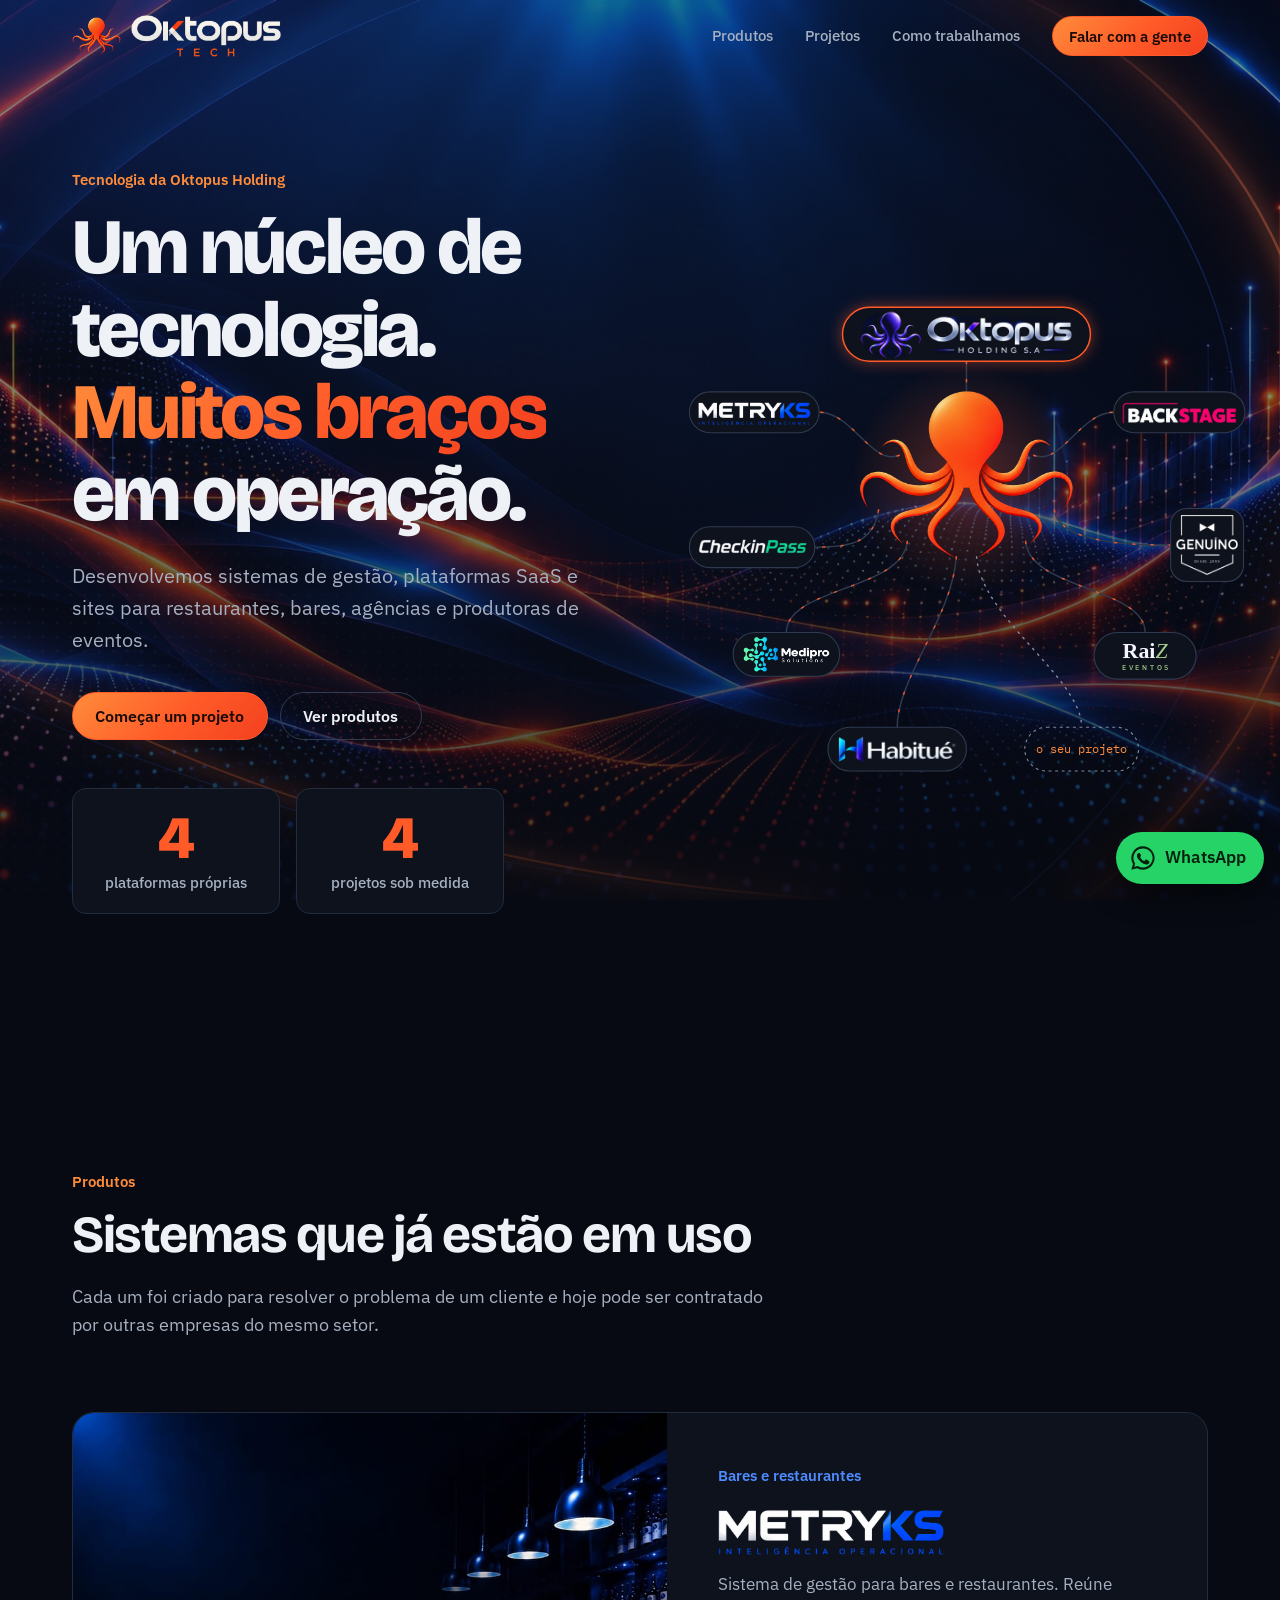
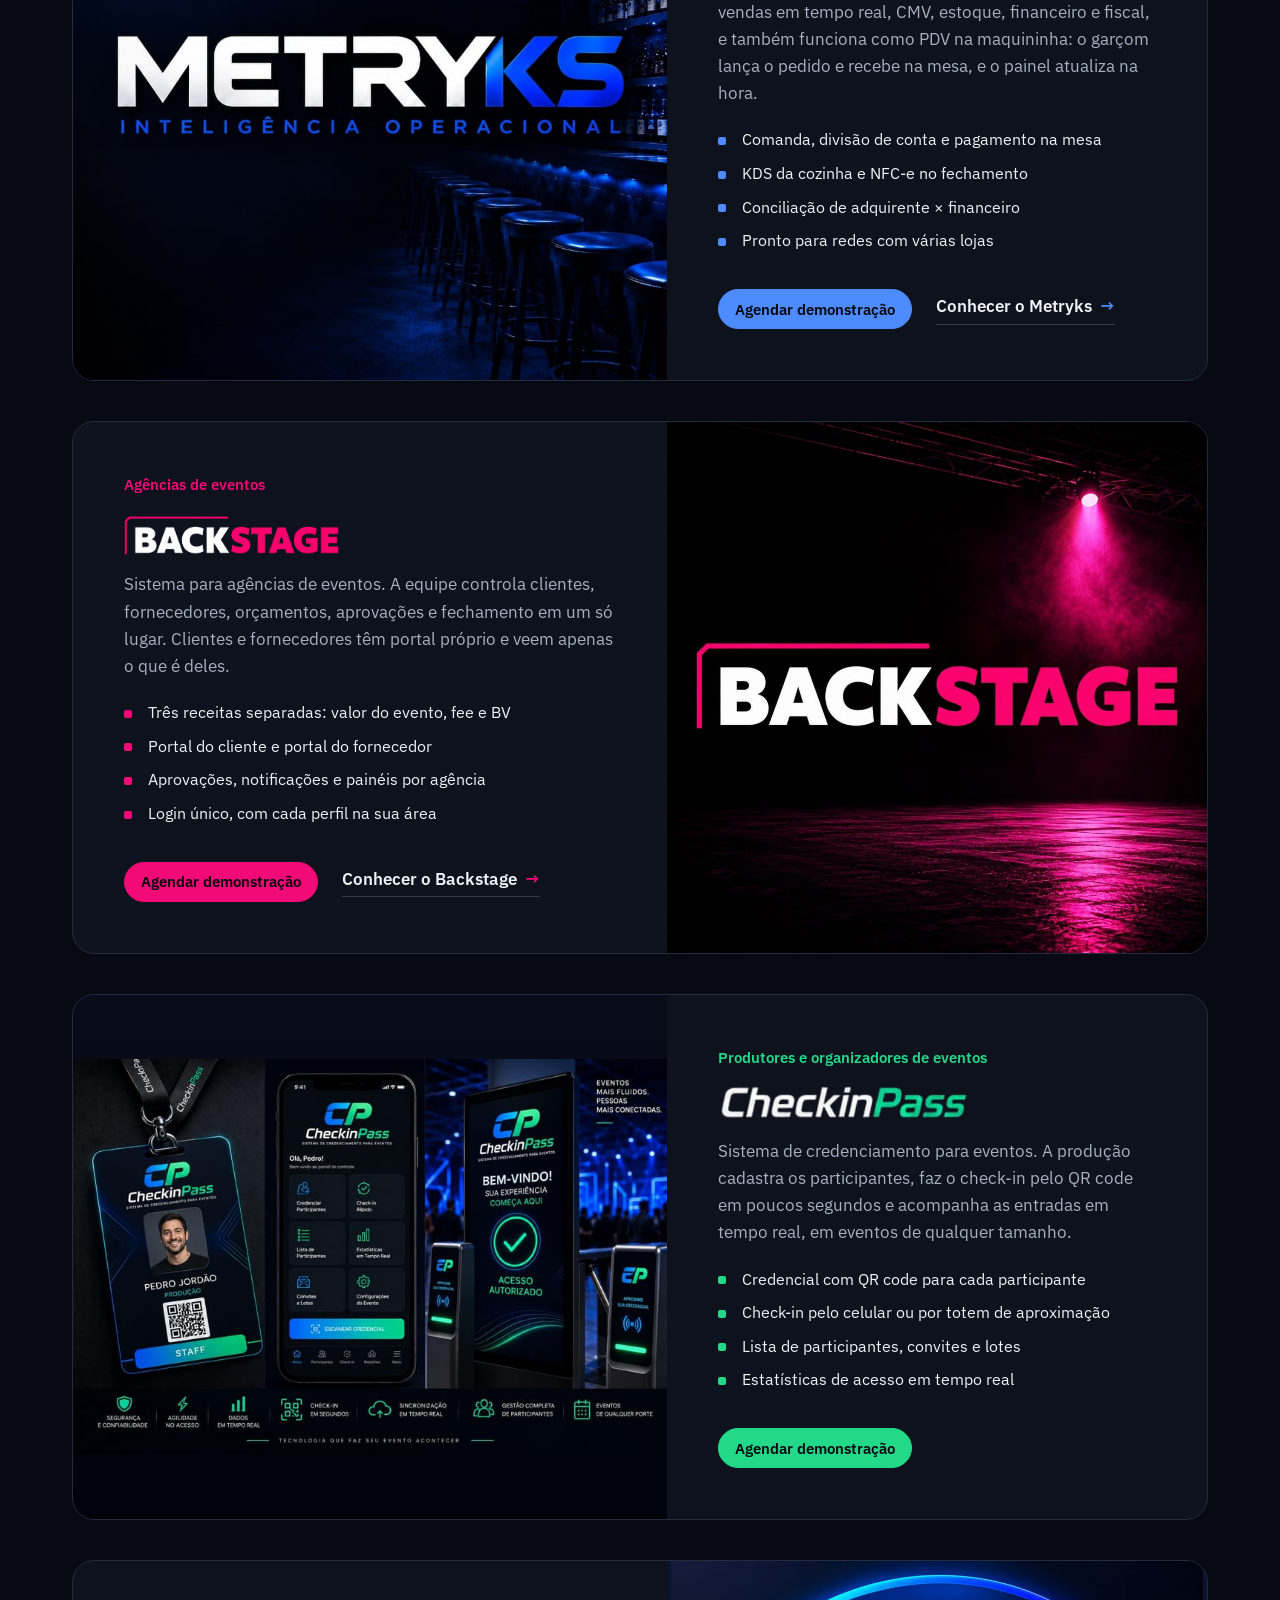
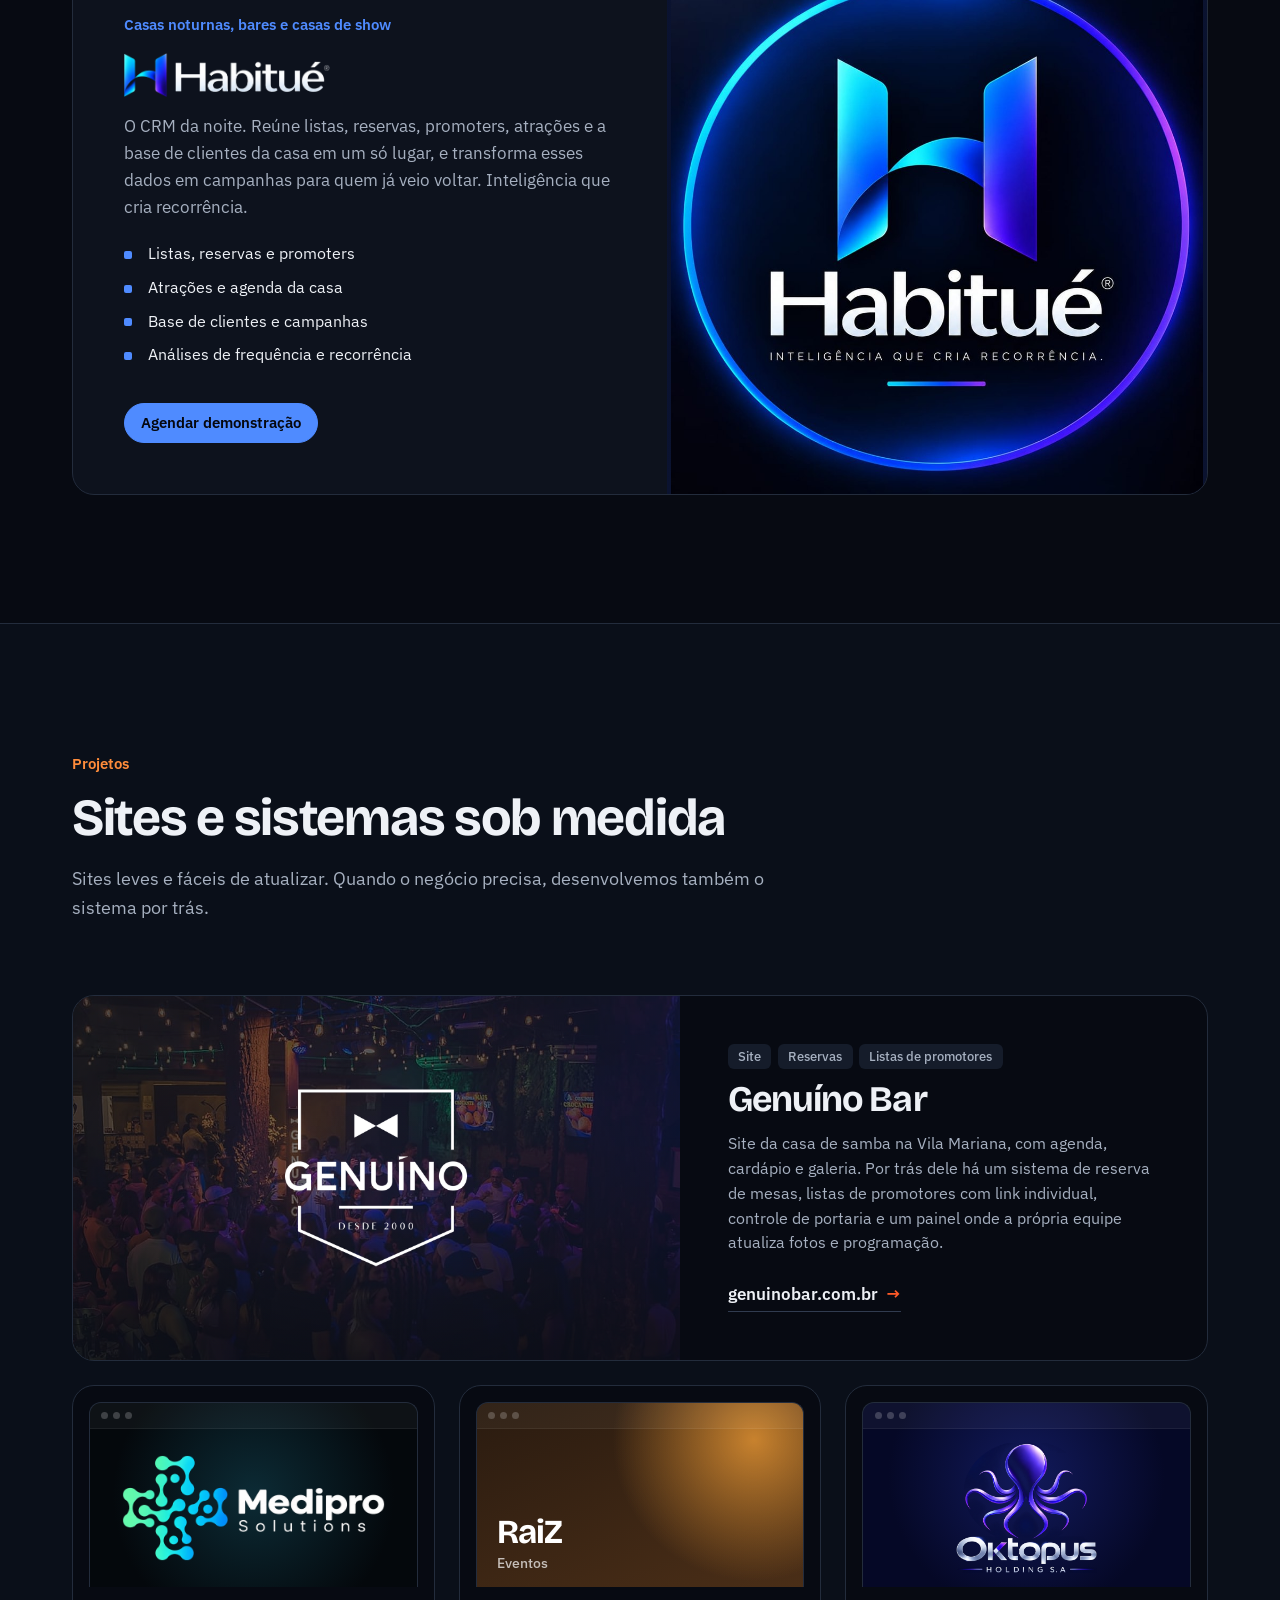
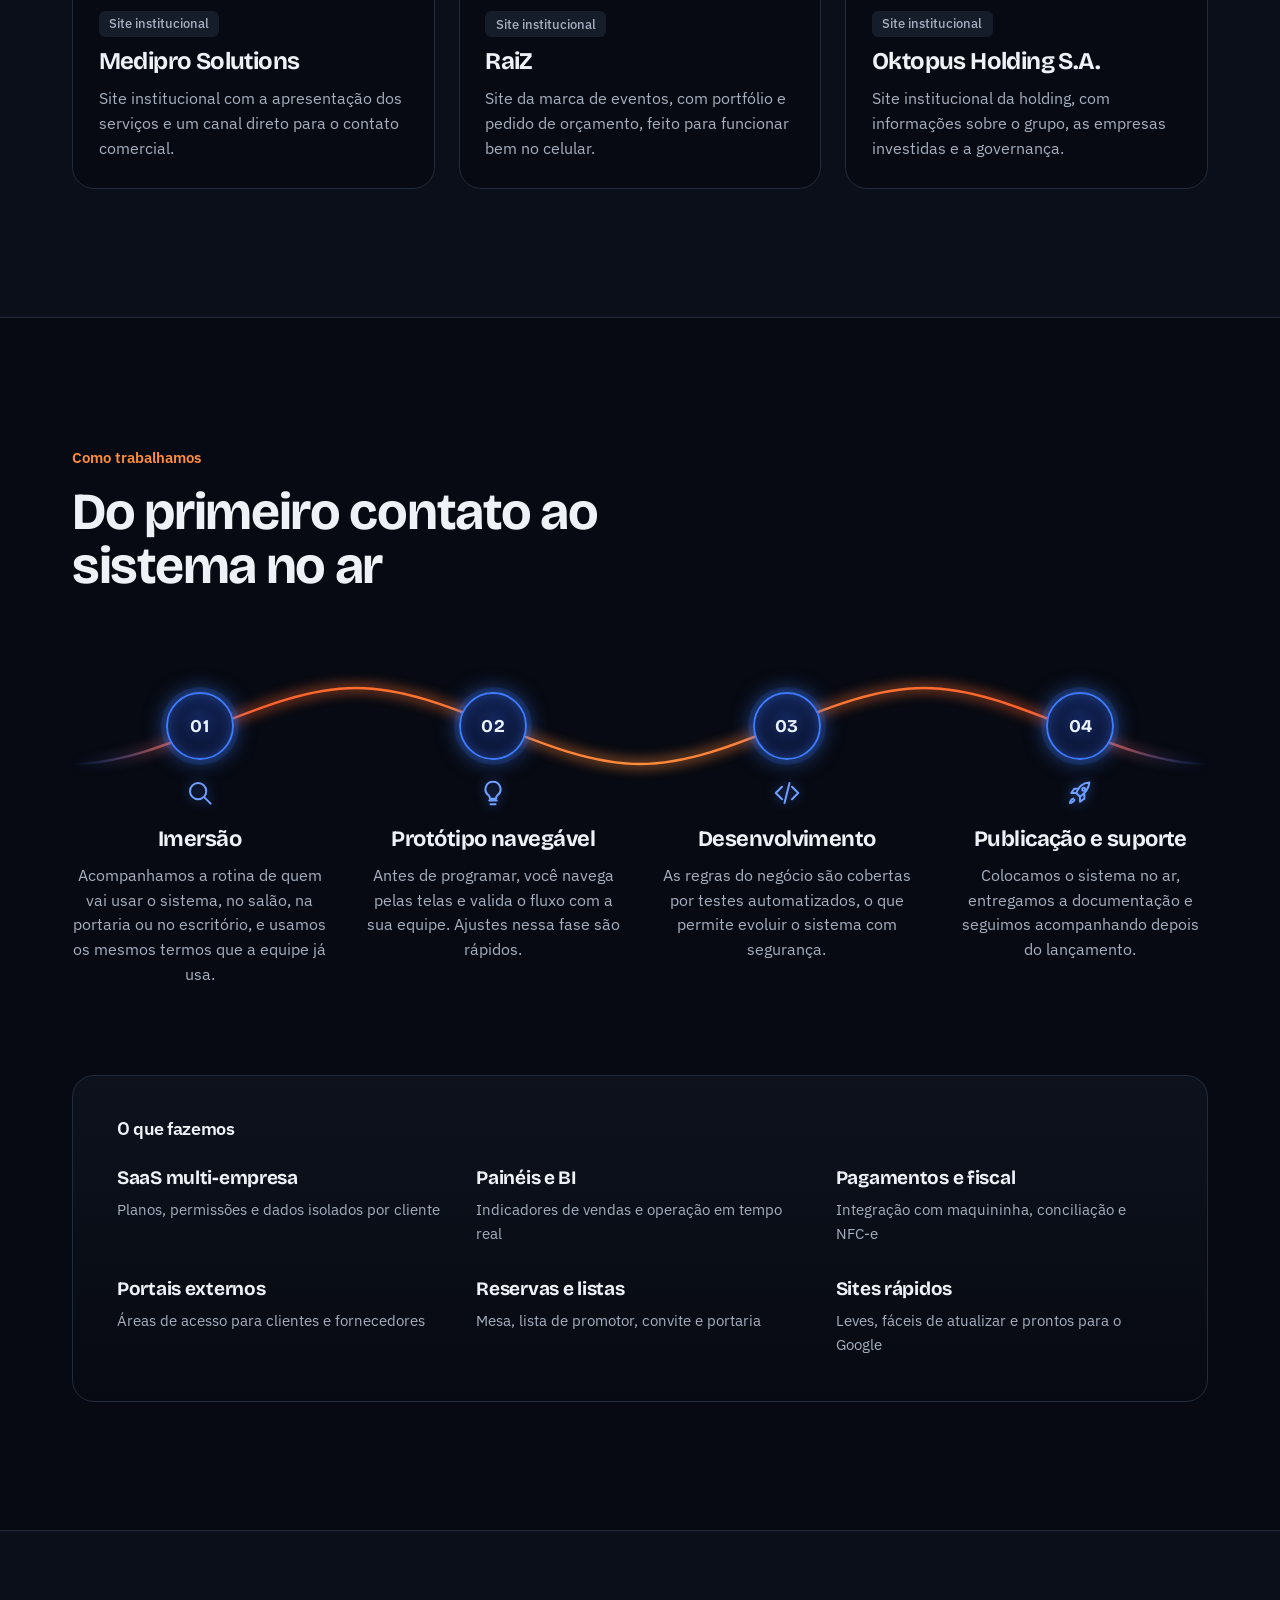
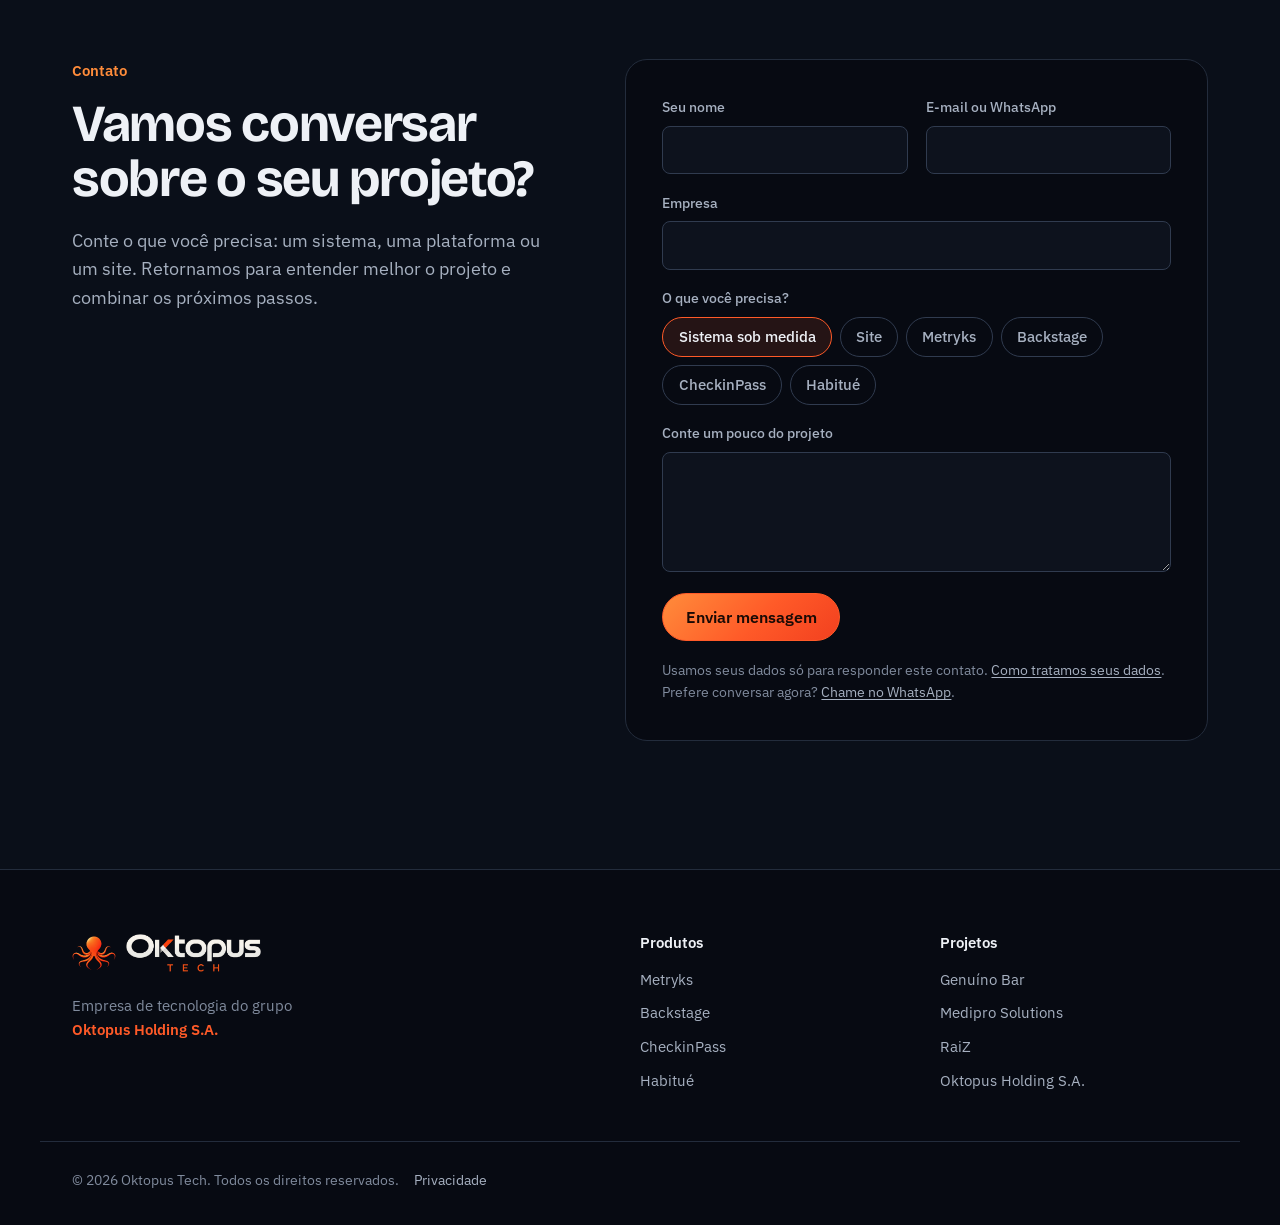
==== index.html @ ba40f014 "Produtos: arte oficial no cartão do Backstage e novo cartão do Habitué Co-Authored-By: Claude Opus 5" ====
<!doctype html>
<html lang="pt-BR">
<head>
  <meta charset="utf-8">
  <meta name="viewport" content="width=device-width, initial-scale=1, viewport-fit=cover">
  <title>Oktopus Tech | Sistemas de gestão, plataformas SaaS e sites</title>
  <meta name="description" content="A Oktopus Tech desenvolve plataformas SaaS, sistemas de gestão e sites: Metryks, Backstage, CheckinPass, Habitué, Genuíno, Medipro Solutions, RaiZ e Oktopus Holding S.A.">
  <meta name="theme-color" content="#070A12">
  <link rel="icon" href="assets/img/marca-32.png?v=7" sizes="32x32" type="image/png">
  <link rel="icon" href="assets/img/marca-192.png?v=7" sizes="192x192" type="image/png">
  <link rel="apple-touch-icon" href="assets/img/marca-180.png?v=6">

  <link rel="canonical" href="https://oktopus-tech.netlify.app/">

  <meta property="og:type" content="website">
  <meta property="og:url" content="https://oktopus-tech.netlify.app/">
  <meta property="og:site_name" content="Oktopus Tech">
  <meta property="og:image" content="https://oktopus-tech.netlify.app/assets/img/og-oktopus.jpg?v=6">
  <meta property="og:image:width" content="1200">
  <meta property="og:image:height" content="630">
  <meta property="og:image:alt" content="Oktopus Tech: um núcleo de tecnologia, muitos braços em operação.">
  <meta name="twitter:card" content="summary_large_image">
  <meta property="og:locale" content="pt_BR">
  <meta property="og:title" content="Oktopus Tech">
  <meta property="og:description" content="Sistemas de gestão, plataformas SaaS e sites para restaurantes, bares, agências e produtoras de eventos.">

  <link rel="preconnect" href="https://fonts.googleapis.com">
  <link rel="preconnect" href="https://fonts.gstatic.com" crossorigin>
  <link href="https://fonts.googleapis.com/css2?family=Bricolage+Grotesque:opsz,wght@12..96,500;12..96,700;12..96,800&family=IBM+Plex+Mono:wght@400;500&family=IBM+Plex+Sans:wght@400;500;600&display=swap" rel="stylesheet">
  <link rel="stylesheet" href="assets/css/style.css">

  <script type="application/ld+json">
  {
    "@context": "https://schema.org",
    "@type": "Organization",
    "name": "Oktopus Tech",
    "description": "Empresa de tecnologia responsável pelos sistemas Metryks, Backstage e CheckinPass.",
    "parentOrganization": { "@type": "Organization", "name": "Oktopus Holding S.A." }
  }
  </script>
</head>
<body>
  <a class="pular" href="#conteudo">Pular para o conteúdo</a>

  <header class="topo" data-topo>
    <div class="wrap topo__linha">
      <a class="logo" href="#inicio" aria-label="Oktopus Tech, início">
        <img class="logo__simbolo" src="assets/img/polvo.png?v=6" width="700" height="539" alt="">
        <img class="logo__letreiro" src="assets/img/logo-letreiro.png?v=6" width="985" height="276" alt="">
      </a>

      <nav class="menu" id="menu" aria-label="Principal">
        <a href="#produtos">Produtos</a>
        <a href="#projetos">Projetos</a>
        <a href="#como-trabalhamos">Como trabalhamos</a>
        <a class="btn btn--pequeno" href="#contato">Falar com a gente</a>
      </nav>

      <button class="menu-botao" type="button" aria-controls="menu" aria-expanded="false" data-menu-botao>
        <span class="sr">Abrir menu</span>
        <i></i><i></i>
      </button>
    </div>
  </header>

  <main id="conteudo">

    <!-- ============================================================ HERO -->
    <section class="hero" id="inicio">
      <div class="wrap hero__grade">
        <div class="hero__texto">
          <p class="rotulo">Tecnologia da Oktopus Holding</p>
          <h1>Um núcleo de tecnologia. <em>Muitos braços</em> em operação.</h1>
          <p class="hero__lead">
            Desenvolvemos sistemas de gestão, plataformas SaaS e sites para restaurantes,
            bares, agências e produtoras de eventos.
          </p>
          <div class="hero__acoes">
            <a class="btn" href="#contato">Começar um projeto</a>
            <a class="btn btn--fantasma" href="#produtos">Ver produtos</a>
          </div>

          <dl class="numeros">
            <div><dt>4</dt><dd>plataformas próprias</dd></div>
            <div><dt>4</dt><dd>projetos sob medida</dd></div>
          </dl>
        </div>

        <!-- O diagrama: a Oktopus Holding no alto, como a cabeça do grupo; abaixo dela o polvo,
             e da ponta de cada tentáculo sai a linha de um projeto. O oitavo braço
             fica pontilhado — é o do próximo cliente. Cada rótulo é um link
             para o cartão do projeto. -->
        <figure class="polvo" aria-label="Diagrama: a Oktopus Holding no alto, a Oktopus Tech no centro, ligada aos seus sete projetos e a um oitavo, o seu.">
          <svg viewBox="-106 -136 772 650" role="img" aria-hidden="true" focusable="false">
            <defs>
              <radialGradient id="brilho" cx="50%" cy="50%" r="50%">
                <stop offset="0%" stop-color="#FF5A28" stop-opacity=".32"/>
                <stop offset="100%" stop-color="#FF5A28" stop-opacity="0"/>
              </radialGradient>
            </defs>

            <circle class="brilho" cx="280" cy="110" r="160" fill="url(#brilho)"/>

            <g class="bracos">
              <path data-braco="metryks" d="M187.8 76.9 C150 92 124 18 78 18"/>
              <path data-braco="backstage" d="M372.2 76.9 C410 92 436 18 482 18"/>
              <path data-braco="checkinpass" d="M159.5 151.8 C152 200 116 203 72 203"/>
              <path data-braco="genuino" d="M400.5 151.8 C408 200 516 200 560 200"/>
              <path data-braco="medipro" d="M198.9 195 C192.9 262 33 258 33 320"/>
              <path data-braco="raiz" d="M361.1 195 C367.1 262 525 258 525 320"/>
              <path data-braco="habitue" d="M266.1 216.1 C260.1 300 185 382 185 450"/>
              <path data-braco="holding" d="M280 -52 L280 -8"/>
              <path data-braco="voce" class="braco--voce" d="M293.9 216.1 C299.9 300 438 382 438 450"/>
            </g>

            <g class="nucleo">
              <!-- o polvo da logo oficial, fundo transparente -->
              <image href="assets/img/polvo.png?v=6" x="130" y="-14" width="300" height="231"/>
            </g>

            <!-- Cada nó mostra a logo da empresa, grande o bastante para ser lida; o retângulo encosta onde o braço termina.
                 A RaiZ segue a marca do site da holding (ainda provisória, em texto).
                 A holding fica no alto, ligada à cabeça do polvo: é ela que comanda o grupo. -->
            <g class="nos">
              <a href="#metryks" aria-label="Metryks"><g class="no" data-no="metryks"><rect x="-100" y="-10" width="178" height="56" rx="28"/><image href="assets/img/marcas/metryks-logo.png" x="-88" y="0.5" width="154" height="34.9"/></g></a>
              <a href="#backstage" aria-label="Backstage"><g class="no" data-no="backstage"><rect x="482" y="-10" width="180" height="56" rx="28"/><image href="assets/img/marcas/backstage-logo.png" x="494" y="2.8" width="156" height="30.4"/></g></a>
              <a href="#checkinpass" aria-label="CheckinPass"><g class="no" data-no="checkinpass"><rect x="-100" y="175" width="172" height="56" rx="28"/><image href="assets/img/marcas/checkinpass-logo.png" x="-89" y="192.2" width="150" height="21.6"/></g></a>
              <a href="#genuino" aria-label="Genuíno Bar"><g class="no" data-no="genuino"><rect x="560" y="150" width="100" height="100" rx="22"/><image href="assets/img/marcas/genuino-logo.png" x="568" y="159" width="84" height="81.9"/></g></a>
              <a href="#medipro" aria-label="Medipro Solutions"><g class="no" data-no="medipro"><rect x="-40" y="320" width="146" height="60" rx="30"/><image href="assets/img/marcas/medipro-logo.png" x="-26" y="326" width="118" height="48"/></g></a>
              <a href="#raiz" aria-label="RaiZ Eventos"><g class="no" data-no="raiz"><rect x="455" y="320" width="140" height="64" rx="32"/><text class="marca-raiz" x="525" y="355">Rai<tspan>Z</tspan></text><text class="marca-raiz__sub" x="527" y="372">eventos</text></g></a>
              <a href="#habitue" aria-label="Habitué"><g class="no" data-no="habitue"><rect x="90" y="450" width="190" height="60" rx="30"/><image href="assets/img/marcas/habitue-logo.png" x="105" y="463" width="160" height="34.2"/></g></a>
              <a href="#holding" aria-label="Oktopus Holding S.A., a cabeça do grupo"><g class="no no--cabeca" data-no="holding"><rect x="110" y="-126" width="340" height="74" rx="37"/><image href="assets/img/marcas/holding-logo-horizontal.png" x="135" y="-120" width="290" height="63.5"/></g></a>
              <a href="#contato"><g class="no no--voce" data-no="voce"><rect x="360" y="450" width="156" height="60" rx="30"/><text x="438" y="485">o seu projeto</text></g></a>
            </g>
          </svg>
        </figure>
      </div>
    </section>

    <!-- ======================================================== PRODUTOS -->
    <section class="secao" id="produtos">
      <div class="wrap">
        <header class="secao__cabeca">
          <p class="rotulo">Produtos</p>
          <h2>Sistemas que já estão em uso</h2>
          <p>Cada um foi criado para resolver o problema de um cliente e hoje pode ser contratado por outras empresas do mesmo setor.</p>
        </header>

        <div class="produtos">

          <!-- METRYKS -->
          <article class="produto produto--metryks" id="metryks">
            <!-- Metryks: logotipo oficial aplicado sobre foto de bar (arte da marca).
                 Arquivo original, só redimensionado; nada é redesenhado. -->
            <div class="produto__visual">
              <img class="foto-produto" src="assets/img/marcas/metryks-bar.jpg" alt="Logotipo Metryks, Inteligência Operacional, sobre o balcão de um bar" width="900" height="900" loading="lazy">
            </div>
            <div class="produto__texto">
              <p class="produto__setor">Bares e restaurantes</p>
              <h3 class="produto__logo produto__logo--metryks"><img src="assets/img/marcas/metryks-logo.png" alt="Metryks, Inteligência Operacional" width="640" height="145"></h3>
              <p>Sistema de gestão para bares e restaurantes. Reúne vendas em tempo real, CMV, estoque, financeiro e fiscal, e também funciona como PDV na maquininha: o garçom lança o pedido e recebe na mesa, e o painel atualiza na hora.</p>
              <ul class="lista">
                <li>Comanda, divisão de conta e pagamento na mesa</li>
                <li>KDS da cozinha e NFC-e no fechamento</li>
                <li>Conciliação de adquirente × financeiro</li>
                <li>Pronto para redes com várias lojas</li>
              </ul>
              <div class="produto__acoes">
                <a class="btn btn--pequeno" href="#contato" data-produto="Metryks">Agendar demonstração</a>
                <a class="link-seta" href="https://metrycs.com.br" target="_blank" rel="noopener">Conhecer o Metryks</a>
              </div>
            </div>
          </article>

          <!-- BACKSTAGE -->
          <article class="produto produto--backstage produto--invertido" id="backstage">
            <!-- Backstage: arte oficial, logotipo sob o refletor do palco. -->
            <div class="produto__visual">
              <img class="foto-produto" src="assets/img/marcas/backstage-palco.jpg" alt="Logotipo Backstage sob um refletor rosa num palco escuro" width="1000" height="1000" loading="lazy">
            </div>
            <div class="produto__texto">
              <p class="produto__setor">Agências de eventos</p>
              <h3 class="produto__logo"><img src="assets/img/marcas/backstage-logo.png" alt="Backstage" width="1122" height="219"></h3>
              <p>Sistema para agências de eventos. A equipe controla clientes, fornecedores, orçamentos, aprovações e fechamento em um só lugar. Clientes e fornecedores têm portal próprio e veem apenas o que é deles.</p>
              <ul class="lista">
                <li>Três receitas separadas: valor do evento, fee e BV</li>
                <li>Portal do cliente e portal do fornecedor</li>
                <li>Aprovações, notificações e painéis por agência</li>
                <li>Login único, com cada perfil na sua área</li>
              </ul>
              <div class="produto__acoes">
                <a class="btn btn--pequeno" href="#contato" data-produto="Backstage">Agendar demonstração</a>
                <a class="link-seta" href="https://portalbackstage.com.br" target="_blank" rel="noopener">Conhecer o Backstage</a>
              </div>
            </div>
          </article>

          <!-- CHECKINPASS -->
          <article class="produto produto--checkinpass" id="checkinpass">
            <div class="produto__visual">
              <img class="foto-produto" src="assets/img/projetos/checkinpass.jpg" srcset="assets/img/projetos/checkinpass-800.jpg 800w, assets/img/projetos/checkinpass.jpg 1536w" sizes="(max-width: 900px) 100vw, 620px" alt="CheckinPass em uso: crachá de credencial com QR code, aplicativo de check-in no celular e totens de acesso autorizando a entrada" width="1536" height="1024" loading="lazy">
            </div>
            <div class="produto__texto">
              <p class="produto__setor">Produtores e organizadores de eventos</p>
              <h3 class="produto__logo produto__logo--checkinpass"><img src="assets/img/marcas/checkinpass-logo.png" alt="CheckinPass" width="659" height="95"></h3>
              <p>Sistema de credenciamento para eventos. A produção cadastra os participantes, faz o check-in pelo QR code em poucos segundos e acompanha as entradas em tempo real, em eventos de qualquer tamanho.</p>
              <ul class="lista">
                <li>Credencial com QR code para cada participante</li>
                <li>Check-in pelo celular ou por totem de aproximação</li>
                <li>Lista de participantes, convites e lotes</li>
                <li>Estatísticas de acesso em tempo real</li>
              </ul>
              <div class="produto__acoes">
                <a class="btn btn--pequeno" href="#contato" data-produto="CheckinPass">Agendar demonstração</a>
              </div>
            </div>
          </article>

          <!-- HABITUÉ -->
          <article class="produto produto--habitue produto--invertido" id="habitue">
            <!-- Habitué: arte oficial, símbolo H e nome dentro do anel de luz. -->
            <div class="produto__visual">
              <img class="foto-produto" src="assets/img/marcas/habitue-arte.jpg" alt="Logotipo Habitué, Inteligência que cria recorrência" width="1000" height="1000" loading="lazy">
            </div>
            <div class="produto__texto">
              <p class="produto__setor">Casas noturnas, bares e casas de show</p>
              <h3 class="produto__logo produto__logo--habitue"><img src="assets/img/marcas/habitue-logo.png" alt="Habitué" width="935" height="200"></h3>
              <p>O CRM da noite. Reúne listas, reservas, promoters, atrações e a base de clientes da casa em um só lugar, e transforma esses dados em campanhas para quem já veio voltar. Inteligência que cria recorrência.</p>
              <ul class="lista">
                <li>Listas, reservas e promoters</li>
                <li>Atrações e agenda da casa</li>
                <li>Base de clientes e campanhas</li>
                <li>Análises de frequência e recorrência</li>
              </ul>
              <div class="produto__acoes">
                <a class="btn btn--pequeno" href="#contato" data-produto="Habitué">Agendar demonstração</a>
              </div>
            </div>
          </article>

        </div>
      </div>
    </section>

    <!-- ======================================================== PROJETOS -->
    <section class="secao secao--faixa" id="projetos">
      <div class="wrap">
        <header class="secao__cabeca">
          <p class="rotulo">Projetos</p>
          <h2>Sites e sistemas sob medida</h2>
          <p>Sites leves e fáceis de atualizar. Quando o negócio precisa, desenvolvemos também o sistema por trás.</p>
        </header>

        <div class="projetos">

          <article class="projeto projeto--destaque" id="genuino">
            <div class="projeto__foto">
              <img src="assets/img/projetos/genuino-salao.jpg" alt="Salão do Genuíno Bar lotado em noite de samba" loading="lazy" width="1200" height="581">
              <img class="projeto__logo" src="assets/img/marcas/genuino-logo.png" alt="Genuíno Bar, desde 2000" width="560" height="546" loading="lazy">
            </div>
            <div class="projeto__texto">
              <ul class="tags"><li>Site</li><li>Reservas</li><li>Listas de promotores</li></ul>
              <h3>Genuíno Bar</h3>
              <p>Site da casa de samba na Vila Mariana, com agenda, cardápio e galeria. Por trás dele há um sistema de reserva de mesas, listas de promotores com link individual, controle de portaria e um painel onde a própria equipe atualiza fotos e programação.</p>
              <a class="link-seta" href="https://www.genuinobar.com.br" target="_blank" rel="noopener">genuinobar.com.br</a>
            </div>
          </article>

          <article class="projeto" id="medipro">
            <div class="janela janela--medipro" aria-hidden="true">
              <div class="janela__barra"><span></span><span></span><span></span></div>
              <div class="janela__conteudo janela__conteudo--logo"><img src="assets/img/marcas/medipro-logo.png" alt="" width="1300" height="528" loading="lazy"></div>
            </div>
            <div class="projeto__texto">
              <ul class="tags"><li>Site institucional</li></ul>
              <h3>Medipro Solutions</h3>
              <p>Site institucional com a apresentação dos serviços e um canal direto para o contato comercial.</p>
            </div>
          </article>

          <article class="projeto" id="raiz">
            <div class="janela janela--raiz" aria-hidden="true">
              <div class="janela__barra"><span></span><span></span><span></span></div>
              <div class="janela__conteudo"><b>RaiZ</b><small>Eventos</small></div>
            </div>
            <div class="projeto__texto">
              <ul class="tags"><li>Site institucional</li></ul>
              <h3>RaiZ</h3>
              <p>Site da marca de eventos, com portfólio e pedido de orçamento, feito para funcionar bem no celular.</p>
            </div>
          </article>

          <article class="projeto" id="holding">
            <div class="janela janela--holding" aria-hidden="true">
              <div class="janela__barra"><span></span><span></span><span></span></div>
              <div class="janela__conteudo janela__conteudo--logo"><img src="assets/img/marcas/holding-logo.png" alt="" width="1014" height="928" loading="lazy"></div>
            </div>
            <div class="projeto__texto">
              <ul class="tags"><li>Site institucional</li></ul>
              <h3>Oktopus Holding S.A.</h3>
              <p>Site institucional da holding, com informações sobre o grupo, as empresas investidas e a governança.</p>
            </div>
          </article>

        </div>
      </div>
    </section>

    <!-- ================================================ COMO TRABALHAMOS -->
    <section class="secao" id="como-trabalhamos">
      <div class="wrap">
        <header class="secao__cabeca">
          <p class="rotulo">Como trabalhamos</p>
          <h2>Do primeiro contato ao sistema no ar</h2>
        </header>

        <!-- Linha do tempo: a onda brilhante passa pelo centro dos quatro marcos
             (colunas em 12,5%, 37,5%, 62,5% e 87,5% da largura). -->
        <div class="etapas-trilha">
          <svg class="etapas__onda" viewBox="0 0 1000 120" preserveAspectRatio="none" aria-hidden="true" focusable="false">
            <defs>
              <linearGradient id="onda-cor" x1="0" y1="0" x2="1" y2="0">
                <stop offset="0" stop-color="#2F6BFF" stop-opacity="0"/>
                <stop offset=".1" stop-color="#FF5A28"/>
                <stop offset=".5" stop-color="#FF8C3B"/>
                <stop offset=".9" stop-color="#FF5A28"/>
                <stop offset="1" stop-color="#2F6BFF" stop-opacity="0"/>
              </linearGradient>
            </defs>
            <path class="etapas__onda-brilho" d="M0 98C83 98 167 22 250 22S417 98 500 98 667 22 750 22 917 98 1000 98"/>
            <path class="etapas__onda-linha" d="M0 98C83 98 167 22 250 22S417 98 500 98 667 22 750 22 917 98 1000 98"/>
          </svg>

          <ol class="etapas">
            <li>
              <div class="etapa__marco">
                <span class="etapa__n">01</span>
                <svg class="etapa__icone" viewBox="0 0 24 24" aria-hidden="true" focusable="false"><circle cx="10.5" cy="10.5" r="6.5"/><path d="m15.5 15.5 5 5"/></svg>
              </div>
              <h3>Imersão</h3>
              <p>Acompanhamos a rotina de quem vai usar o sistema, no salão, na portaria ou no escritório, e usamos os mesmos termos que a equipe já usa.</p>
            </li>
            <li>
              <div class="etapa__marco">
                <span class="etapa__n">02</span>
                <svg class="etapa__icone" viewBox="0 0 24 24" aria-hidden="true" focusable="false"><path d="M9 18h6M10 21h4M12 3a6 6 0 0 0-3.6 10.8c.7.6 1.1 1.3 1.1 2.2v.5h5V16c0-.9.4-1.6 1.1-2.2A6 6 0 0 0 12 3Z"/></svg>
              </div>
              <h3>Protótipo navegável</h3>
              <p>Antes de programar, você navega pelas telas e valida o fluxo com a sua equipe. Ajustes nessa fase são rápidos.</p>
            </li>
            <li>
              <div class="etapa__marco">
                <span class="etapa__n">03</span>
                <svg class="etapa__icone" viewBox="0 0 24 24" aria-hidden="true" focusable="false"><path d="m8 7-5 5 5 5M16 7l5 5-5 5M14 4l-4 16"/></svg>
              </div>
              <h3>Desenvolvimento</h3>
              <p>As regras do negócio são cobertas por testes automatizados, o que permite evoluir o sistema com segurança.</p>
            </li>
            <li>
              <div class="etapa__marco">
                <span class="etapa__n">04</span>
                <svg class="etapa__icone" viewBox="0 0 24 24" aria-hidden="true" focusable="false"><path d="M12 15l-3-3c1.5-4.5 5-8 10.5-8.5C19 9 15.5 12.5 12 15ZM9 12H5l2.5-3.5H11M12 15v4l3.5-2.5V13M6.5 16.5C5 17 4 19 4 20c1 0 3-1 3.5-2.5"/><circle cx="15" cy="9" r="1.2"/></svg>
              </div>
              <h3>Publicação e suporte</h3>
              <p>Colocamos o sistema no ar, entregamos a documentação e seguimos acompanhando depois do lançamento.</p>
            </li>
          </ol>
        </div>

        <div class="capacidades">
          <h3 class="rotulo">O que fazemos</h3>
          <ul>
            <li><b>SaaS multi-empresa</b><span>Planos, permissões e dados isolados por cliente</span></li>
            <li><b>Painéis e BI</b><span>Indicadores de vendas e operação em tempo real</span></li>
            <li><b>Pagamentos e fiscal</b><span>Integração com maquininha, conciliação e NFC-e</span></li>
            <li><b>Portais externos</b><span>Áreas de acesso para clientes e fornecedores</span></li>
            <li><b>Reservas e listas</b><span>Mesa, lista de promotor, convite e portaria</span></li>
            <li><b>Sites rápidos</b><span>Leves, fáceis de atualizar e prontos para o Google</span></li>
          </ul>
        </div>
      </div>
    </section>

    <!-- ========================================================= CONTATO -->
    <section class="secao contato" id="contato">
      <div class="wrap contato__grade">
        <div class="contato__texto">
          <p class="rotulo">Contato</p>
          <h2>Vamos conversar sobre o seu projeto?</h2>
          <p>Conte o que você precisa: um sistema, uma plataforma ou um site. Retornamos para entender melhor o projeto e combinar os próximos passos.</p>
        </div>

        <form class="formulario" name="contato" method="POST" data-netlify="true" netlify-honeypot="empresa-site" data-formulario>
          <input type="hidden" name="form-name" value="contato">
          <p class="escondido"><label>Não preencha: <input name="empresa-site" tabindex="-1" autocomplete="off"></label></p>

          <div class="campo">
            <label for="f-nome">Seu nome</label>
            <input id="f-nome" name="nome" autocomplete="name" required>
          </div>
          <div class="campo">
            <label for="f-contato">E-mail ou WhatsApp</label>
            <input id="f-contato" name="contato" autocomplete="email" required>
          </div>
          <div class="campo campo--largo">
            <label for="f-empresa">Empresa</label>
            <input id="f-empresa" name="empresa" autocomplete="organization">
          </div>

          <fieldset class="campo campo--largo">
            <legend>O que você precisa?</legend>
            <div class="opcoes">
              <label><input type="radio" name="tipo" value="Sistema sob medida" checked><span>Sistema sob medida</span></label>
              <label><input type="radio" name="tipo" value="Site"><span>Site</span></label>
              <label><input type="radio" name="tipo" value="Metryks"><span>Metryks</span></label>
              <label><input type="radio" name="tipo" value="Backstage"><span>Backstage</span></label>
              <label><input type="radio" name="tipo" value="CheckinPass"><span>CheckinPass</span></label>
              <label><input type="radio" name="tipo" value="Habitué"><span>Habitué</span></label>
            </div>
          </fieldset>

          <div class="campo campo--largo">
            <label for="f-mensagem">Conte um pouco do projeto</label>
            <textarea id="f-mensagem" name="mensagem" rows="4" required></textarea>
          </div>

          <div class="formulario__rodape campo--largo">
            <button class="btn" type="submit">Enviar mensagem</button>
            <p class="formulario__aviso" role="status" aria-live="polite" data-aviso></p>
          </div>
          <p class="formulario__nota campo--largo">
            Usamos seus dados só para responder este contato. <a href="/privacidade">Como tratamos seus dados</a>.
            <span data-whatsapp hidden>Prefere conversar agora? <a href="#" data-whatsapp-link target="_blank" rel="noopener">Chame no WhatsApp</a>.</span>
          </p>
        </form>
      </div>
    </section>
  </main>

  <footer class="rodape">
    <div class="wrap rodape__grade">
      <div>
        <a class="logo" href="#inicio">
          <img class="logo__simbolo" src="assets/img/polvo.png?v=6" width="700" height="539" alt="">
          <img class="logo__letreiro" src="assets/img/logo-letreiro.png?v=6" width="985" height="276" alt="Oktopus Tech">
        </a>
        <p>Empresa de tecnologia do grupo <span class="destaque">Oktopus Holding S.A.</span></p>
      </div>
      <nav aria-label="Produtos">
        <h4>Produtos</h4>
        <a href="#metryks">Metryks</a>
        <a href="#backstage">Backstage</a>
        <a href="#checkinpass">CheckinPass</a>
        <a href="#habitue">Habitué</a>
      </nav>
      <nav aria-label="Projetos">
        <h4>Projetos</h4>
        <a href="#genuino">Genuíno Bar</a>
        <a href="#medipro">Medipro Solutions</a>
        <a href="#raiz">RaiZ</a>
        <a href="#holding">Oktopus Holding S.A.</a>
      </nav>
    </div>
    <div class="wrap rodape__base">
      <small>© <span data-ano>2026</span> Oktopus Tech. Todos os direitos reservados. <a href="/privacidade">Privacidade</a></small>
    </div>
  </footer>

  <a class="whats-flutuante" href="#" data-whatsapp data-whatsapp-link target="_blank" rel="noopener" aria-label="Conversar no WhatsApp" hidden>
    <svg viewBox="0 0 24 24" width="28" height="28" aria-hidden="true" focusable="false"><path fill="currentColor" d="M12 2a10 10 0 0 0-8.6 15.1L2 22l5-1.3A10 10 0 1 0 12 2Zm0 18.2a8.2 8.2 0 0 1-4.2-1.2l-.3-.2-3 .8.8-2.9-.2-.3A8.2 8.2 0 1 1 12 20.2Zm4.5-6.1c-.2-.1-1.5-.7-1.7-.8-.2-.1-.4-.1-.6.1l-.8 1c-.1.2-.3.2-.5.1a6.7 6.7 0 0 1-3.3-2.9c-.3-.4.3-.4.7-1.3.1-.2 0-.3 0-.4l-.8-1.8c-.2-.5-.4-.4-.6-.4h-.5a1 1 0 0 0-.7.3 3 3 0 0 0-.9 2.2 5.2 5.2 0 0 0 1.1 2.7 11.8 11.8 0 0 0 4.5 4c1.7.7 2.3.8 3.2.6.5-.1 1.5-.6 1.7-1.2.2-.6.2-1.1.2-1.2-.1-.1-.3-.2-.5-.3Z"/></svg>
    <span>WhatsApp</span>
  </a>

  <script src="assets/js/main.js" defer></script>
</body>
</html>
---- assets/css/style.css ----
/* ==========================================================================
   Oktopus Tech — folha de estilo única
   --------------------------------------------------------------------------
   Fundo tinta-de-polvo, um único acento coral, o mesmo do polvo. As cores de cada produto
   (azul Metryks, magenta Backstage...) só aparecem dentro do cartão dele:
   a Oktopus apresenta as marcas, não se mistura com elas.
   ========================================================================== */

:root {
  --ink-0: #070A12;      /* fundo */
  --ink-1: #0D121D;      /* superfície: cartão, faixa */
  --ink-2: #151C2A;      /* superfície elevada */
  --line:  #232C3C;
  --line-2:#303B4F;

  --txt:   #EEF1F6;
  --txt-2: #A6B0C0;
  --txt-3: #808B9D;      /* rótulo pequeno — 5,3:1 sobre --ink-0 */

  --coral:      #FF5A28;      /* laranja do corpo do polvo da logo */
  --coral-lit:  #FF8C3B;      /* luz no alto da cabeça */
  --coral-soft: rgba(255, 90, 40, .12);
  --coral-degrade: linear-gradient(135deg, #FF8C3B 0%, #FF5A28 55%, #F2401F 100%);

  /* marcas dos produtos — só dentro dos cartões */
  --metryks:      #004AFE;
  --metryks-lit:  #4D8BFF;
  --backstage:    #E51A6E;
  --backstage-deep:#3D0E3F;
  --checkinpass:  #22D98A;

  --f-display: "Bricolage Grotesque", "Segoe UI", system-ui, sans-serif;
  --f-text: "IBM Plex Sans", "Segoe UI", system-ui, -apple-system, sans-serif;
  --f-mono: "IBM Plex Mono", ui-monospace, "Cascadia Mono", Consolas, monospace;

  --wrap: 1200px;
  --gutter: clamp(1rem, 4vw, 2rem);
  --secao-y: clamp(4.5rem, 10vw, 8rem);
  --r-sm: 8px;
  --r: 14px;
  --r-lg: 22px;
  --ease: cubic-bezier(.22, .61, .36, 1);
}

*, *::before, *::after { box-sizing: border-box; }

html { scroll-behavior: smooth; scroll-padding-top: 84px; }
@media (prefers-reduced-motion: reduce) { html { scroll-behavior: auto; } }

body {
  margin: 0;
  background: var(--ink-0);
  color: var(--txt);
  font-family: var(--f-text);
  font-size: 1.0625rem;
  line-height: 1.6;
  -webkit-font-smoothing: antialiased;
  text-rendering: optimizeLegibility;
  overflow-x: hidden;
}

img { max-width: 100%; display: block; }
/* hidden precisa vencer qualquer display de classe (ex.: o botão de WhatsApp) */
[hidden] { display: none !important; }
a { color: var(--coral-lit); text-decoration: none; }
a:hover { color: var(--txt); }
:focus-visible { outline: 2px solid var(--coral); outline-offset: 3px; border-radius: 4px; }

h1, h2, h3 { font-family: var(--f-display); line-height: 1.05; letter-spacing: -.025em; margin: 0; font-weight: 700; }
h2 { font-size: clamp(2rem, 4.4vw, 3.25rem); }
h3 { font-size: 1.5rem; }
p { margin: 0; }

.wrap { width: 100%; max-width: var(--wrap); margin-inline: auto; padding-inline: var(--gutter); }
.sr, .escondido { position: absolute; width: 1px; height: 1px; overflow: hidden; clip: rect(0 0 0 0); white-space: nowrap; }

.pular { position: absolute; left: 1rem; top: -4rem; z-index: 100; background: var(--coral); color: var(--ink-0); padding: .6rem 1rem; border-radius: var(--r-sm); font-weight: 600; }
.pular:focus { top: 1rem; color: var(--ink-0); }

.rotulo {
  font-family: var(--f-text);
  font-size: .9375rem;
  font-weight: 600;
  color: var(--coral-lit);
  margin: 0 0 .9rem;
}

/* ---------------------------------------------------------------- botões */
.btn {
  display: inline-flex; align-items: center; justify-content: center; gap: .5rem;
  min-height: 48px; padding: 0 1.4rem;
  background: var(--coral-degrade); color: #1A0A05;
  border: 1px solid var(--coral); border-radius: 999px;
  font: 600 1rem/1 var(--f-text);
  cursor: pointer;
  transition: background .2s var(--ease), transform .2s var(--ease), box-shadow .2s var(--ease);
}
.btn:hover { background: linear-gradient(135deg, #FFA055 0%, #FF6A35 55%, #FF4A25 100%); color: #1A0A05; transform: translateY(-1px); box-shadow: 0 8px 28px rgba(255, 90, 40, .32); }
.btn--fantasma { background: transparent; color: var(--txt); border-color: var(--line-2); }
.btn--fantasma:hover { background: var(--ink-2); color: var(--txt); box-shadow: none; }
.btn--pequeno { min-height: 40px; padding: 0 1rem; font-size: .9375rem; }

.link-seta { display: inline-flex; align-items: center; gap: .5rem; font-weight: 600; color: var(--txt); border-bottom: 1px solid var(--line-2); padding-bottom: .2rem; transition: gap .2s var(--ease), border-color .2s; }
.link-seta::after { content: "→"; color: var(--coral); }
.link-seta:hover { gap: .8rem; border-color: var(--coral); color: var(--txt); }

/* ------------------------------------------------------------------ topo */
.topo {
  position: fixed; inset: 0 0 auto; z-index: 50;
  padding-top: env(safe-area-inset-top, 0px);
  transition: background .3s var(--ease), border-color .3s;
  border-bottom: 1px solid transparent;
}
.topo.rolou { background: rgba(7, 10, 18, .82); backdrop-filter: blur(14px); -webkit-backdrop-filter: blur(14px); border-color: var(--line); }
.topo__linha { display: flex; align-items: center; justify-content: space-between; height: 72px; }

.logo { display: inline-flex; align-items: center; gap: .6rem; color: var(--txt); font-family: var(--f-display); font-weight: 700; font-size: 1.25rem; letter-spacing: -.02em; }
/* símbolo: o polvo da logo, sem o quadrado escuro */
.logo img.logo__simbolo { width: auto; height: 38px; }
.rodape .logo img.logo__simbolo { height: 34px; }
/* letreiro "Oktopus TECH" recortado da logo oficial, fundo transparente */
.logo img.logo__letreiro { width: auto; height: 42px; }
.rodape .logo img.logo__letreiro { height: 38px; }
.logo:hover { color: var(--txt); }

.menu { display: flex; align-items: center; gap: 2rem; }
.menu a:not(.btn) { color: var(--txt-2); font-size: .9375rem; font-weight: 500; }
.menu a:not(.btn):hover { color: var(--txt); }

.menu-botao { display: none; }

@media (max-width: 820px) {
  .menu-botao {
    display: grid; place-content: center; gap: 6px;
    width: 44px; height: 44px; background: none; border: 1px solid var(--line-2); border-radius: 12px; cursor: pointer;
  }
  .menu-botao i { display: block; width: 18px; height: 2px; background: var(--txt); border-radius: 2px; transition: transform .25s var(--ease); }
  .menu-botao[aria-expanded="true"] i:first-of-type { transform: translateY(4px) rotate(45deg); }
  .menu-botao[aria-expanded="true"] i:last-of-type { transform: translateY(-4px) rotate(-45deg); }

  .menu {
    position: fixed; inset: calc(72px + env(safe-area-inset-top, 0px)) 0 auto;
    flex-direction: column; align-items: stretch; gap: 0;
    padding: .5rem var(--gutter) 1.5rem;
    background: rgba(7, 10, 18, .97); border-bottom: 1px solid var(--line);
    transform: translateY(-8px); opacity: 0; visibility: hidden;
    transition: opacity .2s, transform .2s var(--ease), visibility .2s;
  }
  .menu.aberto { transform: none; opacity: 1; visibility: visible; }
  .menu a:not(.btn) { padding: 1rem 0; border-bottom: 1px solid var(--line); font-size: 1.0625rem; }
  .menu .btn { margin-top: 1.25rem; min-height: 48px; }
  .topo:has(.menu.aberto) { background: rgba(7, 10, 18, .97); }
}

/* ------------------------------------------------------------------ hero */
.hero {
  position: relative;
  padding: calc(72px + env(safe-area-inset-top, 0px) + clamp(3rem, 8vw, 6rem)) 0 var(--secao-y);
  overflow: hidden;
}
.hero__grade { position: relative; display: grid; grid-template-columns: 1.05fr 1fr; gap: clamp(2rem, 5vw, 4rem); align-items: center; }

.hero h1 { font-size: clamp(2.6rem, 6.2vw, 4.9rem); font-weight: 800; letter-spacing: -.035em; }
.hero h1 em { font-style: normal; color: var(--coral); background: var(--coral-degrade); -webkit-background-clip: text; background-clip: text; -webkit-text-fill-color: transparent; }
.hero__lead { margin-top: 1.5rem; max-width: 34rem; font-size: clamp(1.0625rem, 1.6vw, 1.25rem); color: var(--txt-2); }
.hero__acoes { display: flex; flex-wrap: wrap; gap: .75rem; margin-top: 2.25rem; }

.numeros { display: grid; grid-template-columns: repeat(2, minmax(0, 13rem)); gap: 1rem; margin: 3rem 0 0; }
.numeros div { display: grid; justify-items: center; gap: .5rem; padding: 1.4rem 1rem 1.25rem; text-align: center; background: var(--ink-1); border: 1px solid var(--line); border-radius: var(--r); }
.numeros dt { font-family: var(--f-display); font-size: clamp(3rem, 5vw, 3.75rem); font-weight: 800; line-height: .9; letter-spacing: -.03em; color: var(--coral); }
.numeros dd { margin: 0; font-size: .9375rem; font-weight: 500; line-height: 1.3; color: var(--txt-2); }

/* diagrama do polvo */
.polvo { margin: 0; }
.polvo svg { width: 100%; height: auto; overflow: visible; }
/* no computador o diagrama avança sobre a margem livre à direita:
   os logos ficam espaçados sem encolher */
@media (min-width: 961px) {
  .polvo svg { width: calc(100% + clamp(0px, (100vw - 1200px) / 2, 110px)); }
}

.bracos path { fill: none; stroke: var(--line-2); stroke-width: 2; stroke-linecap: round; transition: stroke .3s; }
.bracos path.ativo { stroke: var(--coral); }
.bracos .braco--voce { stroke-dasharray: 2 8; stroke: var(--txt-3); }
.bracos .fluxo-braco { stroke: var(--coral); stroke-width: 2; stroke-dasharray: 3 22; opacity: .9; animation: fluir 2.4s linear infinite; }
@keyframes fluir { to { stroke-dashoffset: -50; } }

.brilho { animation: pulsar 5s ease-in-out infinite; }
@keyframes pulsar { 50% { opacity: .6; } }

.no rect { fill: var(--ink-1); stroke: var(--line-2); stroke-width: 1.5; transition: fill .25s, stroke .25s; }
.no text { fill: var(--txt); font-family: var(--f-mono); font-size: 15px; text-anchor: middle; transition: fill .25s; }
.nos a:hover .no rect, .nos a:focus .no rect, .no.ativo rect { fill: var(--coral-soft); stroke: var(--coral); }
.no image { pointer-events: none; }
/* a holding, no alto do diagrama, ganha contorno coral: é a cabeça do grupo */
.no--cabeca rect { stroke: var(--coral); stroke-width: 2; filter: drop-shadow(0 0 10px rgba(255, 90, 40, .45)); }
/* RaiZ e Oktopus Holding: as mesmas marcas do site da Oktopus Holding (a da RaiZ ainda é provisória, em texto). */
.no text.marca-raiz { font: 600 30px/1 "Source Serif 4", Georgia, serif; fill: #F5F4FF; }
.no text.marca-raiz tspan { font-weight: 500; font-style: italic; fill: #A8D08D; }
.no text.marca-raiz__sub { font: 500 9px/1 var(--f-text); letter-spacing: .42em; text-transform: uppercase; fill: #A8D08D; }
.no--voce rect { fill: transparent; stroke-dasharray: 4 5; stroke: var(--txt-3); }
.no--voce text { fill: var(--coral-lit); font-size: 16px; }

@media (prefers-reduced-motion: reduce) {
  .bracos .fluxo-braco, .brilho { animation: none; }
}

@media (max-width: 960px) {
  .hero__grade { grid-template-columns: 1fr; }
  .polvo { max-width: 620px; width: 100%; margin-inline: auto; }
}

/* ---------------------------------------------------------------- seções */
.secao { padding: var(--secao-y) 0; }
.secao--faixa { background: rgba(13, 18, 29, .72); border-block: 1px solid var(--line); }
.secao__cabeca { max-width: 44rem; margin-bottom: clamp(2.5rem, 6vw, 4.5rem); }
.secao__cabeca > p:last-child:not(.rotulo) { margin-top: 1.25rem; color: var(--txt-2); font-size: 1.125rem; }

/* -------------------------------------------------------------- produtos */
.produtos { display: grid; gap: clamp(1.5rem, 4vw, 2.5rem); }

.produto {
  display: grid; grid-template-columns: 1.1fr 1fr; align-items: stretch;
  background: var(--ink-1); border: 1px solid var(--line); border-radius: var(--r-lg);
  overflow: hidden;
  --marca: var(--coral);
}
.produto--invertido .produto__visual { order: 2; }

.produto__visual {
  position: relative; display: grid; place-items: center;
  padding: clamp(1.5rem, 4vw, 3rem);
  min-height: 380px;
  background: #000;
}
.produto__texto { padding: clamp(1.75rem, 4vw, 3.25rem); display: flex; flex-direction: column; align-items: flex-start; gap: 1rem; }
.produto__texto h3 { font-size: clamp(2rem, 3.6vw, 2.75rem); }
/* logotipo oficial no lugar do nome — arquivo do kit de marca, sem retoque */
.produto__logo img { height: clamp(32px, 3.4vw, 42px); width: auto; }
/* o do Metryks traz o descritor embaixo: um pouco mais alto, e nunca abaixo
   dos 160 px de largura que o Brand Book pede para a versão com descritor */
.produto__logo--metryks img { height: clamp(44px, 4vw, 52px); }
/* CheckinPass: nome recortado da arte oficial, fundo tirado */
.produto__logo--checkinpass img { height: clamp(28px, 2.8vw, 36px); }
.produto__logo--habitue img { height: clamp(36px, 3.6vw, 44px); }
.produto__texto > p:not([class]) { color: var(--txt-2); }
.produto__texto strong { color: var(--txt); font-weight: 600; }
.produto__setor { font-size: .9375rem; font-weight: 600; color: var(--marca-lit, var(--coral-lit)); }
.produto .link-seta { margin-top: auto; padding-top: .5rem; }
.produto__acoes { display: flex; flex-wrap: wrap; align-items: center; gap: 1rem 1.5rem; margin-top: auto; padding-top: .5rem; }
.produto__acoes .link-seta { margin-top: 0; padding-top: 0; }
.produto__acoes .btn { background: var(--marca-lit, var(--coral)); border-color: var(--marca-lit, var(--coral)); color: #05070E; }
.produto__acoes .btn:hover { filter: brightness(1.1); box-shadow: none; }
.produto .link-seta::after { color: var(--marca-lit); }
.produto .link-seta:hover { border-color: var(--marca-lit); }

.lista { list-style: none; margin: .25rem 0 .75rem; padding: 0; display: grid; gap: .55rem; width: 100%; }
.lista li { position: relative; padding-left: 1.5rem; font-size: .96875rem; color: var(--txt); }
.lista li::before { content: ""; position: absolute; left: 0; top: .62em; width: 8px; height: 8px; border-radius: 2px; background: var(--marca-lit, var(--coral)); }

.produto--metryks   { --marca-lit: var(--metryks-lit); }
.produto--backstage { --marca-lit: #F20A76; } /* o magenta do STAGE no logotipo */
.produto--checkinpass { --marca-lit: var(--checkinpass); }
.produto--habitue { --marca-lit: #4F8BFF; } /* o azul do H no logotipo */

.produto--metryks .produto__visual { background: #000; }
/* imagem que ocupa o quadro inteiro do cartão, como a foto do Backstage */
.produto__visual:has(.foto-produto) { padding: 0; }
.foto-produto { position: absolute; inset: 0; width: 100%; height: 100%; object-fit: cover; }
/* CheckinPass: a arte vai inteira, sem corte; as faixas que sobram usam as
   cores das bordas da própria imagem para emendar. */
.produto--checkinpass .produto__visual { background: linear-gradient(#080C1A, #01030B); }
.produto--checkinpass .foto-produto { object-fit: contain; }

/* Backstage e Habitué: arte oficial quadrada, fundo do quadro na cor das bordas da arte */
.produto--backstage .produto__visual { background: #000; }
.produto--habitue .produto__visual { background: radial-gradient(circle, #06102E 0%, #0B1330 100%); }
.produto--habitue .foto-produto { object-fit: contain; } /* o anel de luz vai inteiro */

@media (max-width: 900px) {
  .produto { grid-template-columns: 1fr; }
  .produto--invertido .produto__visual { order: 0; }
  .produto__visual { min-height: 300px; }
  .produto--checkinpass .produto__visual { min-height: 0; aspect-ratio: 3 / 2; }
  .produto--metryks .produto__visual, .produto--backstage .produto__visual, .produto--habitue .produto__visual { min-height: 0; aspect-ratio: 1; }
}

/* -------------------------------------------------------------- projetos */
.projetos { display: grid; grid-template-columns: repeat(3, 1fr); gap: clamp(1rem, 2.5vw, 1.5rem); }

.projeto { display: flex; flex-direction: column; background: var(--ink-0); border: 1px solid var(--line); border-radius: var(--r-lg); overflow: hidden; transition: border-color .25s, transform .25s var(--ease); }
.projeto:hover { border-color: var(--line-2); transform: translateY(-3px); }
.projeto__texto { padding: 1.5rem 1.6rem 1.75rem; display: flex; flex-direction: column; align-items: flex-start; gap: .75rem; flex: 1; }
.projeto__texto p { color: var(--txt-2); font-size: .96875rem; }
.projeto__texto .link-seta { margin-top: auto; padding-top: .35rem; }

.projeto--destaque { grid-column: 1 / -1; display: grid; grid-template-columns: 1.15fr 1fr; }
.projeto--destaque .projeto__foto { position: relative; min-height: 320px; }
.projeto--destaque .projeto__foto img { position: absolute; inset: 0; width: 100%; height: 100%; object-fit: cover; }
/* logo da casa (só os traços brancos) no centro da foto, com a foto levemente escurecida */
.projeto--destaque .projeto__foto { overflow: hidden; }
/* foto desfocada (a escala esconde a borda clara que o blur cria) */
.projeto--destaque .projeto__foto img:not(.projeto__logo) { filter: blur(.4px) saturate(1.1); transform: scale(1.01); }
.projeto--destaque .projeto__foto::after {
  content: ""; position: absolute; inset: 0;
  background:
    radial-gradient(ellipse at center, rgba(7, 10, 18, .25) 0%, rgba(7, 10, 18, .6) 75%),
    linear-gradient(180deg, rgba(7, 10, 18, .1) 0%, rgba(7, 10, 18, .55) 100%);
}
.projeto--destaque .projeto__foto img.projeto__logo { inset: 50% auto auto 50%; z-index: 1; width: clamp(120px, 30%, 210px); height: auto; object-fit: contain; transform: translate(-50%, -50%); }
.projeto--destaque .projeto__texto { padding: clamp(1.75rem, 4vw, 3rem); justify-content: center; }
.projeto--destaque h3 { font-size: clamp(1.75rem, 3vw, 2.25rem); }
.projeto--destaque .projeto__texto .link-seta { margin-top: .5rem; }

.tags { list-style: none; margin: 0; padding: 0; display: flex; flex-wrap: wrap; gap: .4rem; }
.tags li { font: 500 .8125rem/1 var(--f-text); padding: .4rem .65rem; border-radius: 6px; background: var(--ink-2); color: var(--txt-2); }

.janela { margin: 1rem 1rem 0; border-radius: 12px 12px 0 0; border: 1px solid var(--line); border-bottom: 0; overflow: hidden; aspect-ratio: 16 / 9; display: flex; flex-direction: column; }
.janela__barra { display: flex; gap: 5px; padding: .55rem .7rem; background: rgba(255,255,255,.04); border-bottom: 1px solid rgba(255,255,255,.06); }
.janela__barra span { width: 7px; height: 7px; border-radius: 50%; background: rgba(255,255,255,.2); }
.janela__conteudo { flex: 1; display: flex; flex-direction: column; justify-content: flex-end; padding: 1.1rem 1.25rem; }
.janela__conteudo b { font: 700 clamp(1.6rem, 3vw, 2.1rem)/1 var(--f-display); letter-spacing: -.03em; color: #fff; }
.janela__conteudo small { margin-top: .35rem; font: 500 .875rem/1 var(--f-text); color: rgba(255,255,255,.7); }

.janela--medipro { background: radial-gradient(circle at 50% 50%, #0C2B35 0%, #04080C 75%); }
.janela--medipro .janela__conteudo--logo { padding: 1.5rem 2rem; }
.janela--raiz    { background: radial-gradient(circle at 85% 20%, #C8822E 0, transparent 45%), linear-gradient(160deg, #2A1B10, #4A2E17); }
.janela--holding { background: radial-gradient(circle at 50% 40%, #121A5C 0%, #050826 70%); }
/* o logo da holding ocupa a janela inteira, centralizado */
.janela__conteudo--logo { min-height: 0; padding: .9rem 1.25rem; }
.janela__conteudo--logo img { flex: 1 1 0; min-height: 0; width: 100%; height: 100%; object-fit: contain; }

@media (max-width: 960px) {
  .projetos { grid-template-columns: 1fr 1fr; }
  .projeto--destaque { grid-template-columns: 1fr; }
  .projeto--destaque .projeto__foto { min-height: 0; aspect-ratio: 2 / 1; }
}
@media (max-width: 640px) {
  .projetos { grid-template-columns: 1fr; }
}

/* ------------------------------------------------------ como trabalhamos */
/* Linha do tempo: uma onda laranja brilhante liga os quatro marcos.
   Cada marco é um círculo azul aceso com o número, e o ícone logo abaixo. */
.etapas-trilha { position: relative; --marco: 68px; --onda-h: 120px; }
.etapas__onda {
  position: absolute; left: 0; right: 0; top: 0; width: 100%; height: var(--onda-h);
  overflow: visible; pointer-events: none;
}
.etapas__onda path { fill: none; stroke: url(#onda-cor); vector-effect: non-scaling-stroke; stroke-linecap: round; }
.etapas__onda-linha { stroke-width: 2.5; }
.etapas__onda-brilho { stroke-width: 10; opacity: .45; filter: blur(6px); }

.etapas { position: relative; list-style: none; margin: 0; padding: 0; display: grid; grid-template-columns: repeat(4, 1fr); gap: clamp(1.25rem, 3vw, 2.5rem); }
.etapas li { display: flex; flex-direction: column; align-items: center; text-align: center; }
.etapa__marco {
  display: flex; flex-direction: column; align-items: center; gap: 1.1rem;
  padding-top: calc((var(--onda-h) - var(--marco)) / 2);
}
.etapa__n {
  display: grid; place-items: center; width: var(--marco); height: var(--marco); border-radius: 50%;
  background: radial-gradient(circle at 50% 40%, #13265C 0%, #0A1330 70%);
  border: 2px solid #3D7BFF;
  box-shadow: 0 0 0 5px rgba(61, 123, 255, .14), 0 0 22px rgba(61, 123, 255, .65), inset 0 0 14px rgba(61, 123, 255, .45);
  color: #EAF1FF; font: 700 1.125rem/1 var(--f-display); letter-spacing: .02em;
}
.etapa__icone {
  width: 30px; height: 30px; fill: none; stroke: #6FA0FF; stroke-width: 1.6; stroke-linecap: round; stroke-linejoin: round;
  filter: drop-shadow(0 0 6px rgba(61, 123, 255, .6));
}
.etapas h3 { margin: 1.25rem 0 .75rem; font-size: 1.375rem; }
.etapas p { color: var(--txt-2); font-size: .96875rem; max-width: 17rem; }

/* sem espaço para a onda cruzar os quatro marcos: os marcos ficam em grade */
@media (max-width: 960px) {
  .etapas__onda { display: none; }
  .etapas { grid-template-columns: 1fr 1fr; row-gap: 3rem; }
  .etapa__marco { padding-top: 0; }
}
@media (max-width: 560px) {
  .etapas { grid-template-columns: 1fr; row-gap: 2.75rem; }
}

.capacidades { margin-top: clamp(3.5rem, 8vw, 5.5rem); padding: clamp(1.75rem, 4vw, 2.75rem); border: 1px solid var(--line); border-radius: var(--r-lg); background: linear-gradient(180deg, var(--ink-1), var(--ink-0)); }
.capacidades h3.rotulo { font-size: 1.125rem; color: var(--txt); margin-bottom: 1.5rem; }
.capacidades ul { list-style: none; margin: 0; padding: 0; display: grid; grid-template-columns: repeat(3, 1fr); gap: 1.75rem 2rem; }
.capacidades li { display: grid; gap: .3rem; align-content: start; }
.capacidades b { font-family: var(--f-display); font-size: 1.1875rem; font-weight: 700; letter-spacing: -.015em; }
.capacidades span { color: var(--txt-2); font-size: .9375rem; }
@media (max-width: 860px) { .capacidades ul { grid-template-columns: 1fr 1fr; } }
@media (max-width: 520px) { .capacidades ul { grid-template-columns: 1fr; } }

/* --------------------------------------------------------------- contato */
.contato { position: relative; overflow: hidden; background: rgba(13, 18, 29, .72); border-top: 1px solid var(--line); }
.contato__grade { position: relative; display: grid; grid-template-columns: .9fr 1.1fr; gap: clamp(2.5rem, 6vw, 5rem); align-items: start; }
.contato__texto p:last-child { margin-top: 1.25rem; color: var(--txt-2); font-size: 1.125rem; max-width: 30rem; }

.formulario { display: grid; grid-template-columns: 1fr 1fr; gap: 1.1rem; padding: clamp(1.5rem, 4vw, 2.25rem); background: var(--ink-0); border: 1px solid var(--line); border-radius: var(--r-lg); }
.campo { display: grid; gap: .45rem; min-width: 0; margin: 0; padding: 0; border: 0; }
.campo--largo { grid-column: 1 / -1; }
.campo label, .campo legend { font-size: .875rem; font-weight: 500; color: var(--txt-2); padding: 0; }
.campo legend { margin-bottom: .45rem; }
.campo input, .campo textarea {
  width: 100%; min-height: 48px; padding: .75rem .9rem;
  background: var(--ink-1); color: var(--txt);
  border: 1px solid var(--line-2); border-radius: var(--r-sm);
  font: 400 1rem/1.4 var(--f-text);
  transition: border-color .2s, box-shadow .2s;
}
.campo textarea { resize: vertical; min-height: 120px; }
.campo input:focus, .campo textarea:focus { outline: none; border-color: var(--coral); box-shadow: 0 0 0 3px var(--coral-soft); }

.opcoes { display: flex; flex-wrap: wrap; gap: .5rem; }
.opcoes label { position: relative; cursor: pointer; }
.opcoes input { position: absolute; opacity: 0; inset: 0; margin: 0; cursor: pointer; }
.opcoes span { display: inline-flex; align-items: center; min-height: 40px; padding: 0 .95rem; border: 1px solid var(--line-2); border-radius: 999px; font-size: .9375rem; color: var(--txt-2); transition: all .2s; }
.opcoes input:checked + span { background: var(--coral-soft); border-color: var(--coral); color: var(--txt); }
.opcoes input:focus-visible + span { outline: 2px solid var(--coral); outline-offset: 2px; }
.opcoes label:hover span { border-color: var(--txt-3); }

.formulario__rodape { display: flex; flex-wrap: wrap; align-items: center; gap: 1rem; margin-top: .25rem; }
.formulario__aviso { font-size: .9375rem; color: var(--txt-2); }
.formulario__aviso.ok { color: #3DDC97; }
.formulario__aviso.erro { color: var(--coral-lit); }
.formulario__nota { font-size: .875rem; color: var(--txt-3); }
.formulario__nota a { color: var(--txt-2); text-decoration: underline; text-underline-offset: 2px; }
.formulario__nota a:hover { color: var(--txt); }

@media (max-width: 860px) {
  .contato__grade { grid-template-columns: 1fr; }
}
@media (max-width: 520px) {
  .formulario { grid-template-columns: 1fr; }
  .formulario .btn { width: 100%; }
}

/* ---------------------------------------------------------------- rodapé */
.rodape { padding: 4rem 0 calc(2rem + env(safe-area-inset-bottom, 0px)); border-top: 1px solid var(--line); }
.rodape__grade { display: grid; grid-template-columns: 2fr 1fr 1fr; gap: 2rem; }
.rodape__grade p { margin-top: 1rem; color: var(--txt-3); font-size: .9375rem; max-width: 22rem; }
.rodape__grade .destaque { color: var(--coral); font-weight: 600; white-space: nowrap; }
.rodape nav { display: grid; align-content: start; gap: .6rem; }
.rodape h4 { margin: 0 0 .4rem; font: 600 .9375rem/1.2 var(--f-text); color: var(--txt); }
.rodape nav a { color: var(--txt-2); font-size: .9375rem; }
.rodape nav a:hover { color: var(--txt); }
.rodape__base { margin-top: 3rem; padding-top: 1.5rem; border-top: 1px solid var(--line); color: var(--txt-3); }
.rodape__base a { color: var(--txt-2); margin-left: .75rem; }
.rodape__base a:hover { color: var(--txt); }

/* --------------------------------------------------- WhatsApp flutuante */
.whats-flutuante {
  position: fixed; z-index: 40;
  right: calc(1rem + env(safe-area-inset-right, 0px)); bottom: calc(1rem + env(safe-area-inset-bottom, 0px));
  display: inline-flex; align-items: center; gap: .5rem;
  min-height: 52px; padding: 0 1.1rem 0 .85rem; border-radius: 999px;
  background: #25D366; color: #06200F; font-weight: 600;
  box-shadow: 0 10px 30px rgba(0, 0, 0, .45);
  transition: transform .2s var(--ease);
}
.whats-flutuante:hover { color: #06200F; transform: translateY(-2px); }
@media (max-width: 520px) { .whats-flutuante span { display: none; } .whats-flutuante { padding: 0; width: 56px; justify-content: center; } }

/* ------------------------------------------------------ página legal */
.legal { padding: calc(72px + env(safe-area-inset-top, 0px) + clamp(3rem, 7vw, 5rem)) 0 var(--secao-y); }
.legal__wrap { max-width: 760px; }
.legal h1 { font-size: clamp(2.25rem, 5vw, 3.5rem); font-weight: 800; letter-spacing: -.03em; }
.legal__lead { margin-top: 1.25rem; font-size: 1.125rem; color: var(--txt-2); }
.legal section { margin-top: 3rem; padding-top: 2rem; border-top: 1px solid var(--line); }
.legal h2 { font-size: 1.5rem; margin-bottom: 1rem; }
.legal section p { color: var(--txt-2); }
.legal section p + p { margin-top: .9rem; }
.legal strong { color: var(--txt); font-weight: 600; }
.legal a:not(.btn):not(.logo) { text-decoration: underline; text-underline-offset: 3px; }
.legal__data { margin-top: 3rem; font: 500 .8125rem/1 var(--f-mono); color: var(--txt-3); }
@media (max-width: 640px) { .rodape__grade { grid-template-columns: 1fr 1fr; } .rodape__grade > div { grid-column: 1 / -1; } }

/* -------------------------------------------------- entrada ao rolar */
.revelar { opacity: 0; transform: translateY(18px); transition: opacity .7s var(--ease), transform .7s var(--ease); }
.revelar.visivel { opacity: 1; transform: none; }
@media (prefers-reduced-motion: reduce) {
  .revelar { opacity: 1; transform: none; transition: none; }
}

/* ------------------------------------------------------------ fundo do site
   Duas artes mescladas, fixas atrás de todas as seções: a foto das ondas
   (pontos, barras e linhas coral e azul) por baixo e os arcos em SVG por
   cima em "screen", que só soma as luzes e deixa o escuro da foto. Fica num
   ::before fixo porque background-attachment: fixed não funciona no Safari
   do iPhone. O véu escuro garante a leitura; se as imagens não carregarem,
   fica a cor de fundo de sempre. */
body::before {
  content: ""; position: fixed; inset: 0; z-index: -1; pointer-events: none;
  background:
    linear-gradient(180deg, rgba(7, 10, 18, .45) 0%, rgba(7, 10, 18, .5) 45%, rgba(7, 10, 18, .78) 100%),
    url("../img/fundo.svg") center / cover no-repeat,
    url("../img/fundo-ondas.jpg") center bottom / cover no-repeat,
    var(--ink-0);
  background-blend-mode: normal, screen, normal, normal;
}
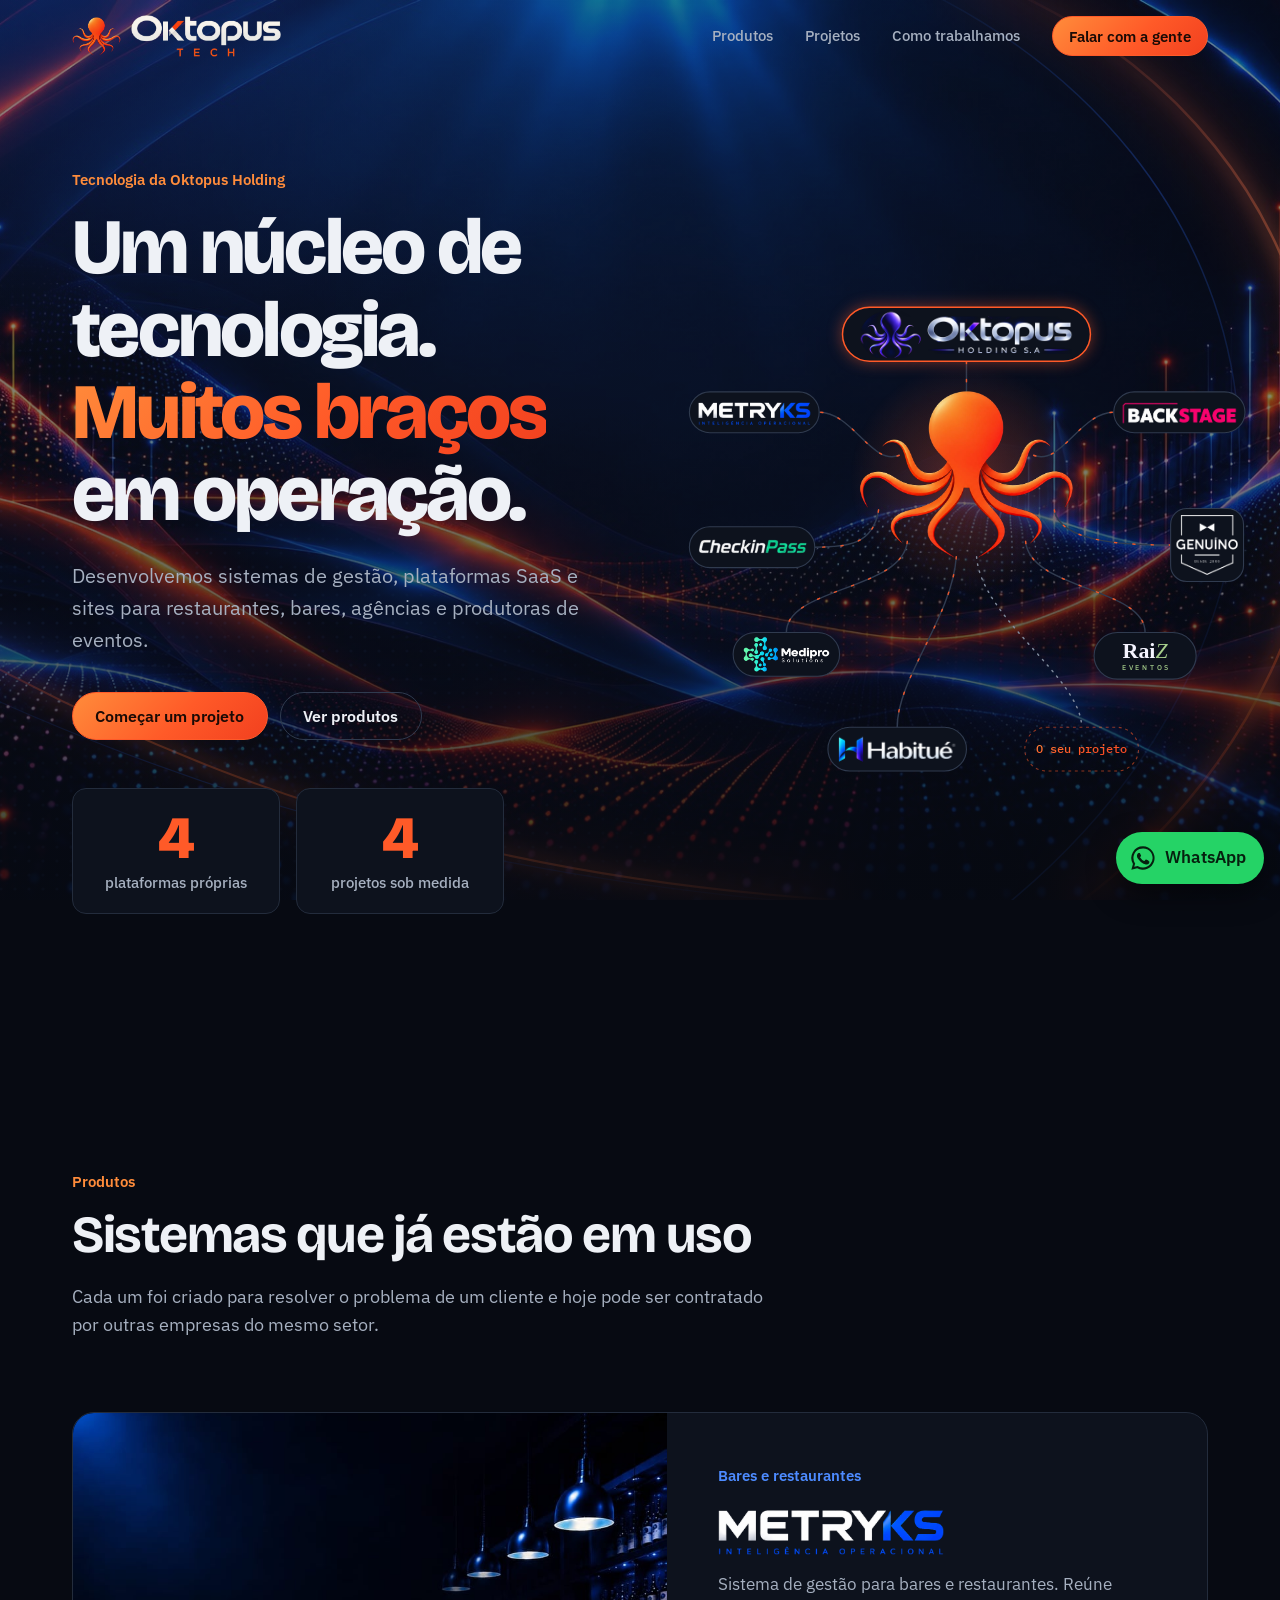
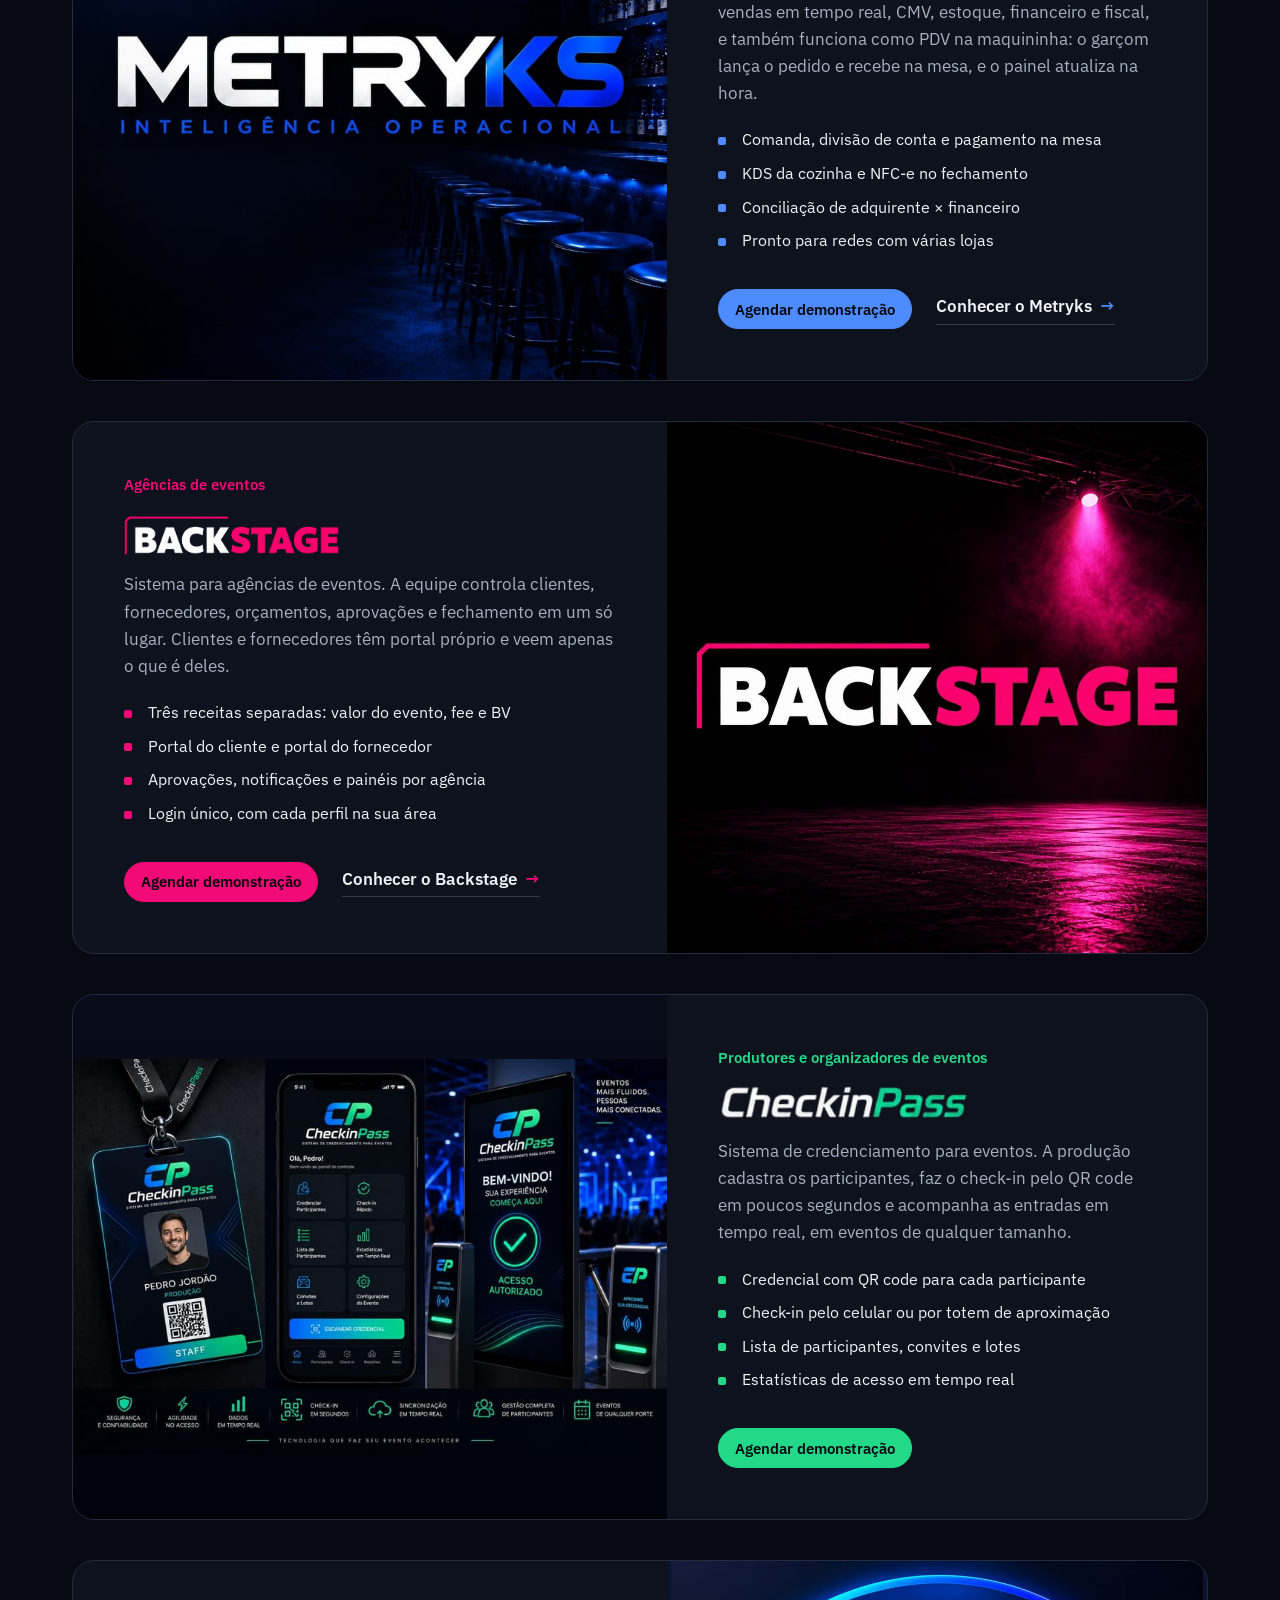
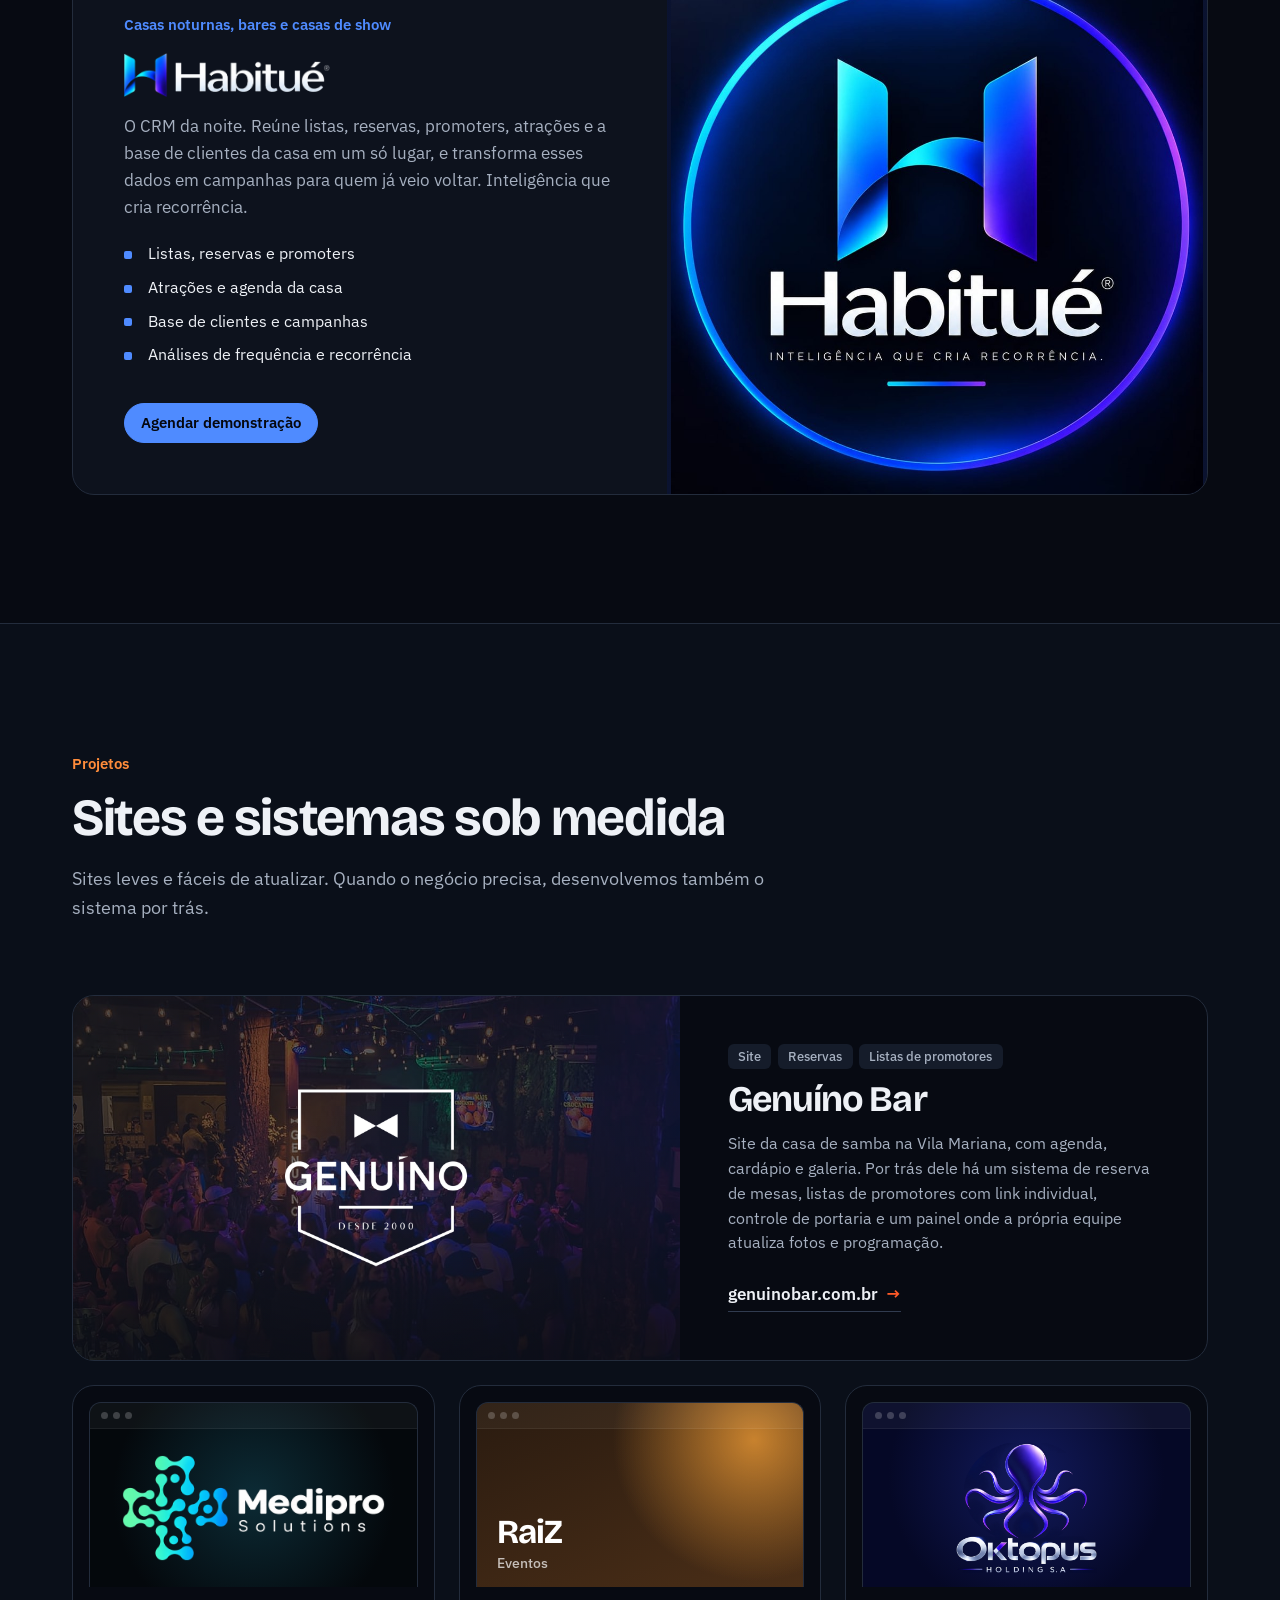
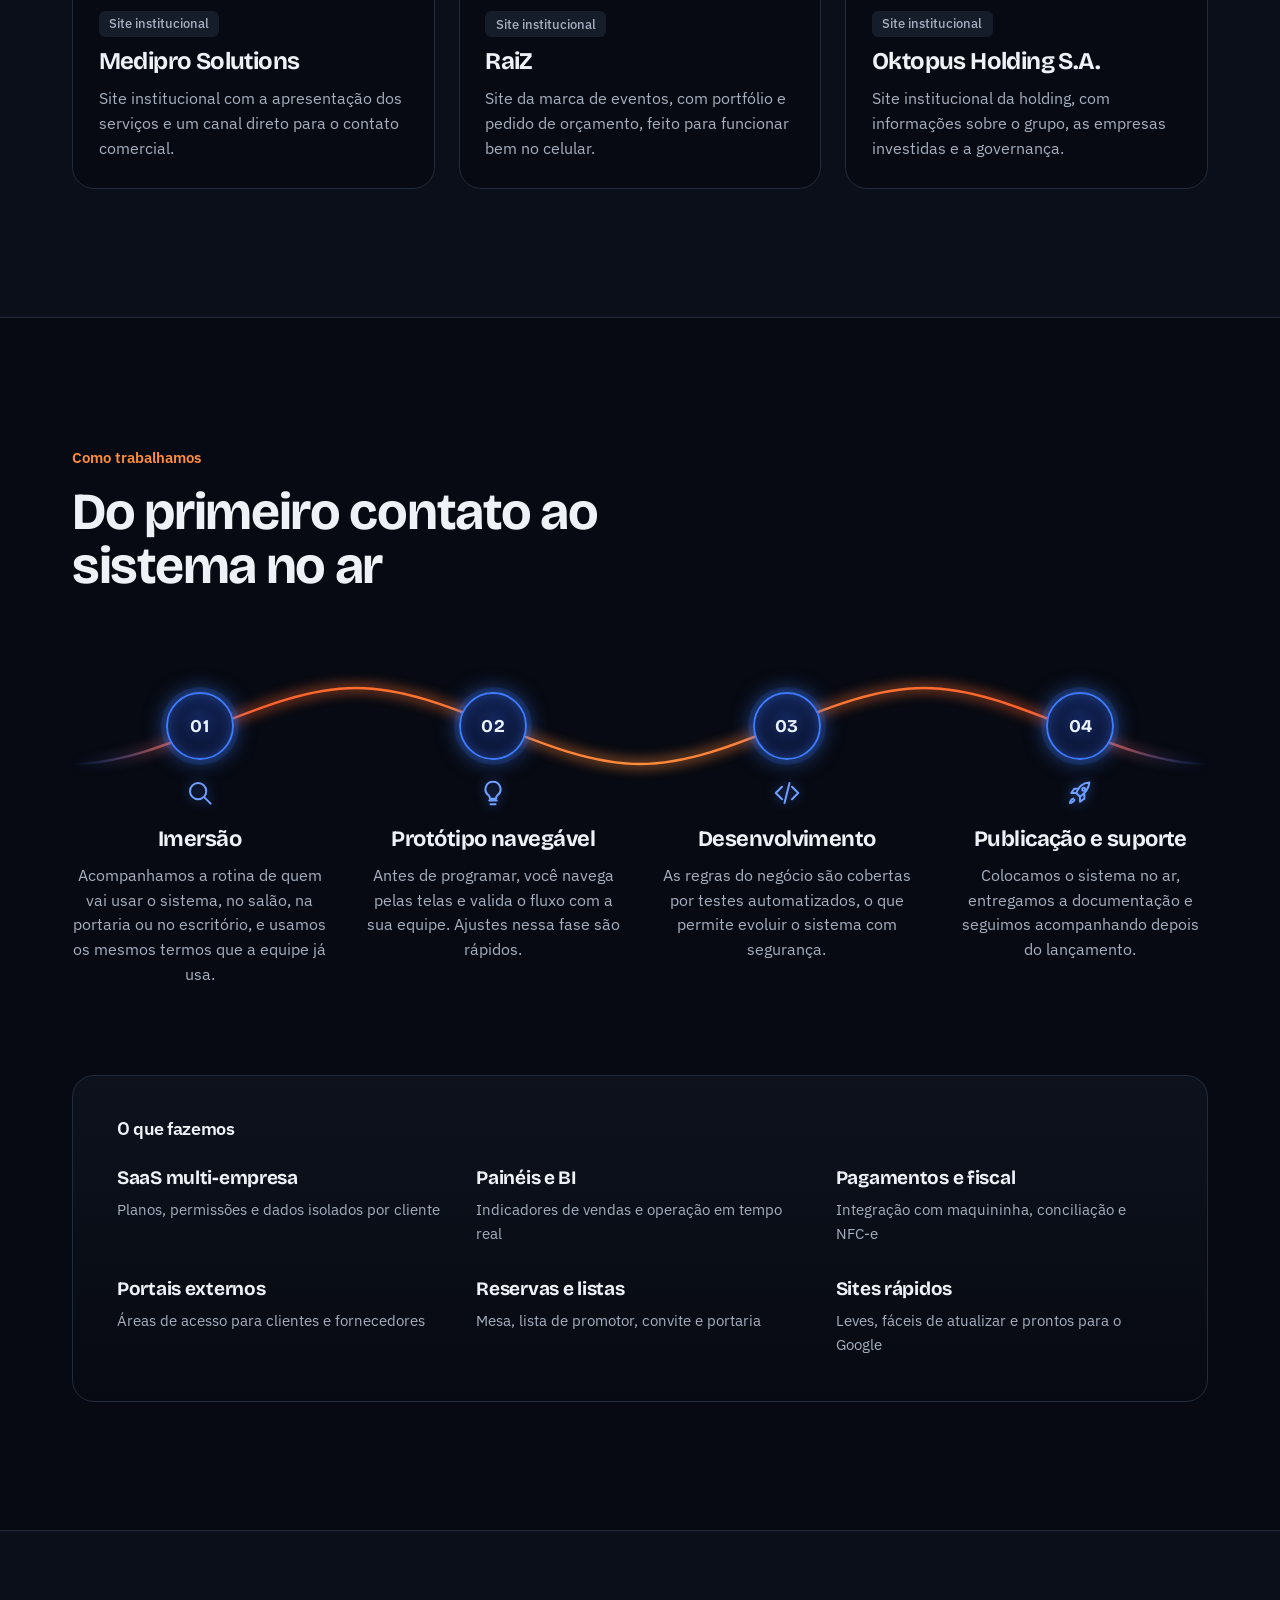
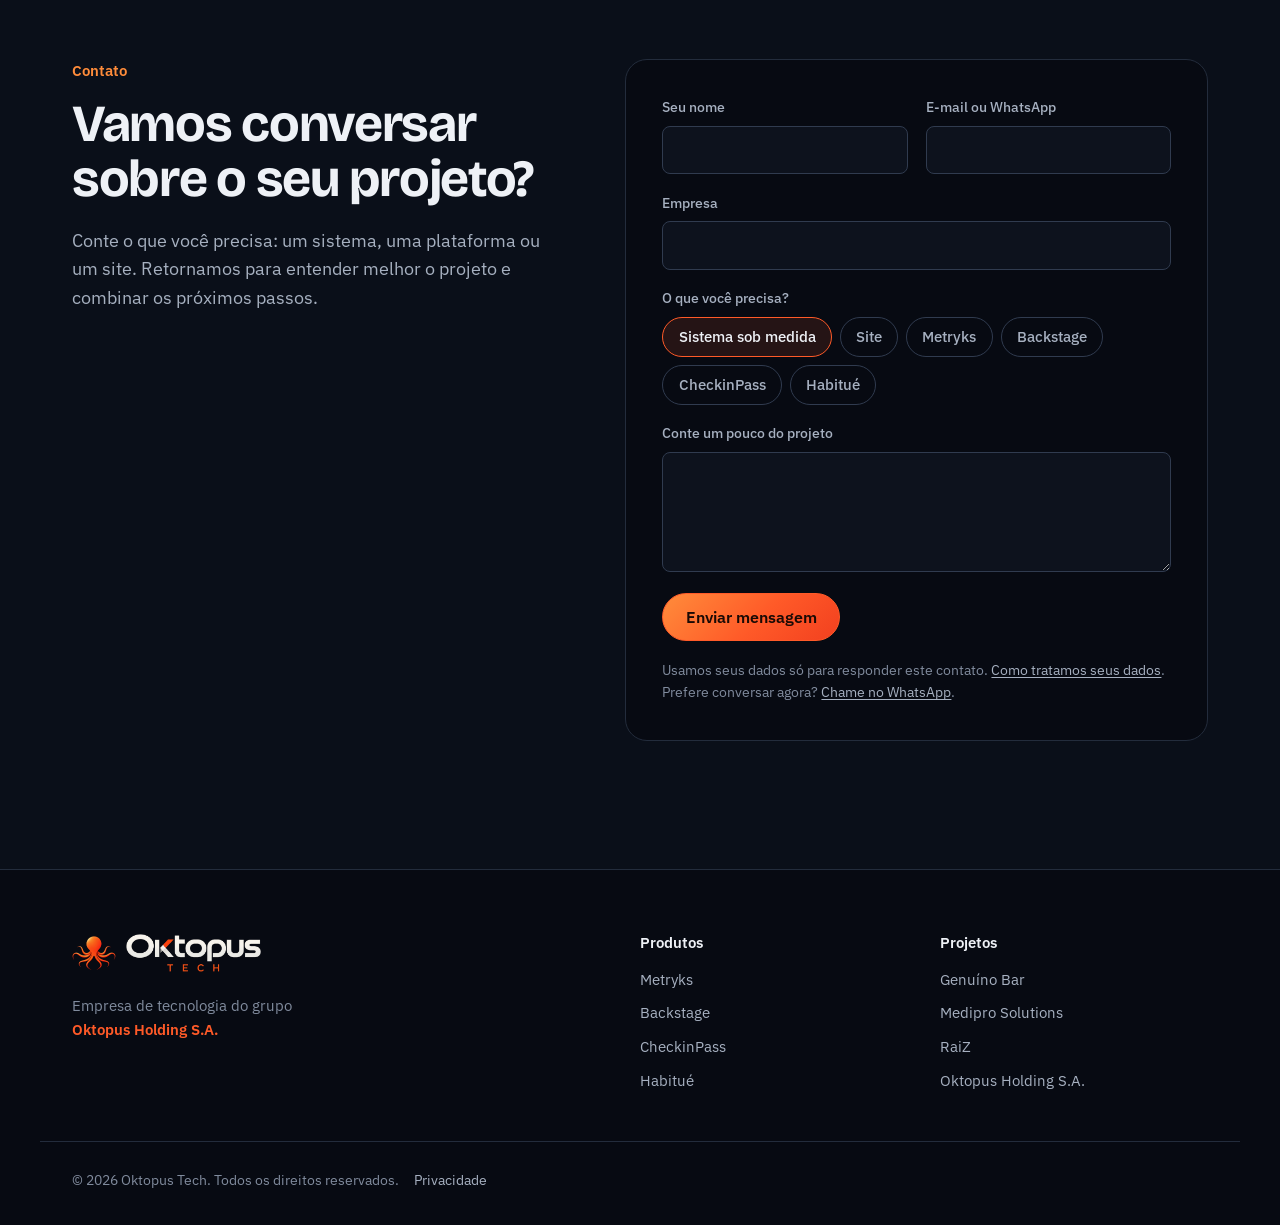
==== commit d9d7dc9e: "Diagrama: "O seu projeto" com maiúscula e no laranja do polvo Co-Authored-By: Claude Opus 5 (1M cont" ====
--- a/index.html
+++ b/index.html
@@ -93,6 +93,12 @@
         <figure class="polvo" aria-label="Diagrama: a Oktopus Holding no alto, a Oktopus Tech no centro, ligada aos seus sete projetos e a um oitavo, o seu.">
           <svg viewBox="-106 -136 772 650" role="img" aria-hidden="true" focusable="false">
             <defs>
+              <!-- o mesmo degradê laranja do polvo, para o texto de "O seu projeto" -->
+              <linearGradient id="laranja-polvo" x1="0" y1="0" x2="1" y2="1">
+                <stop offset="0%" stop-color="#FF8C3B"/>
+                <stop offset="55%" stop-color="#FF5A28"/>
+                <stop offset="100%" stop-color="#F2401F"/>
+              </linearGradient>
               <radialGradient id="brilho" cx="50%" cy="50%" r="50%">
                 <stop offset="0%" stop-color="#FF5A28" stop-opacity=".32"/>
                 <stop offset="100%" stop-color="#FF5A28" stop-opacity="0"/>
@@ -130,7 +136,7 @@
               <a href="#raiz" aria-label="RaiZ Eventos"><g class="no" data-no="raiz"><rect x="455" y="320" width="140" height="64" rx="32"/><text class="marca-raiz" x="525" y="355">Rai<tspan>Z</tspan></text><text class="marca-raiz__sub" x="527" y="372">eventos</text></g></a>
               <a href="#habitue" aria-label="Habitué"><g class="no" data-no="habitue"><rect x="90" y="450" width="190" height="60" rx="30"/><image href="assets/img/marcas/habitue-logo.png" x="105" y="463" width="160" height="34.2"/></g></a>
               <a href="#holding" aria-label="Oktopus Holding S.A., a cabeça do grupo"><g class="no no--cabeca" data-no="holding"><rect x="110" y="-126" width="340" height="74" rx="37"/><image href="assets/img/marcas/holding-logo-horizontal.png" x="135" y="-120" width="290" height="63.5"/></g></a>
-              <a href="#contato"><g class="no no--voce" data-no="voce"><rect x="360" y="450" width="156" height="60" rx="30"/><text x="438" y="485">o seu projeto</text></g></a>
+              <a href="#contato"><g class="no no--voce" data-no="voce"><rect x="360" y="450" width="156" height="60" rx="30"/><text x="438" y="485">O seu projeto</text></g></a>
             </g>
           </svg>
         </figure>
--- a/assets/css/style.css
+++ b/assets/css/style.css
@@ -198,8 +198,8 @@
 .no text.marca-raiz { font: 600 30px/1 "Source Serif 4", Georgia, serif; fill: #F5F4FF; }
 .no text.marca-raiz tspan { font-weight: 500; font-style: italic; fill: #A8D08D; }
 .no text.marca-raiz__sub { font: 500 9px/1 var(--f-text); letter-spacing: .42em; text-transform: uppercase; fill: #A8D08D; }
-.no--voce rect { fill: transparent; stroke-dasharray: 4 5; stroke: var(--txt-3); }
-.no--voce text { fill: var(--coral-lit); font-size: 16px; }
+.no--voce rect { fill: transparent; stroke-dasharray: 4 5; stroke: rgba(255, 90, 40, .55); }
+.no--voce text { fill: url(#laranja-polvo); font-size: 16px; font-weight: 500; }
 
 @media (prefers-reduced-motion: reduce) {
   .bracos .fluxo-braco, .brilho { animation: none; }
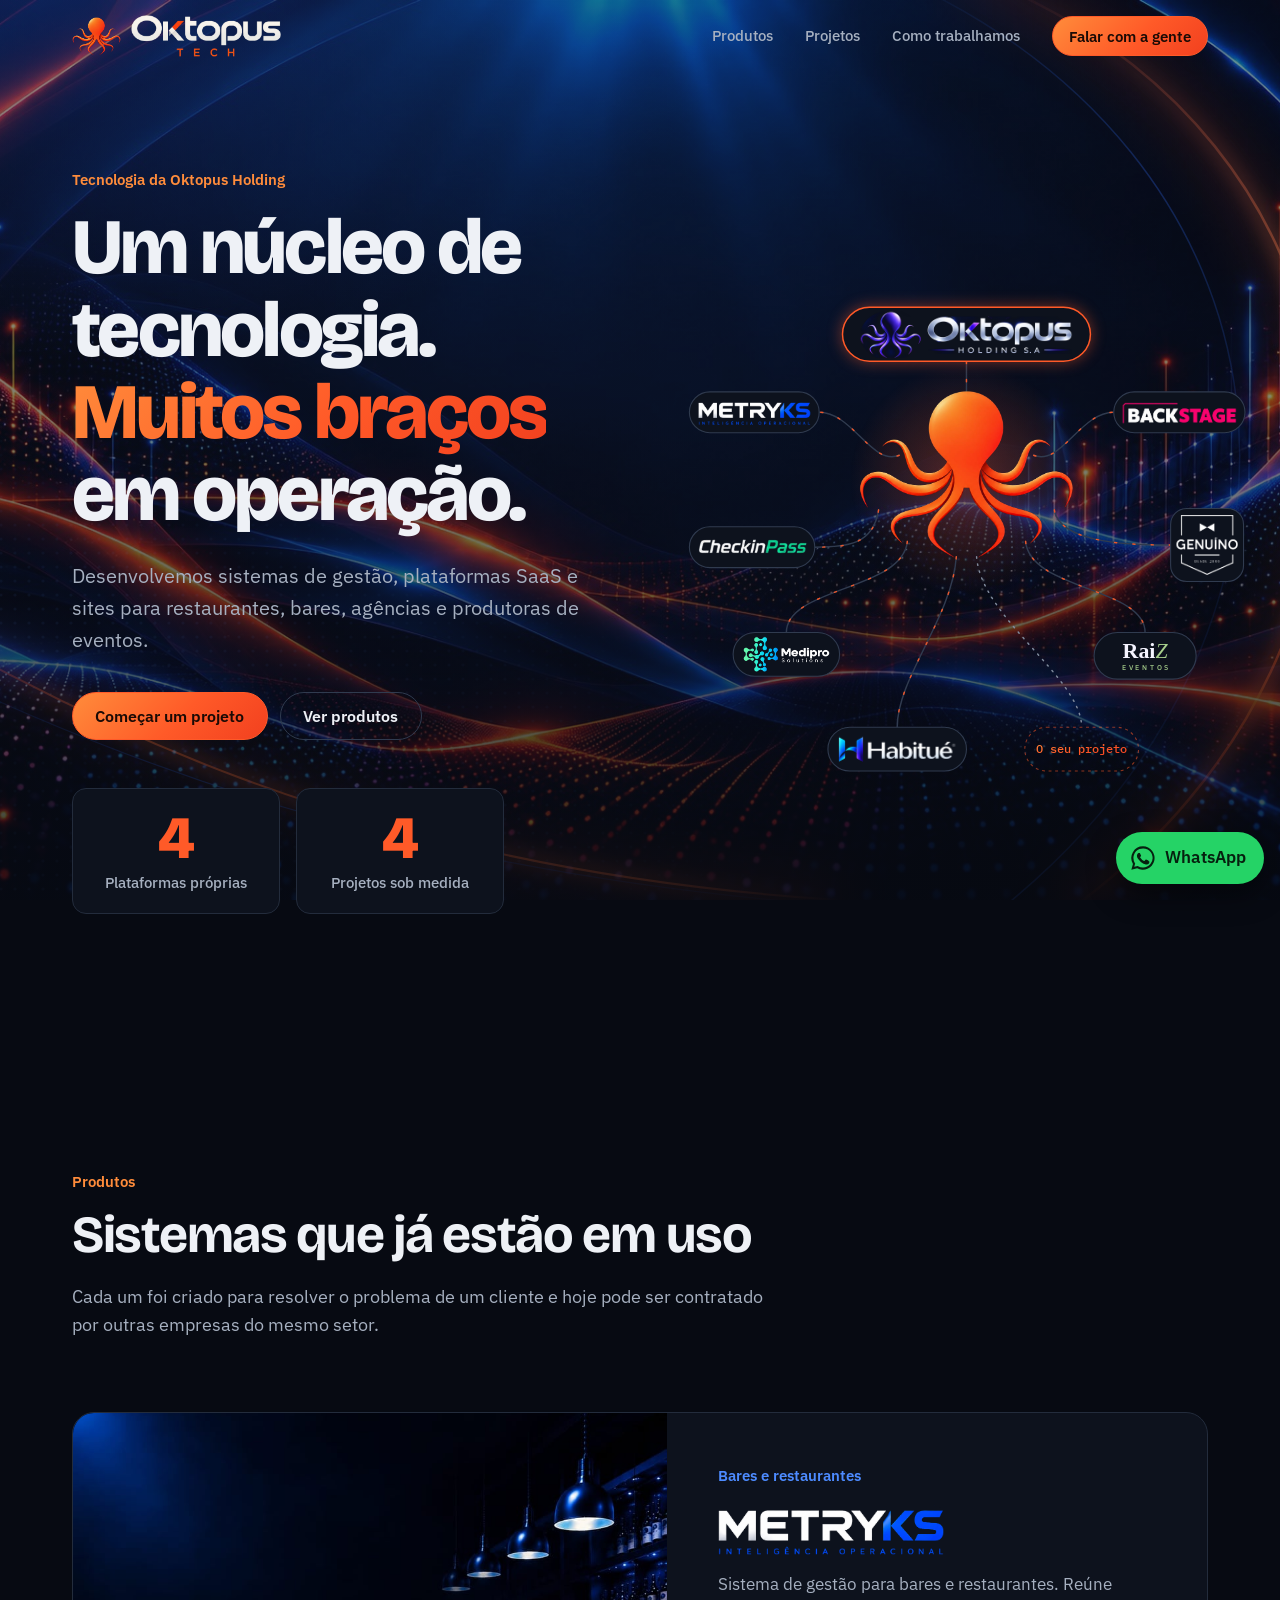
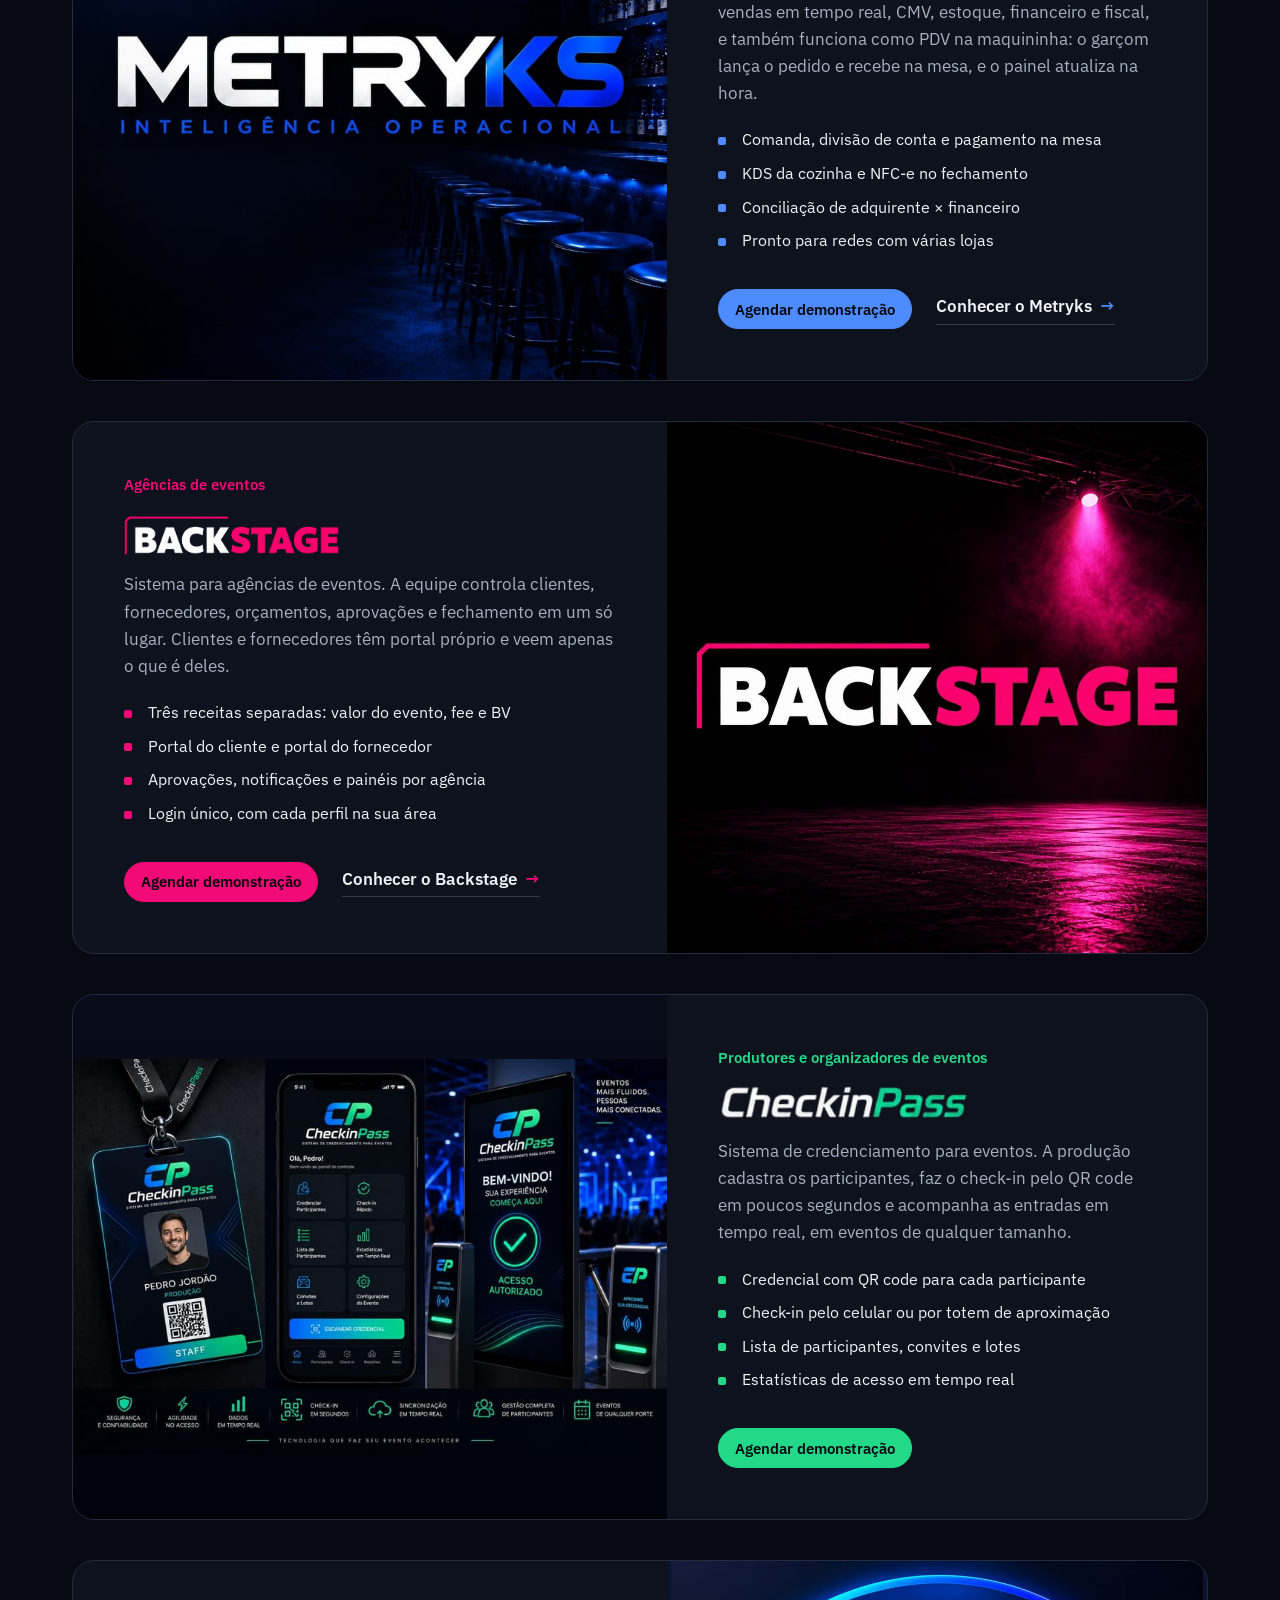
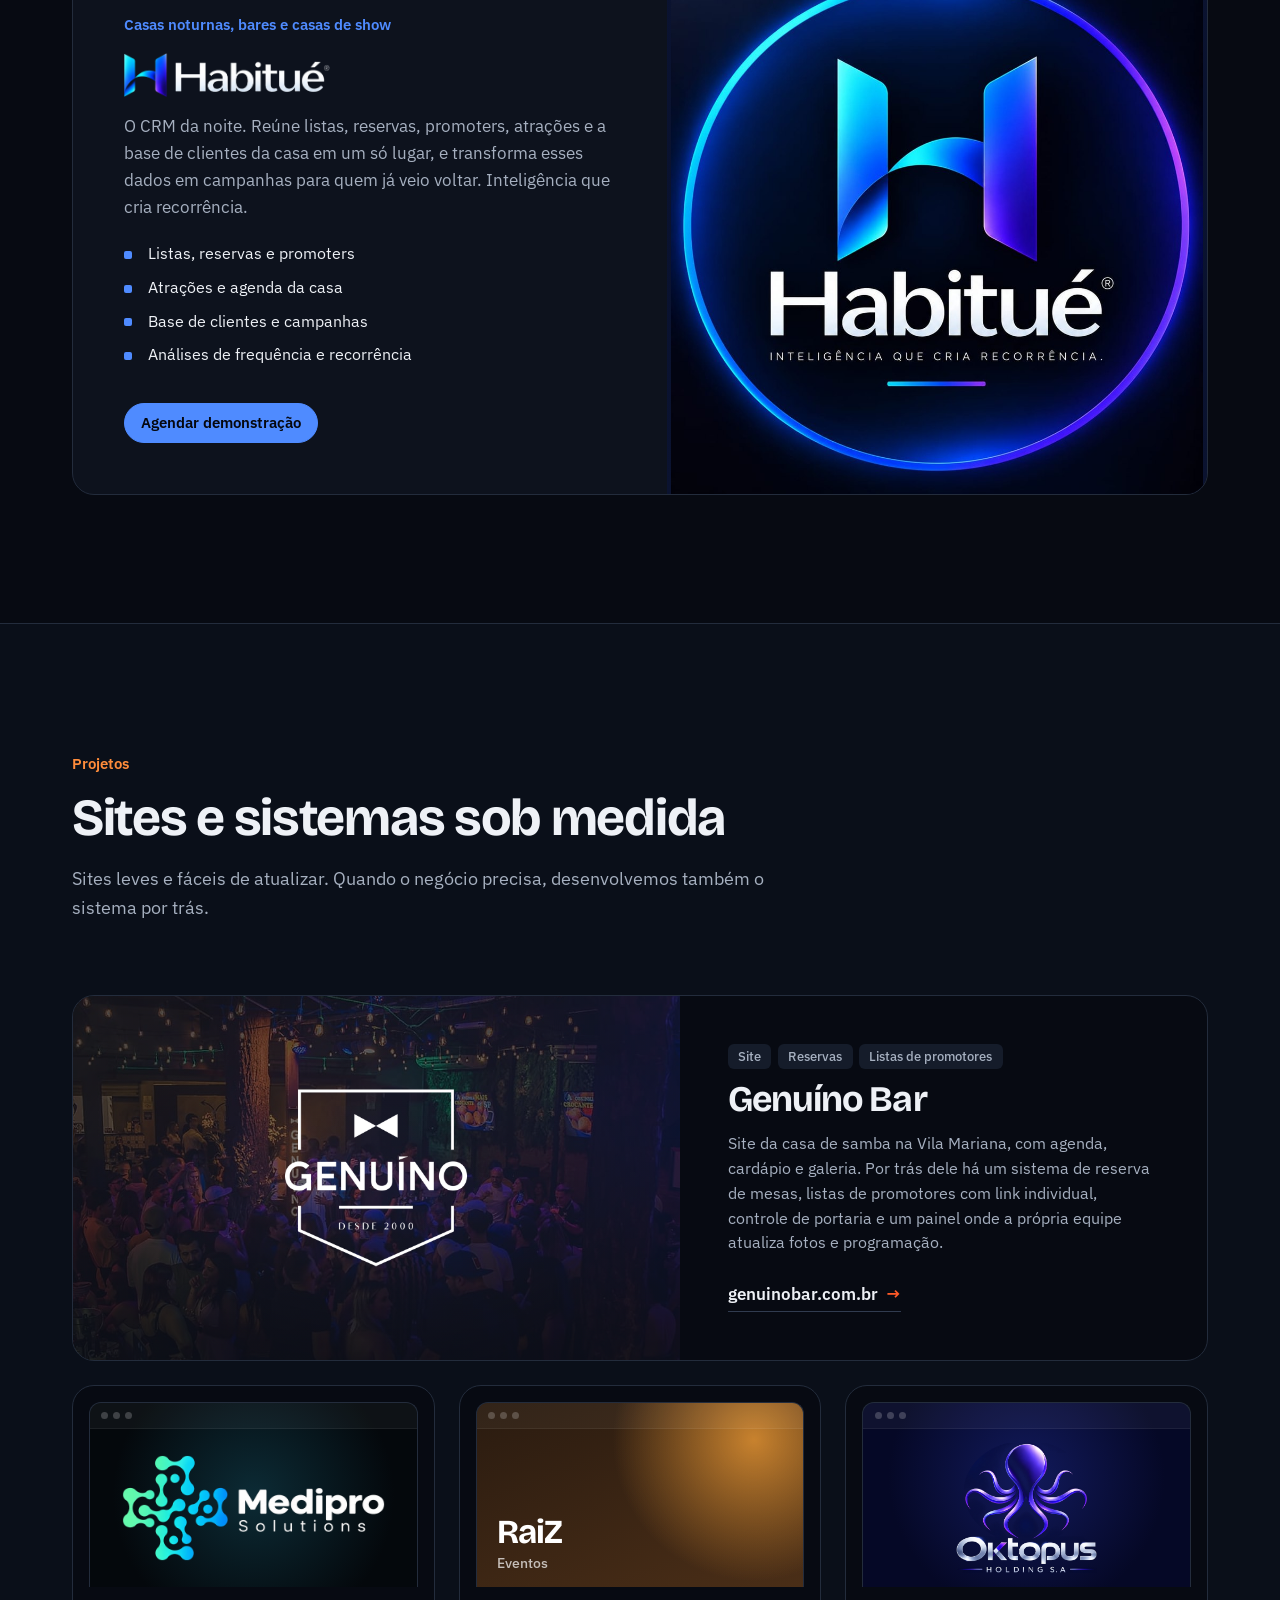
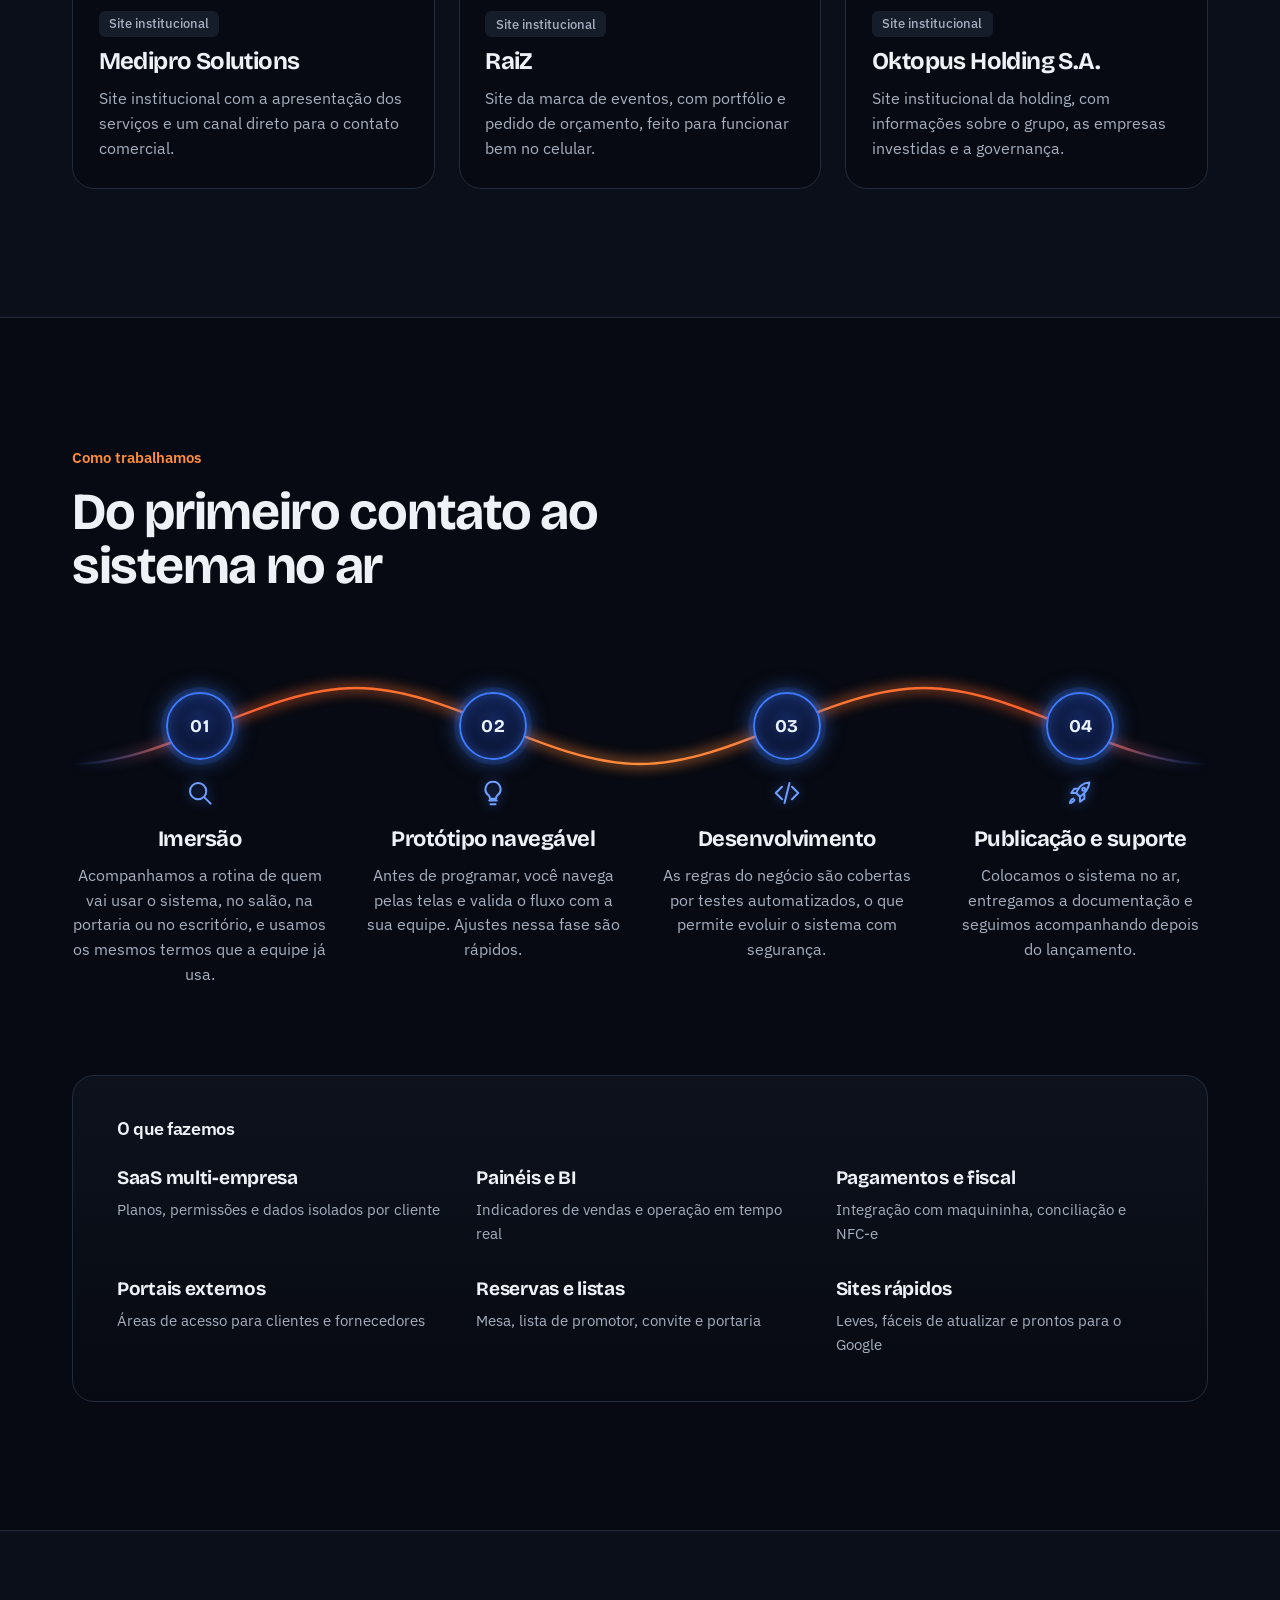
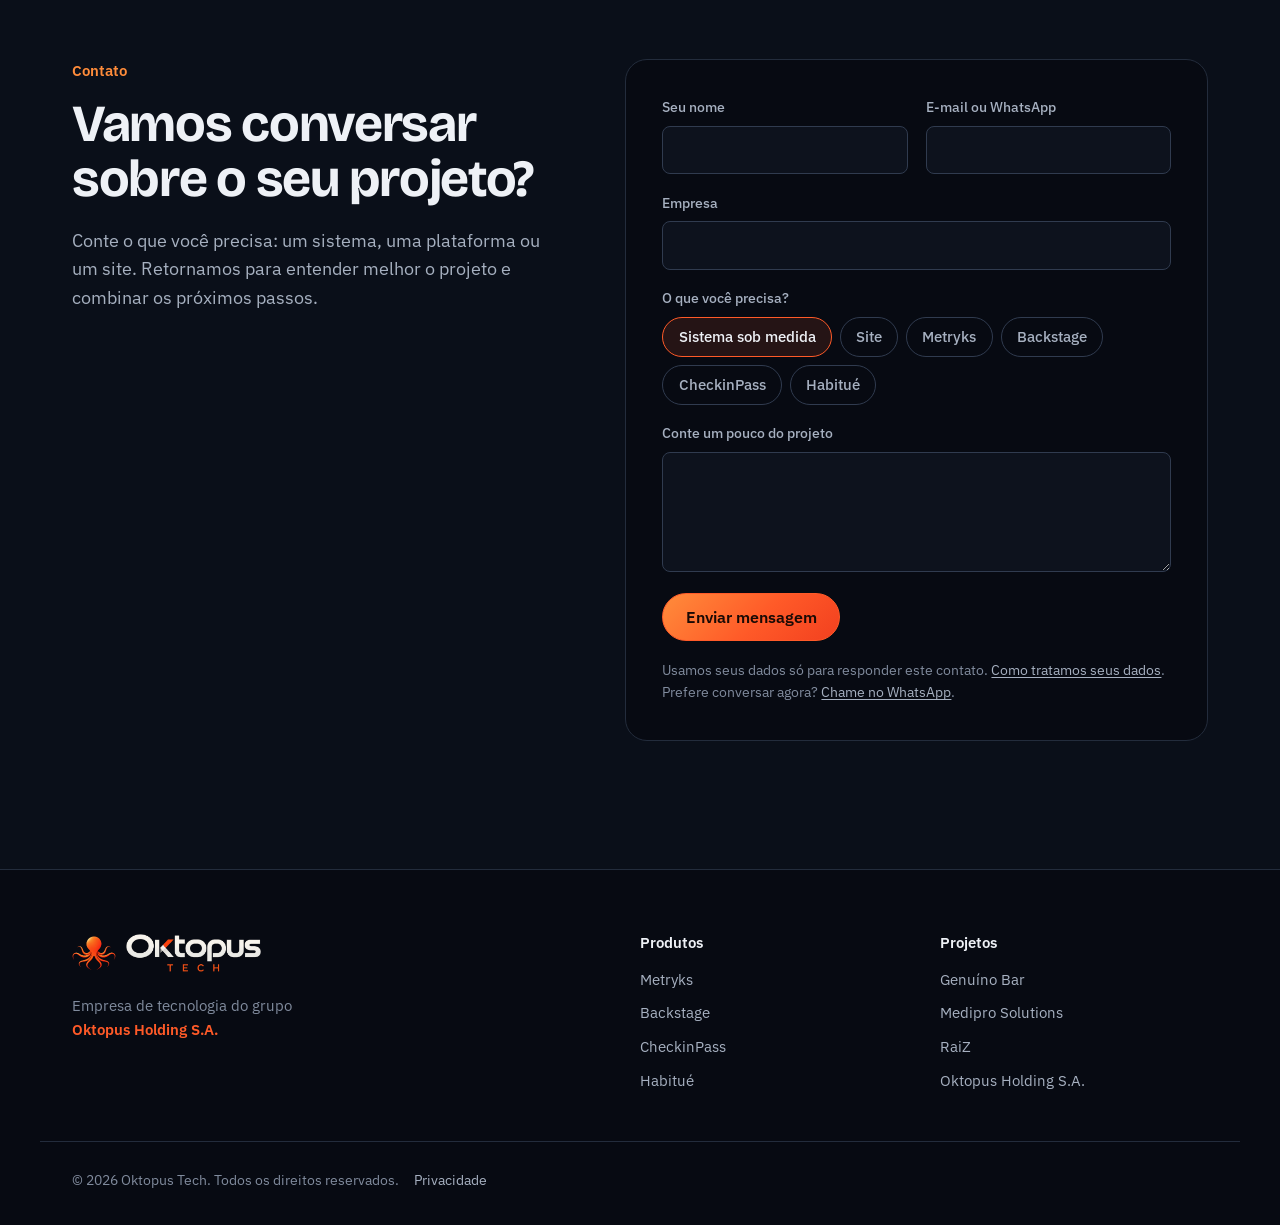
==== commit fd49725c: "Números da abertura com maiúscula Co-Authored-By: Claude Opus 5 (1M context) <noreply@anthropic.com>" ====
--- a/index.html
+++ b/index.html
@@ -81,8 +81,8 @@
           </div>
 
           <dl class="numeros">
-            <div><dt>4</dt><dd>plataformas próprias</dd></div>
-            <div><dt>4</dt><dd>projetos sob medida</dd></div>
+            <div><dt>4</dt><dd>Plataformas próprias</dd></div>
+            <div><dt>4</dt><dd>Projetos sob medida</dd></div>
           </dl>
         </div>
 
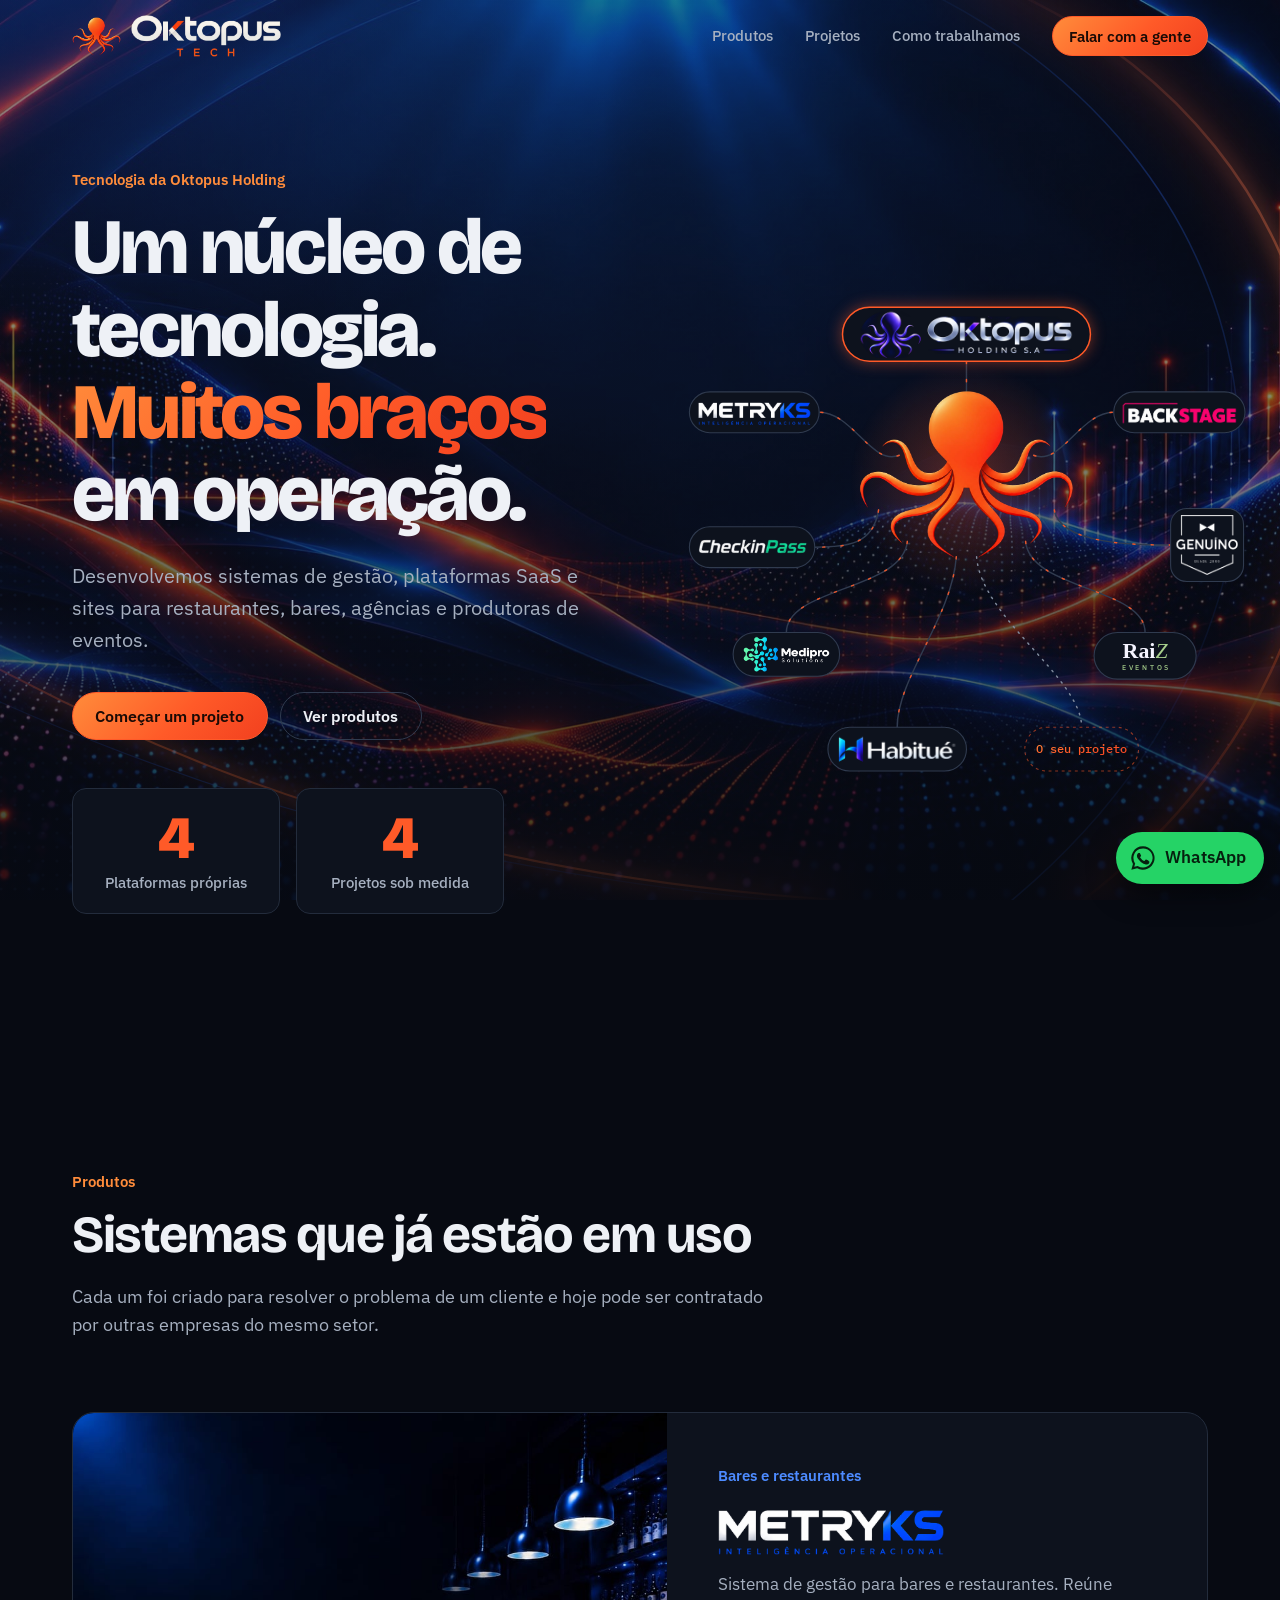
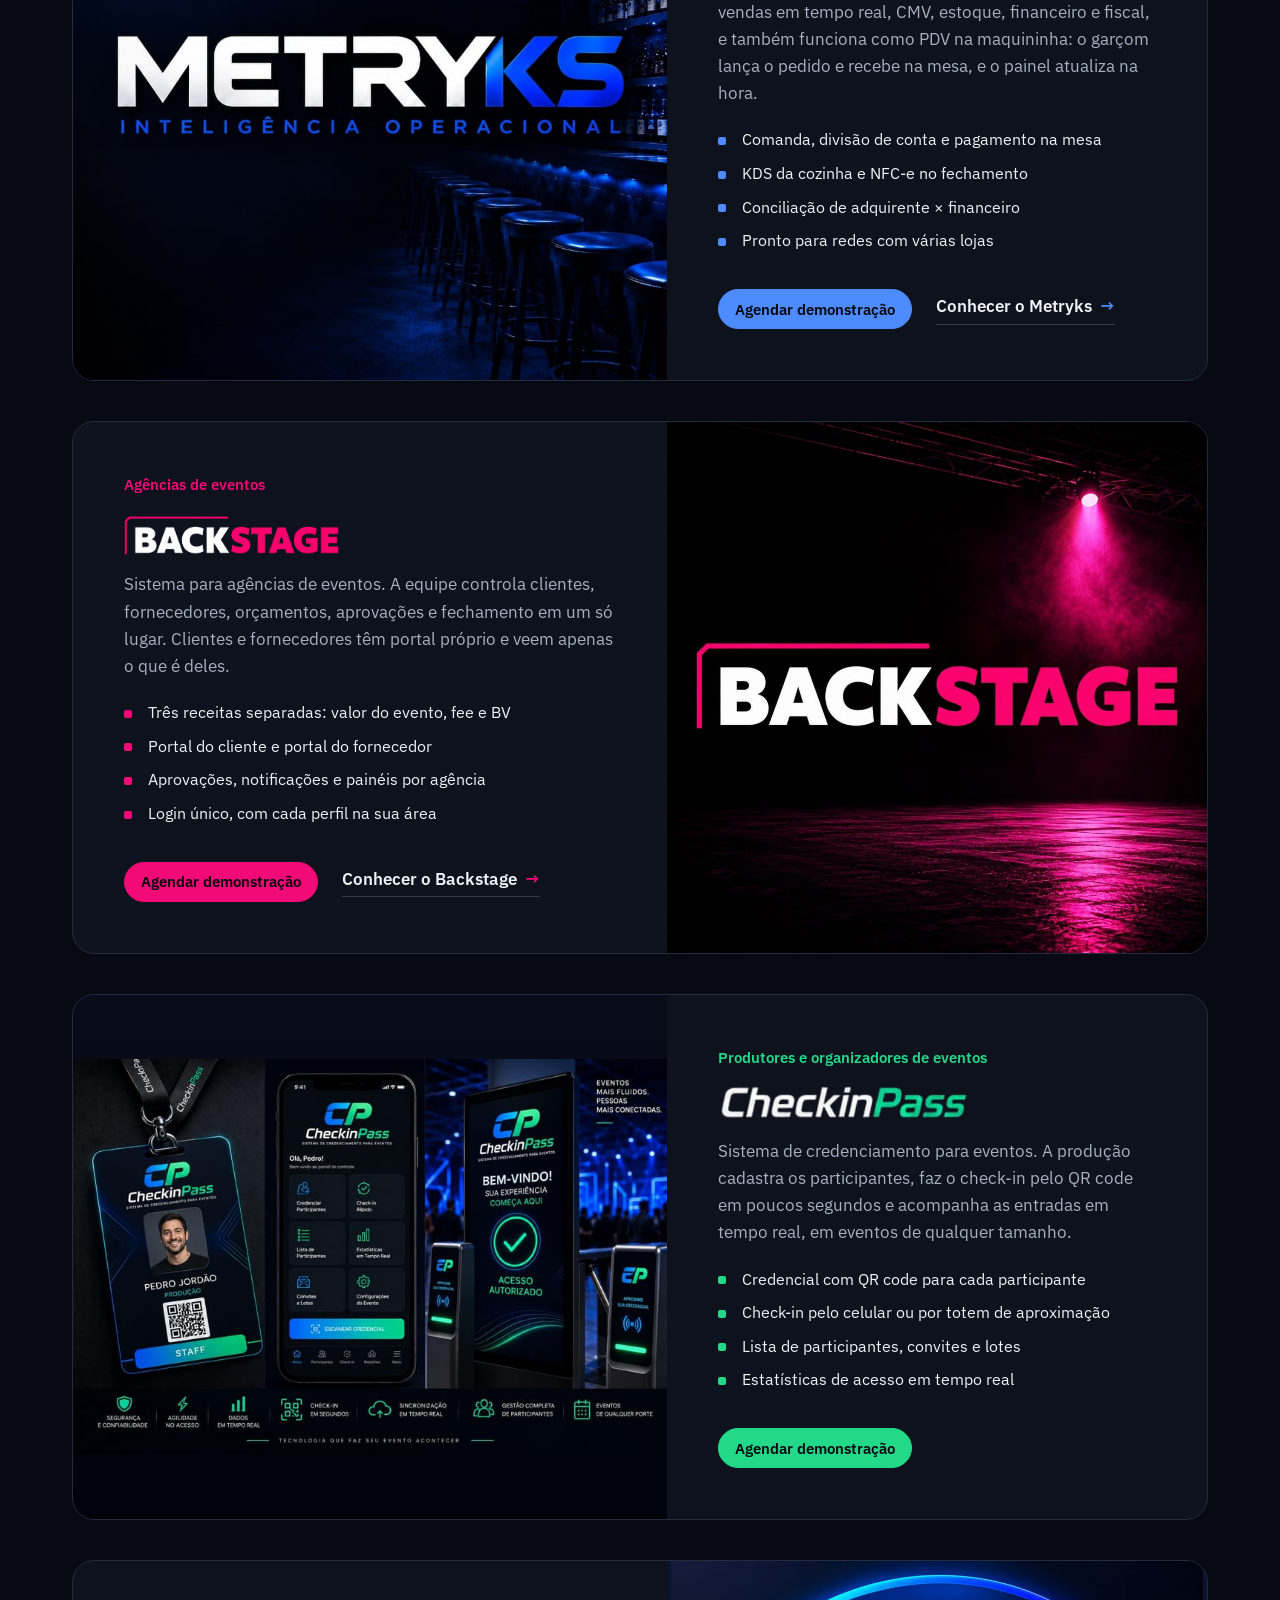
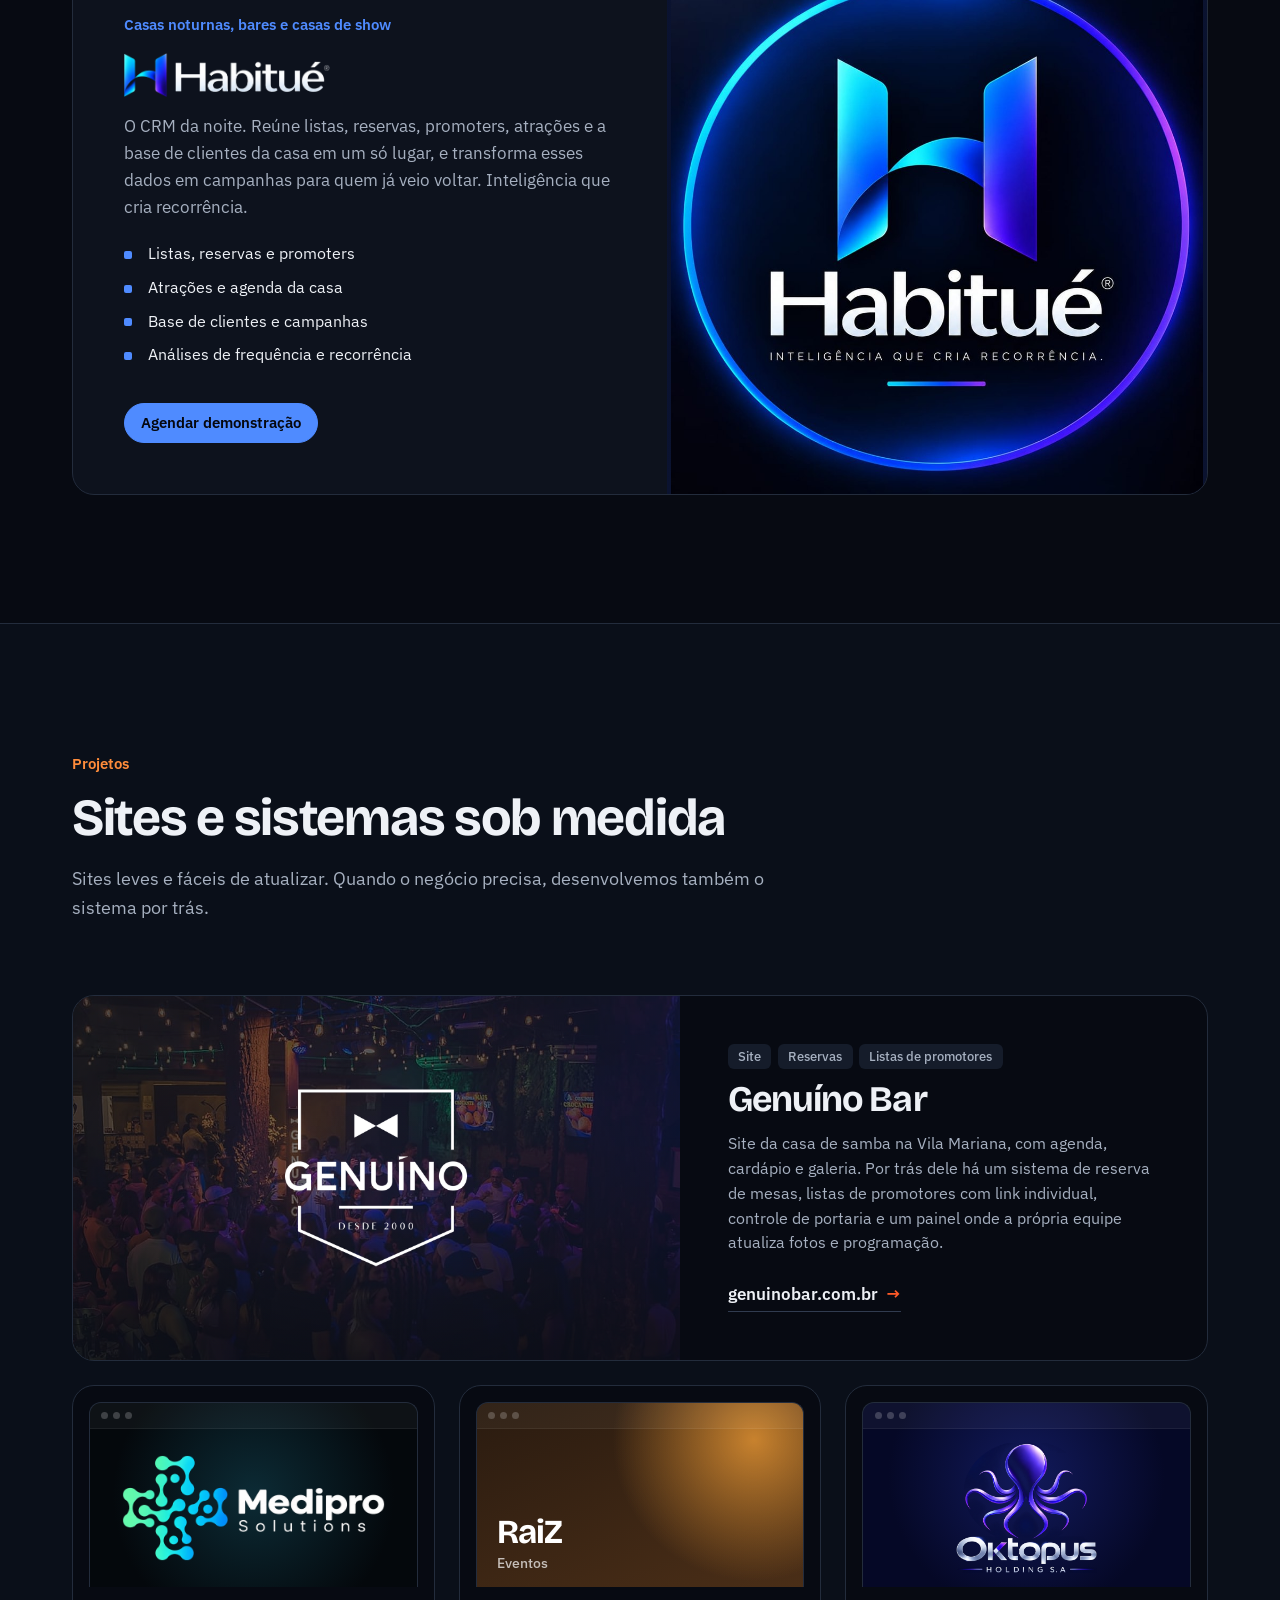
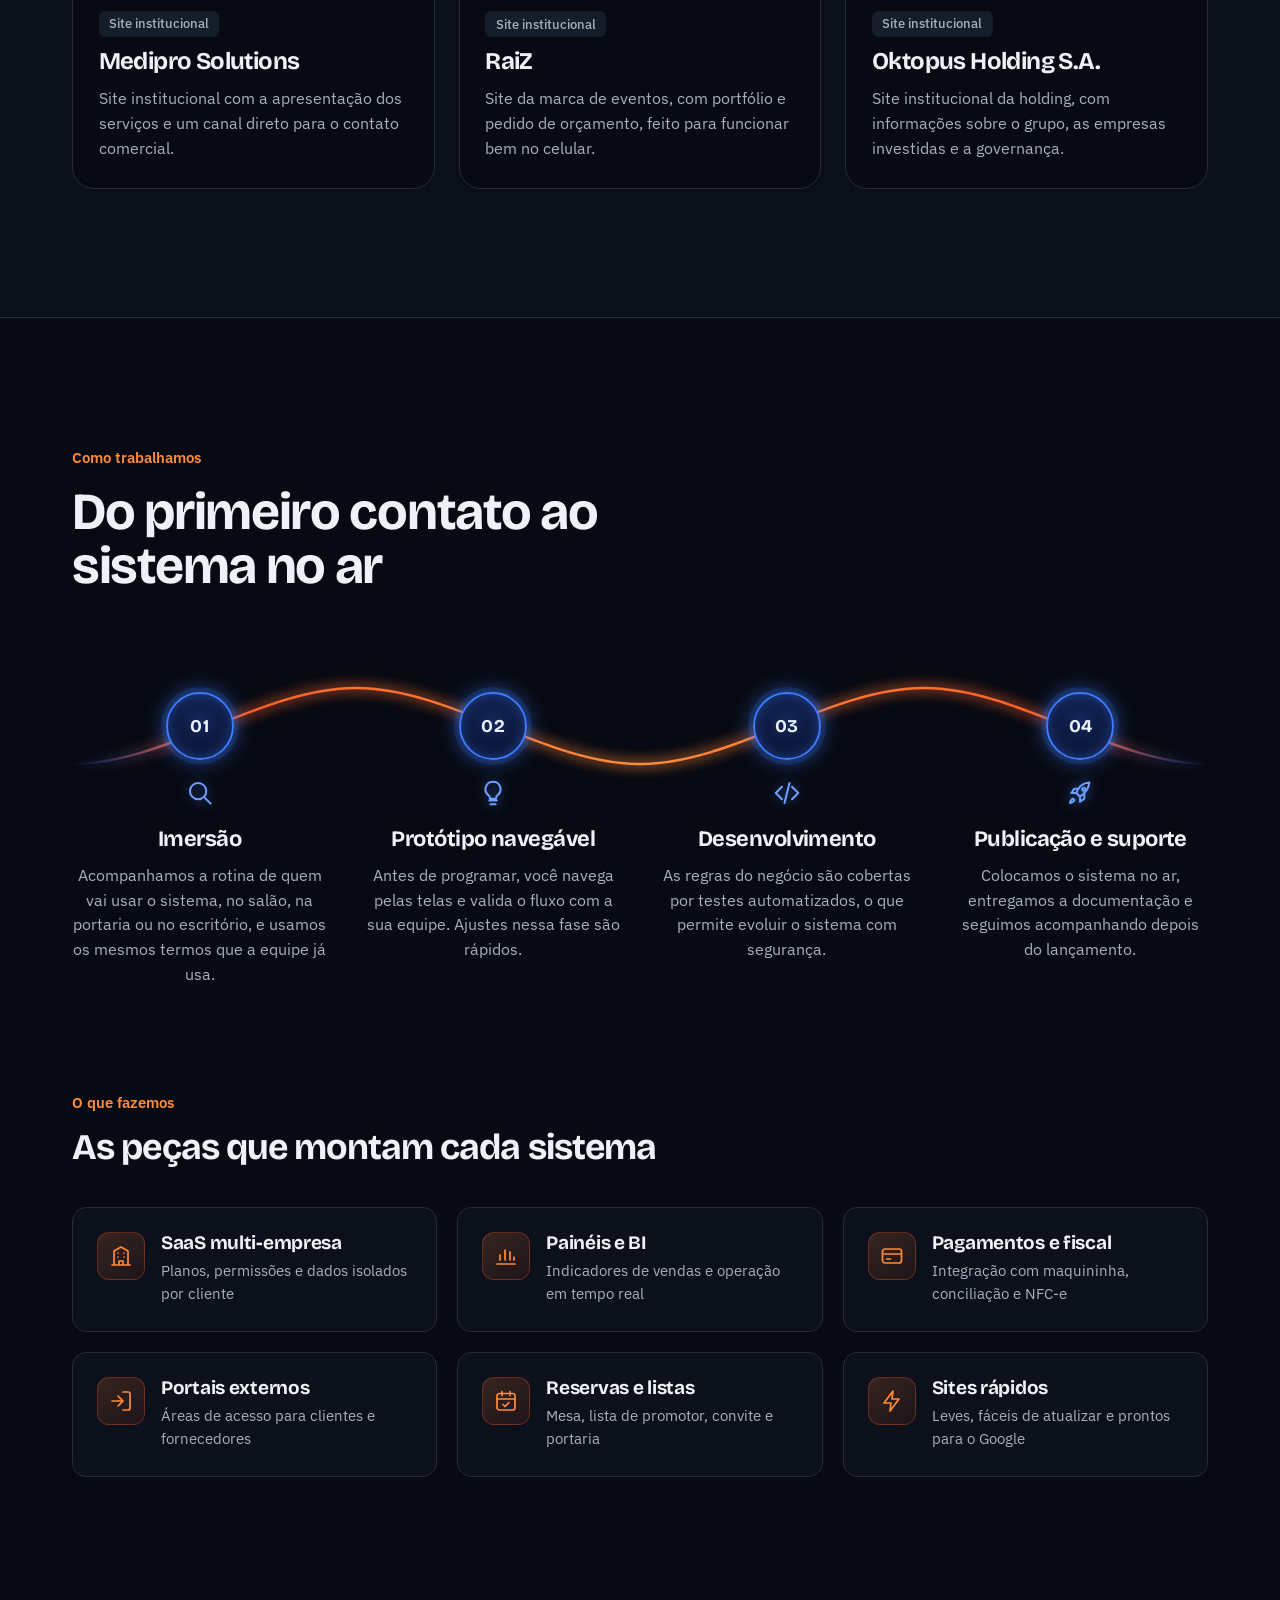
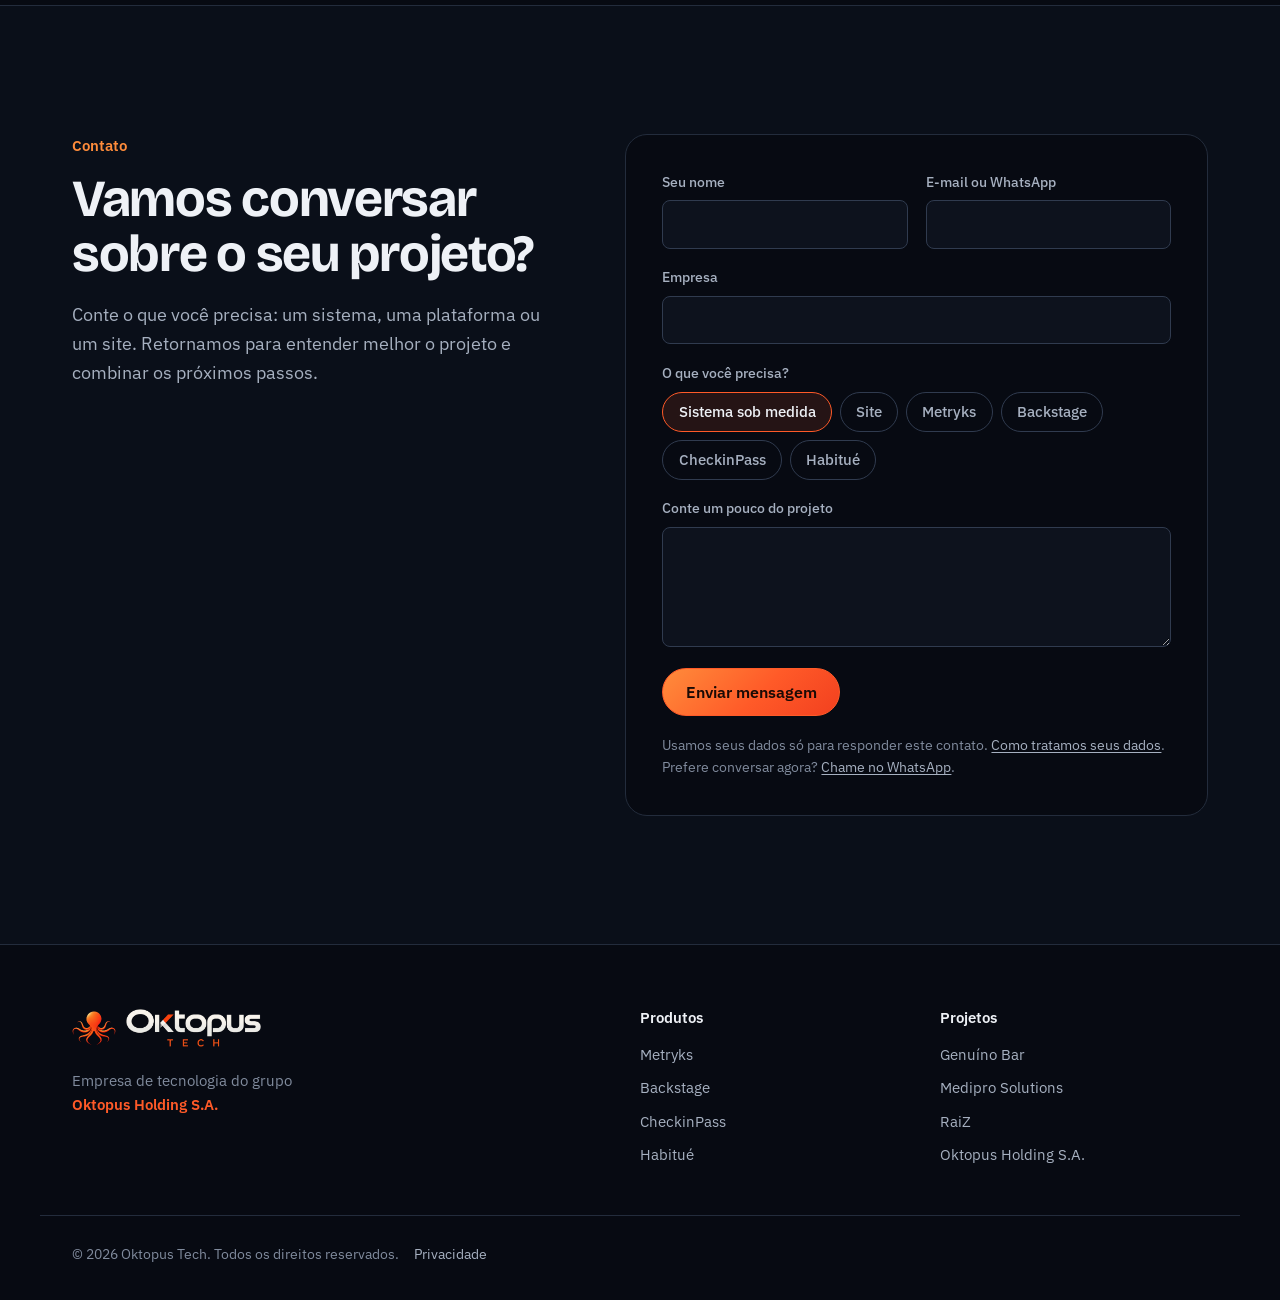
==== commit c6c7d8eb: "O que fazemos: cartões com ícones, título maior e NFC-e sem quebra Co-Authored-By: Claude Opus 5 (1M" ====
--- a/index.html
+++ b/index.html
@@ -374,14 +374,41 @@
         </div>
 
         <div class="capacidades">
-          <h3 class="rotulo">O que fazemos</h3>
-          <ul>
-            <li><b>SaaS multi-empresa</b><span>Planos, permissões e dados isolados por cliente</span></li>
-            <li><b>Painéis e BI</b><span>Indicadores de vendas e operação em tempo real</span></li>
-            <li><b>Pagamentos e fiscal</b><span>Integração com maquininha, conciliação e NFC-e</span></li>
-            <li><b>Portais externos</b><span>Áreas de acesso para clientes e fornecedores</span></li>
-            <li><b>Reservas e listas</b><span>Mesa, lista de promotor, convite e portaria</span></li>
-            <li><b>Sites rápidos</b><span>Leves, fáceis de atualizar e prontos para o Google</span></li>
+          <header class="capacidades__cabeca">
+            <p class="rotulo">O que fazemos</p>
+            <h3>As peças que montam cada sistema</h3>
+          </header>
+          <ul class="capacidades__grade">
+            <li class="capacidade">
+              <span class="capacidade__icone"><svg viewBox="0 0 24 24" aria-hidden="true" focusable="false"><path d="M3 21h18M5 21V7l7-4 7 4v14M9 9h.01M15 9h.01M9 13h.01M15 13h.01M10 21v-4h4v4"/></svg></span>
+              <b>SaaS multi-empresa</b>
+              <span class="capacidade__texto">Planos, permissões e dados isolados por cliente</span>
+            </li>
+            <li class="capacidade">
+              <span class="capacidade__icone"><svg viewBox="0 0 24 24" aria-hidden="true" focusable="false"><path d="M3 20h18M6 16v-5M11 16V6M16 16v-8M20 16v-3"/></svg></span>
+              <b>Painéis e BI</b>
+              <span class="capacidade__texto">Indicadores de vendas e operação em tempo real</span>
+            </li>
+            <li class="capacidade">
+              <span class="capacidade__icone"><svg viewBox="0 0 24 24" aria-hidden="true" focusable="false"><rect x="2.5" y="5" width="19" height="14" rx="2.5"/><path d="M2.5 10h19M6.5 15h4"/></svg></span>
+              <b>Pagamentos e fiscal</b>
+              <span class="capacidade__texto">Integração com maquininha, conciliação e <span class="sem-quebra">NFC-e</span></span>
+            </li>
+            <li class="capacidade">
+              <span class="capacidade__icone"><svg viewBox="0 0 24 24" aria-hidden="true" focusable="false"><path d="M14 3h5a2 2 0 0 1 2 2v14a2 2 0 0 1-2 2h-5M9 17l5-5-5-5M14 12H3"/></svg></span>
+              <b>Portais externos</b>
+              <span class="capacidade__texto">Áreas de acesso para clientes e fornecedores</span>
+            </li>
+            <li class="capacidade">
+              <span class="capacidade__icone"><svg viewBox="0 0 24 24" aria-hidden="true" focusable="false"><rect x="3" y="4.5" width="18" height="16.5" rx="2.5"/><path d="M8 2.5v4M16 2.5v4M3 10h18M9 15.5l2 2 4-4"/></svg></span>
+              <b>Reservas e listas</b>
+              <span class="capacidade__texto">Mesa, lista de promotor, convite e portaria</span>
+            </li>
+            <li class="capacidade">
+              <span class="capacidade__icone"><svg viewBox="0 0 24 24" aria-hidden="true" focusable="false"><path d="M13 2 4 14h7l-1 8 9-12h-7l1-8Z"/></svg></span>
+              <b>Sites rápidos</b>
+              <span class="capacidade__texto">Leves, fáceis de atualizar e prontos para o Google</span>
+            </li>
           </ul>
         </div>
       </div>
--- a/assets/css/style.css
+++ b/assets/css/style.css
@@ -381,14 +381,30 @@
   .etapas { grid-template-columns: 1fr; row-gap: 2.75rem; }
 }
 
-.capacidades { margin-top: clamp(3.5rem, 8vw, 5.5rem); padding: clamp(1.75rem, 4vw, 2.75rem); border: 1px solid var(--line); border-radius: var(--r-lg); background: linear-gradient(180deg, var(--ink-1), var(--ink-0)); }
-.capacidades h3.rotulo { font-size: 1.125rem; color: var(--txt); margin-bottom: 1.5rem; }
-.capacidades ul { list-style: none; margin: 0; padding: 0; display: grid; grid-template-columns: repeat(3, 1fr); gap: 1.75rem 2rem; }
-.capacidades li { display: grid; gap: .3rem; align-content: start; }
-.capacidades b { font-family: var(--f-display); font-size: 1.1875rem; font-weight: 700; letter-spacing: -.015em; }
-.capacidades span { color: var(--txt-2); font-size: .9375rem; }
-@media (max-width: 860px) { .capacidades ul { grid-template-columns: 1fr 1fr; } }
-@media (max-width: 520px) { .capacidades ul { grid-template-columns: 1fr; } }
+/* O que fazemos: seis cartões com ícone no laranja do polvo */
+.capacidades { margin-top: clamp(4rem, 9vw, 6.5rem); }
+.capacidades__cabeca { margin-bottom: clamp(1.75rem, 4vw, 2.5rem); }
+.capacidades__cabeca h3 { font-size: clamp(1.75rem, 3.2vw, 2.25rem); }
+.capacidades__grade { list-style: none; margin: 0; padding: 0; display: grid; grid-template-columns: repeat(3, 1fr); gap: clamp(.875rem, 2vw, 1.25rem); }
+.capacidade {
+  position: relative; display: grid; grid-template-columns: auto 1fr; column-gap: 1rem; row-gap: .35rem; align-content: start;
+  padding: 1.5rem 1.5rem 1.6rem;
+  background: rgba(13, 18, 29, .78); border: 1px solid var(--line); border-radius: var(--r);
+  backdrop-filter: blur(6px); -webkit-backdrop-filter: blur(6px);
+  transition: border-color .25s, transform .25s var(--ease), box-shadow .25s;
+}
+.capacidade:hover { border-color: rgba(255, 90, 40, .45); transform: translateY(-3px); box-shadow: 0 14px 34px rgba(0, 0, 0, .35), 0 0 0 1px rgba(255, 90, 40, .08); }
+.capacidade__icone {
+  grid-row: span 2; display: grid; place-items: center; width: 48px; height: 48px; border-radius: 12px;
+  background: linear-gradient(145deg, rgba(255, 140, 59, .18), rgba(242, 64, 31, .08));
+  border: 1px solid rgba(255, 90, 40, .3);
+}
+.capacidade__icone svg { width: 24px; height: 24px; fill: none; stroke: var(--coral-lit); stroke-width: 1.7; stroke-linecap: round; stroke-linejoin: round; }
+.capacidade b { align-self: end; font-family: var(--f-display); font-size: 1.1875rem; font-weight: 700; letter-spacing: -.015em; line-height: 1.2; }
+.capacidade__texto { color: var(--txt-2); font-size: .9375rem; line-height: 1.5; }
+.sem-quebra { white-space: nowrap; }
+@media (max-width: 960px) { .capacidades__grade { grid-template-columns: 1fr 1fr; } }
+@media (max-width: 560px) { .capacidades__grade { grid-template-columns: 1fr; } }
 
 /* --------------------------------------------------------------- contato */
 .contato { position: relative; overflow: hidden; background: rgba(13, 18, 29, .72); border-top: 1px solid var(--line); }
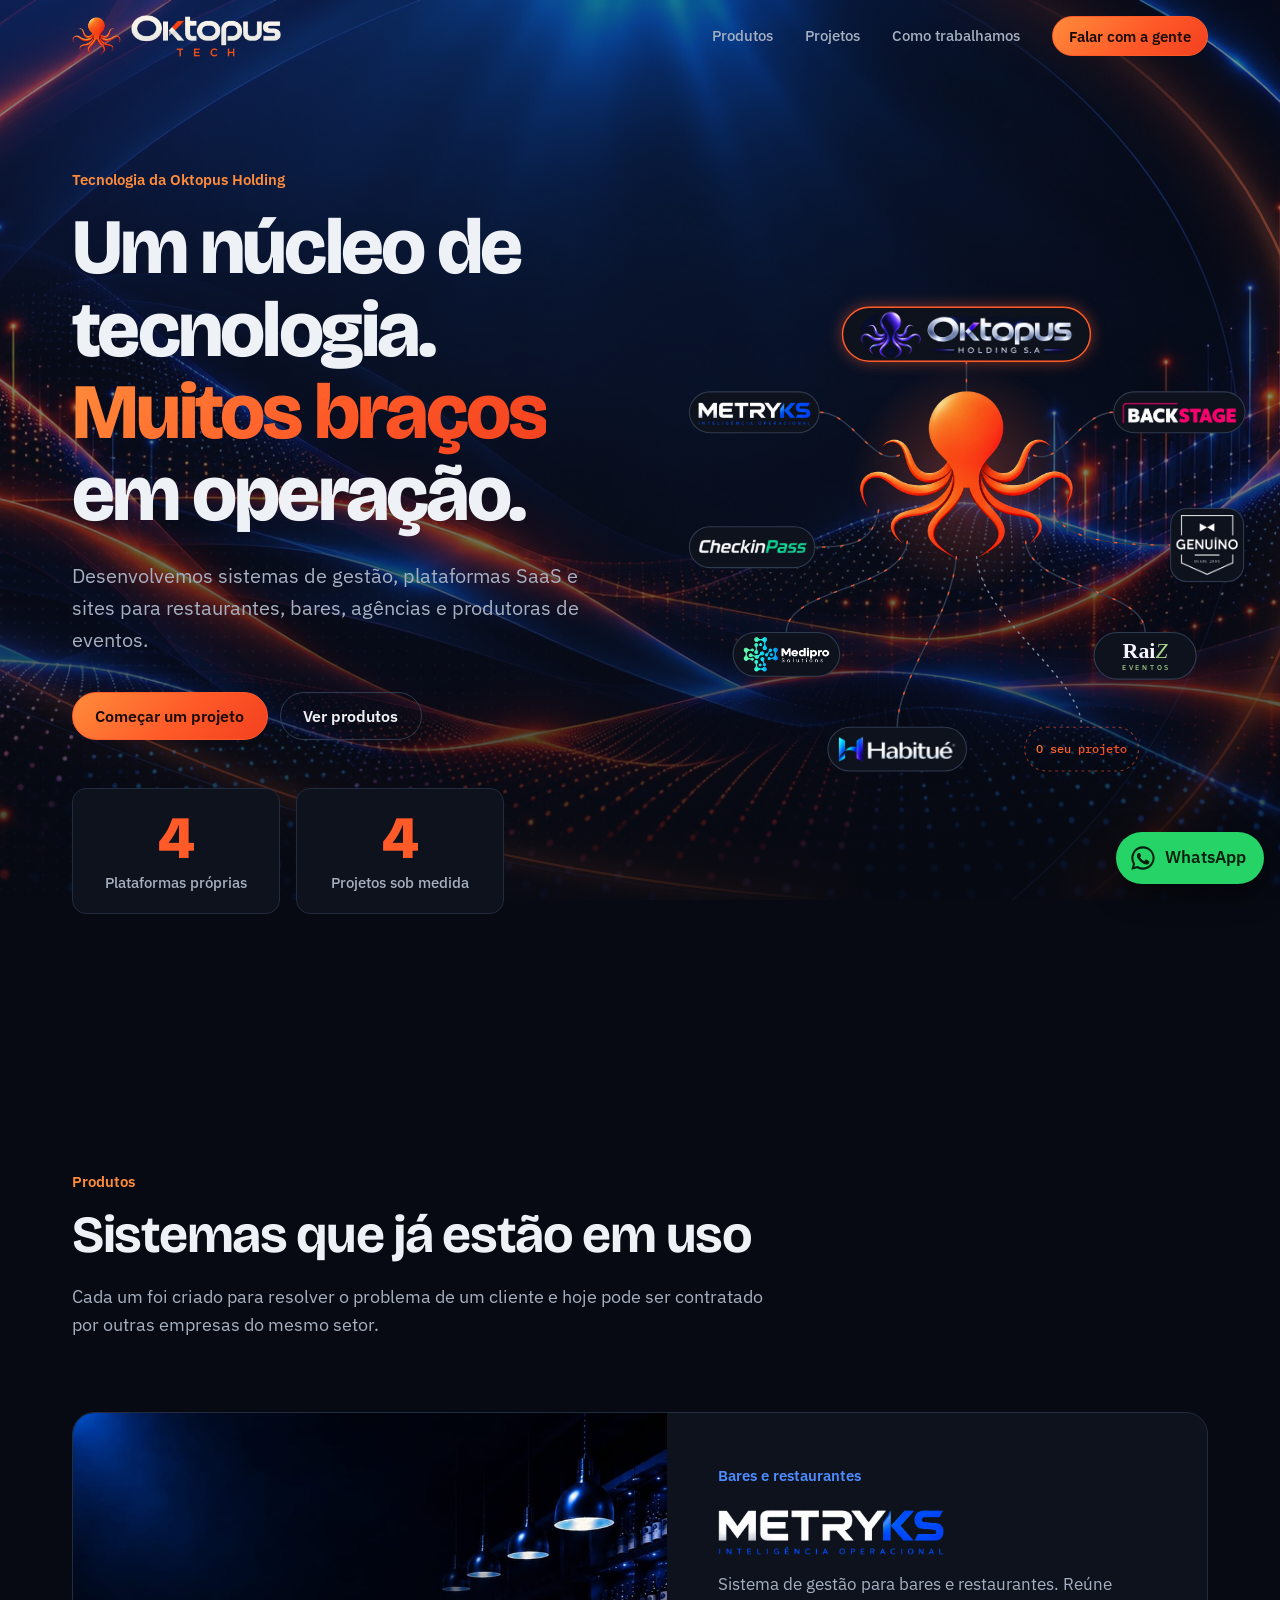
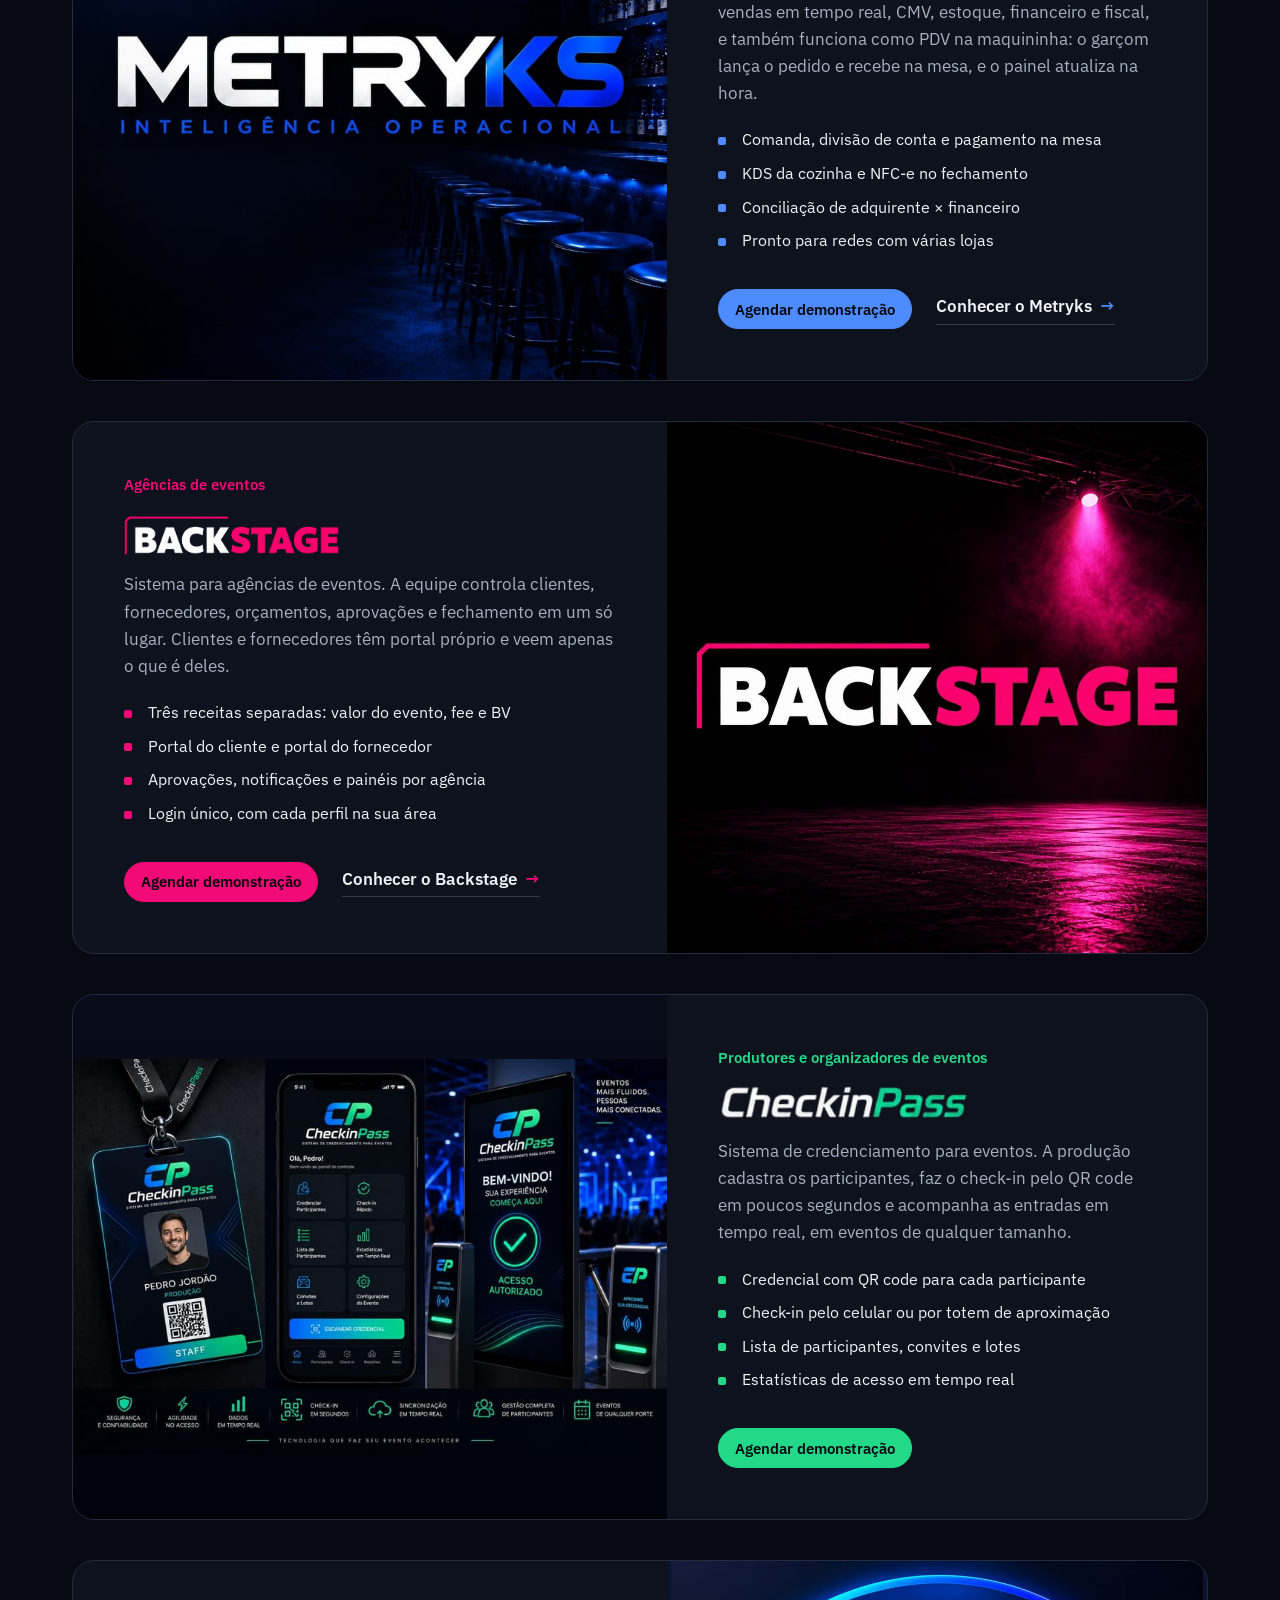
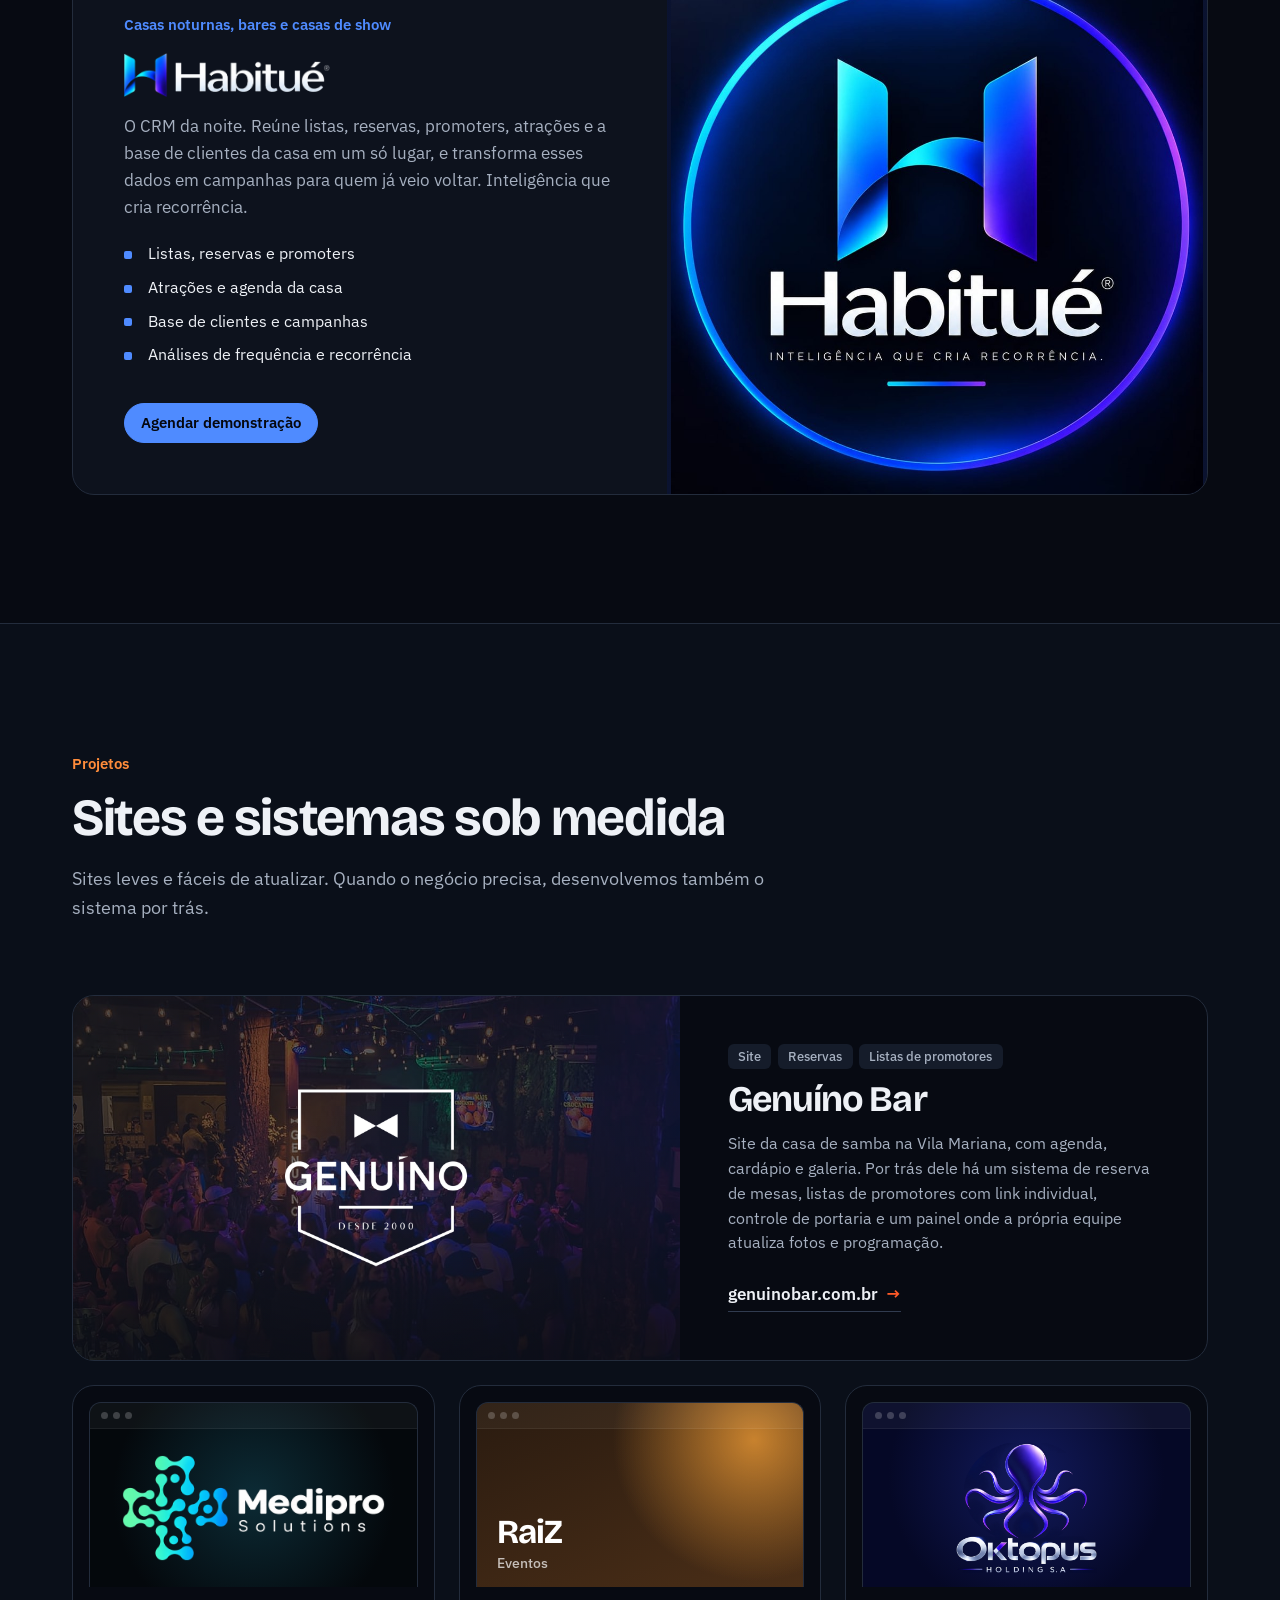
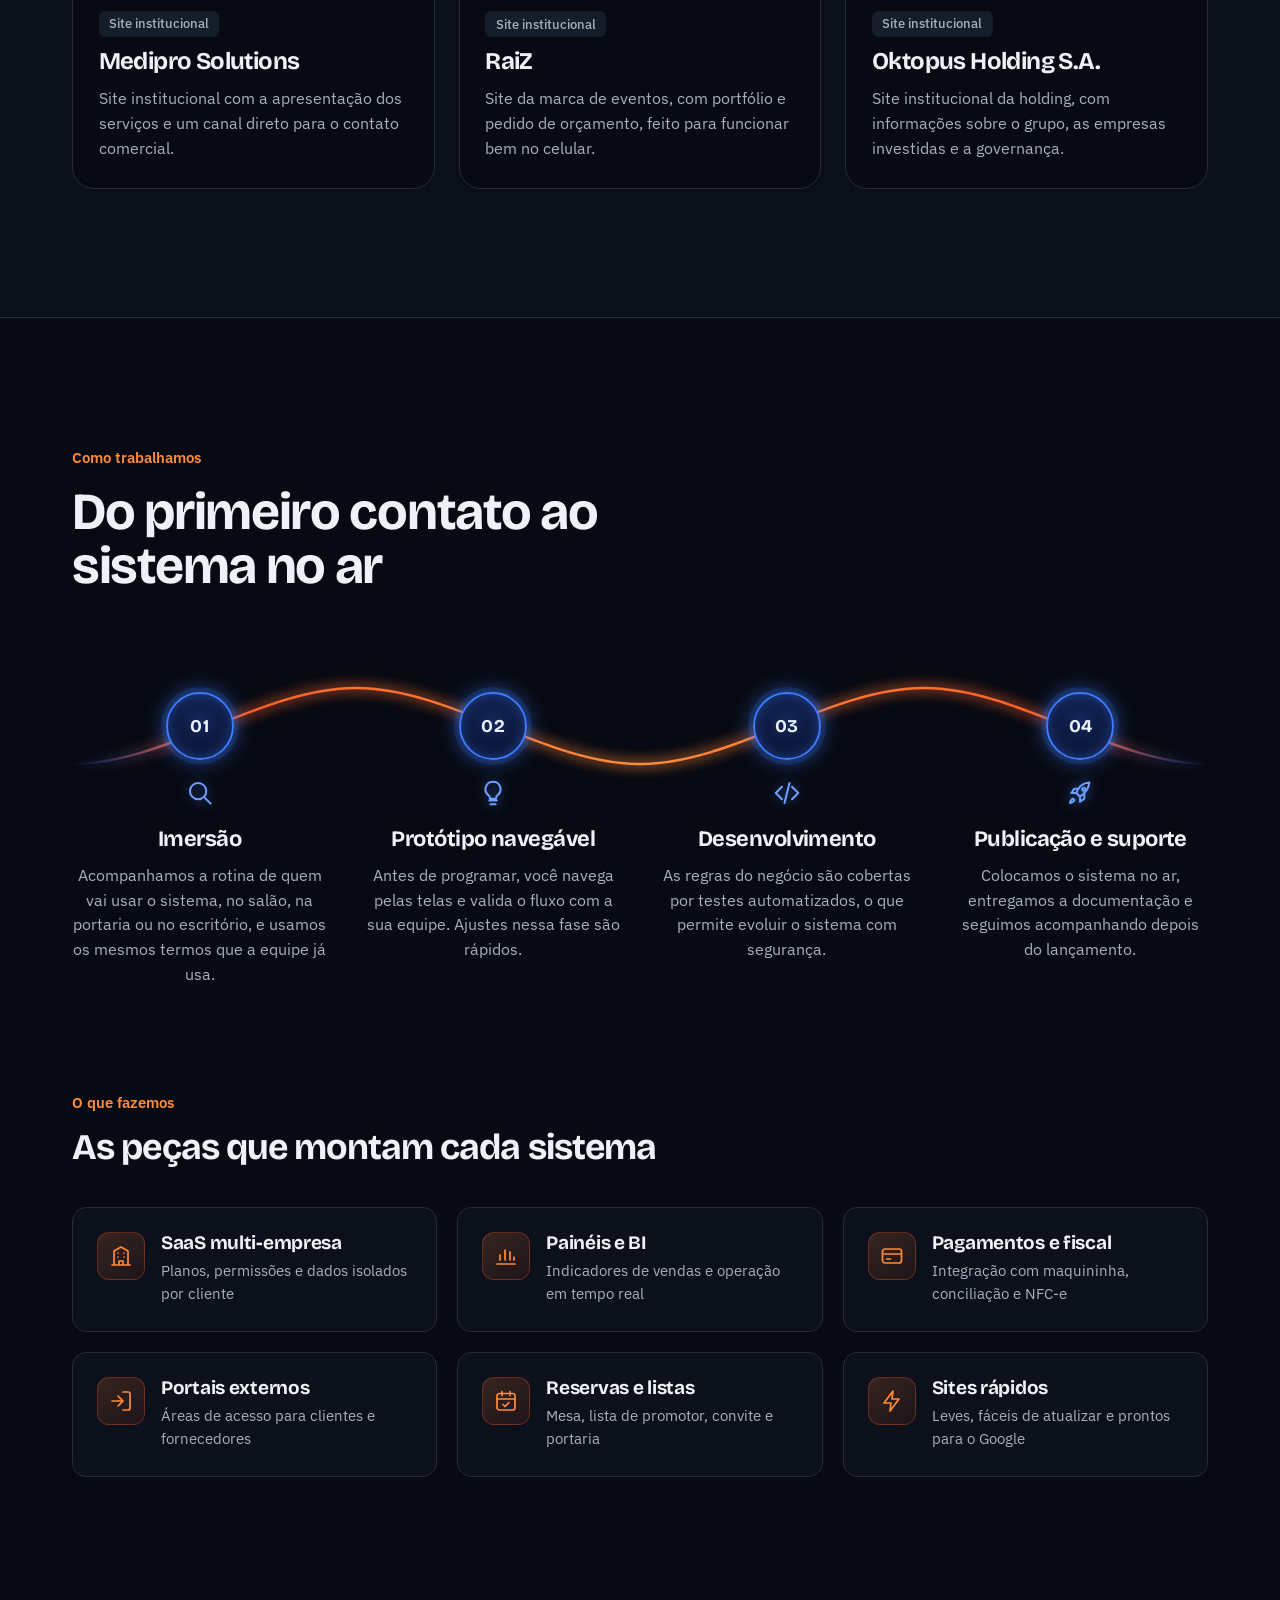
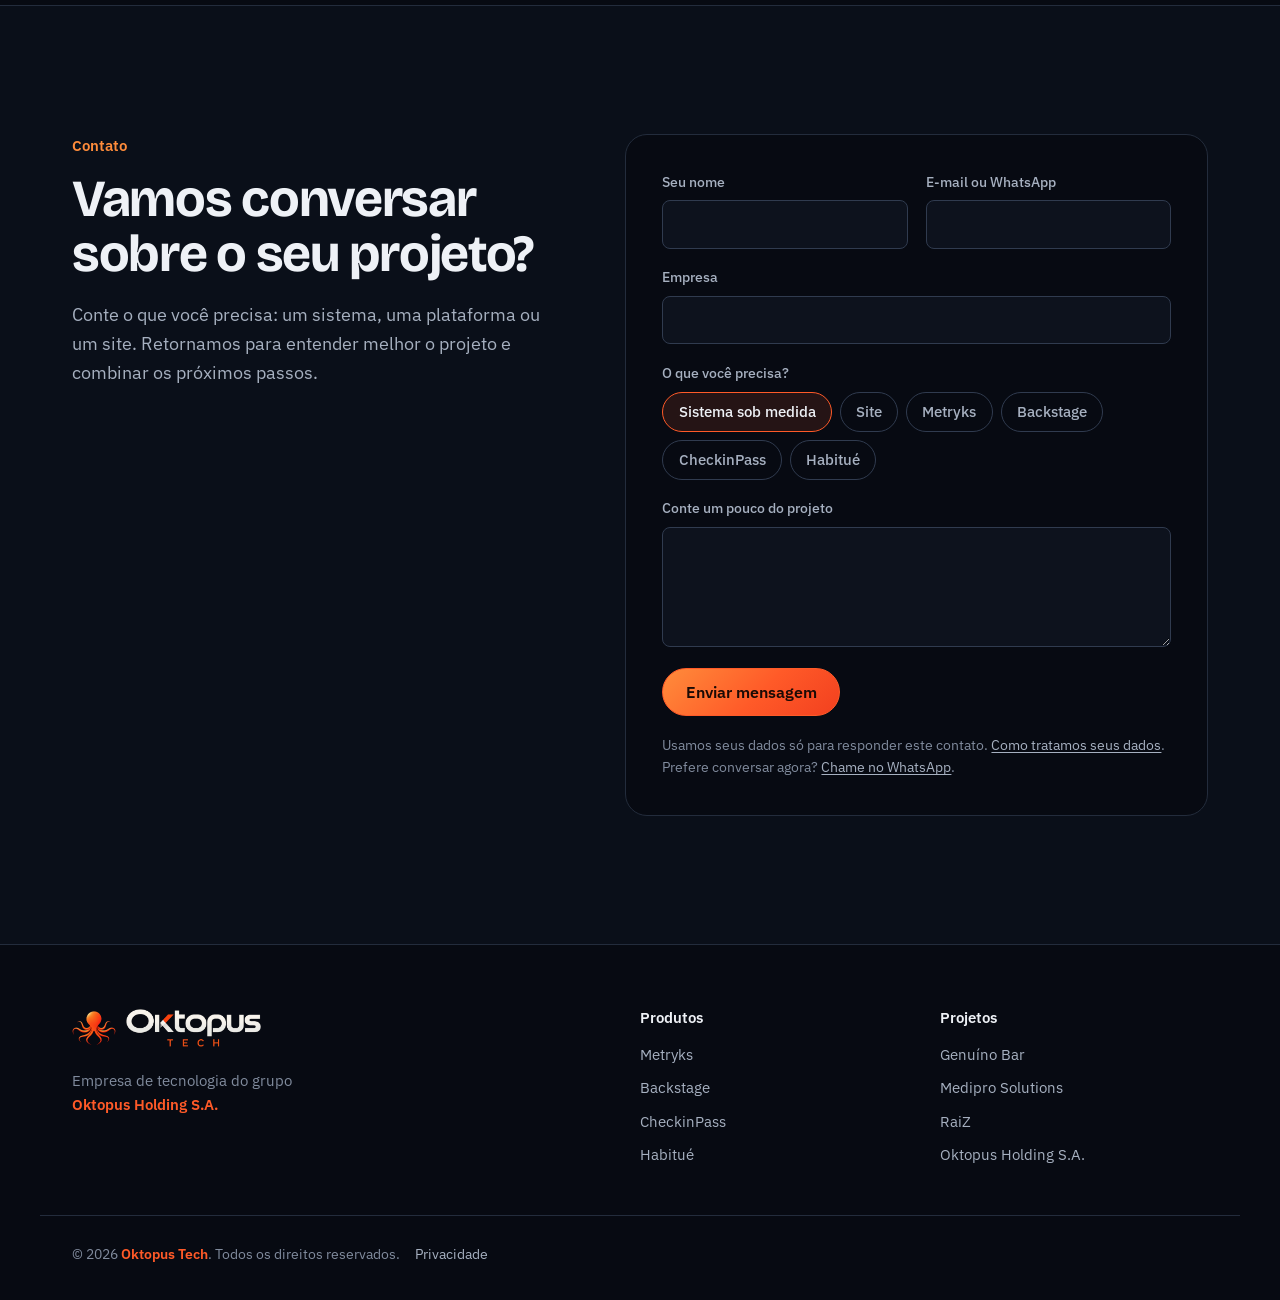
==== commit 49378fa3: "Rodapé: Oktopus Tech em laranja Co-Authored-By: Claude Opus 5 (1M context) <noreply@anthropic.com>" ====
--- a/index.html
+++ b/index.html
@@ -495,7 +495,7 @@
       </nav>
     </div>
     <div class="wrap rodape__base">
-      <small>© <span data-ano>2026</span> Oktopus Tech. Todos os direitos reservados. <a href="/privacidade">Privacidade</a></small>
+      <small>© <span data-ano>2026</span> <span class="marca-nome">Oktopus Tech</span>. Todos os direitos reservados. <a href="/privacidade">Privacidade</a></small>
     </div>
   </footer>
 
--- a/assets/css/style.css
+++ b/assets/css/style.css
@@ -455,6 +455,7 @@
 .rodape__grade { display: grid; grid-template-columns: 2fr 1fr 1fr; gap: 2rem; }
 .rodape__grade p { margin-top: 1rem; color: var(--txt-3); font-size: .9375rem; max-width: 22rem; }
 .rodape__grade .destaque { color: var(--coral); font-weight: 600; white-space: nowrap; }
+.rodape__base .marca-nome { color: var(--coral); font-weight: 600; }
 .rodape nav { display: grid; align-content: start; gap: .6rem; }
 .rodape h4 { margin: 0 0 .4rem; font: 600 .9375rem/1.2 var(--f-text); color: var(--txt); }
 .rodape nav a { color: var(--txt-2); font-size: .9375rem; }
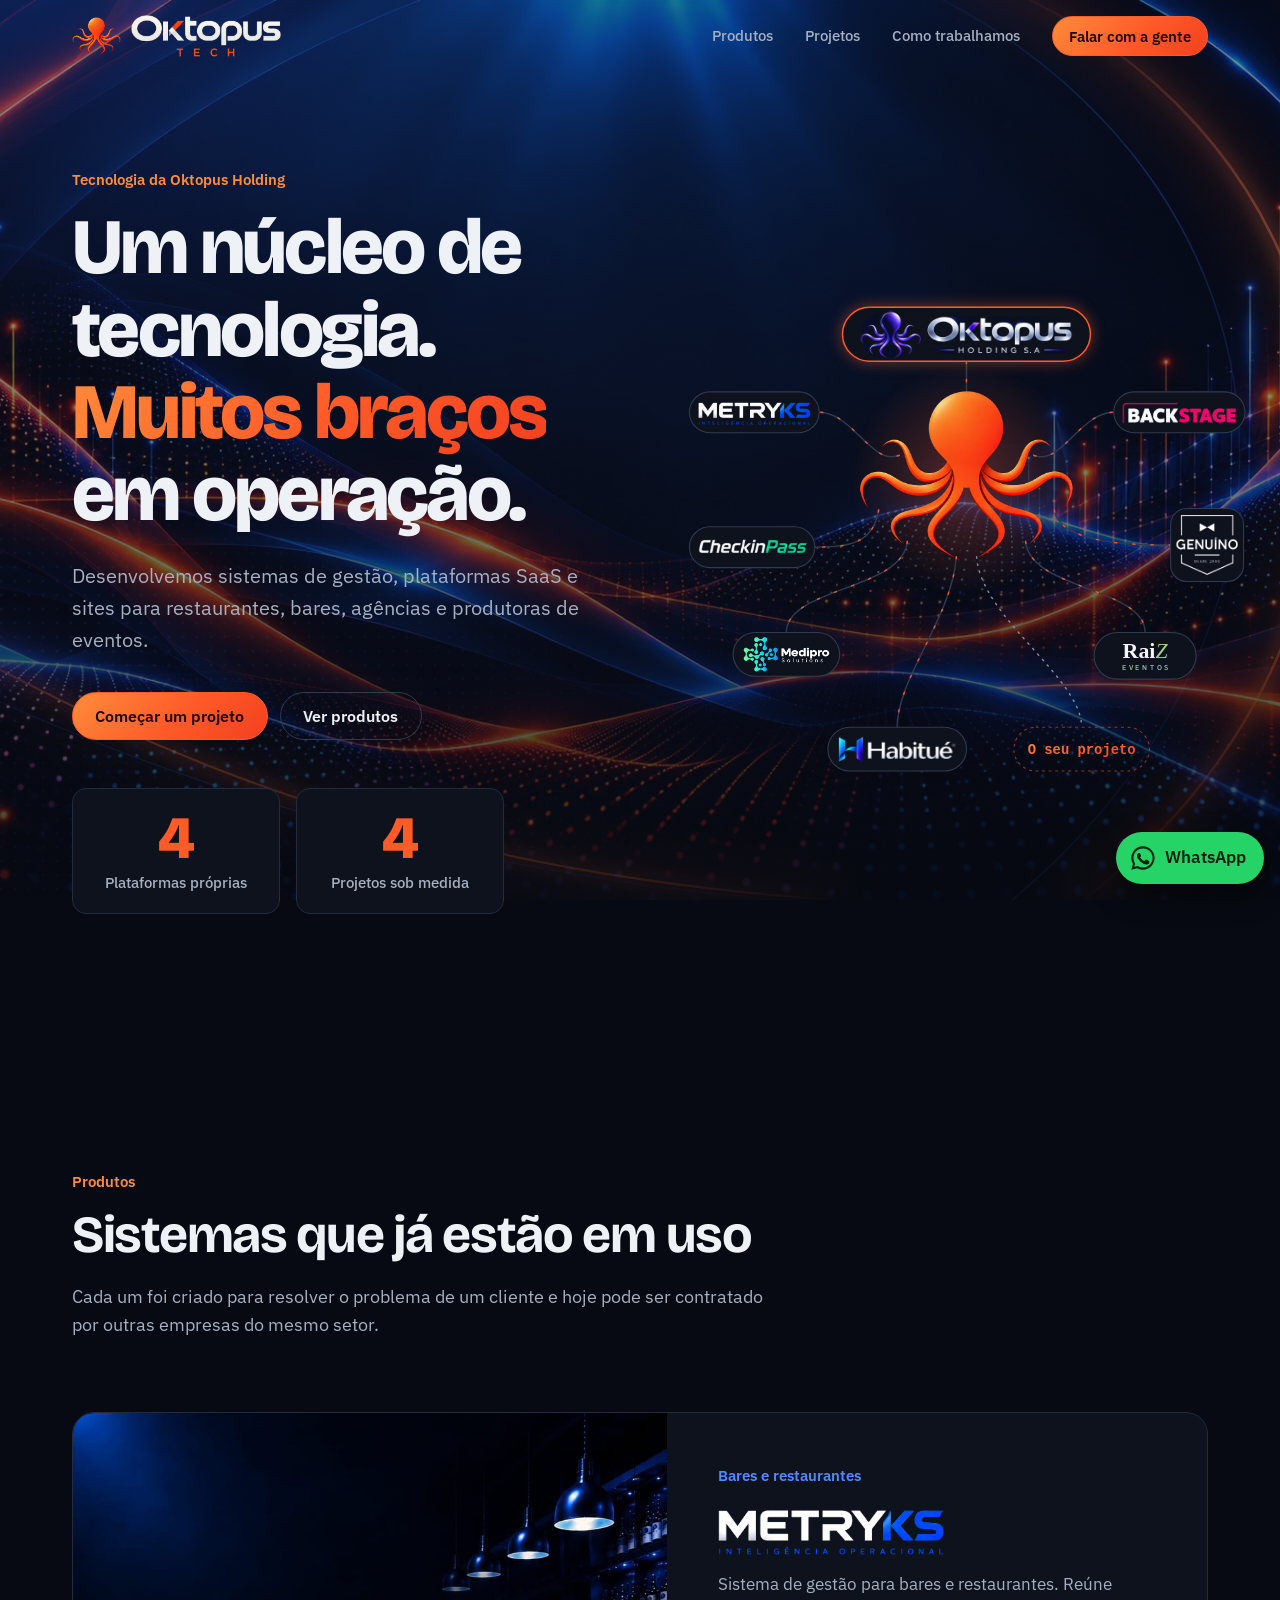
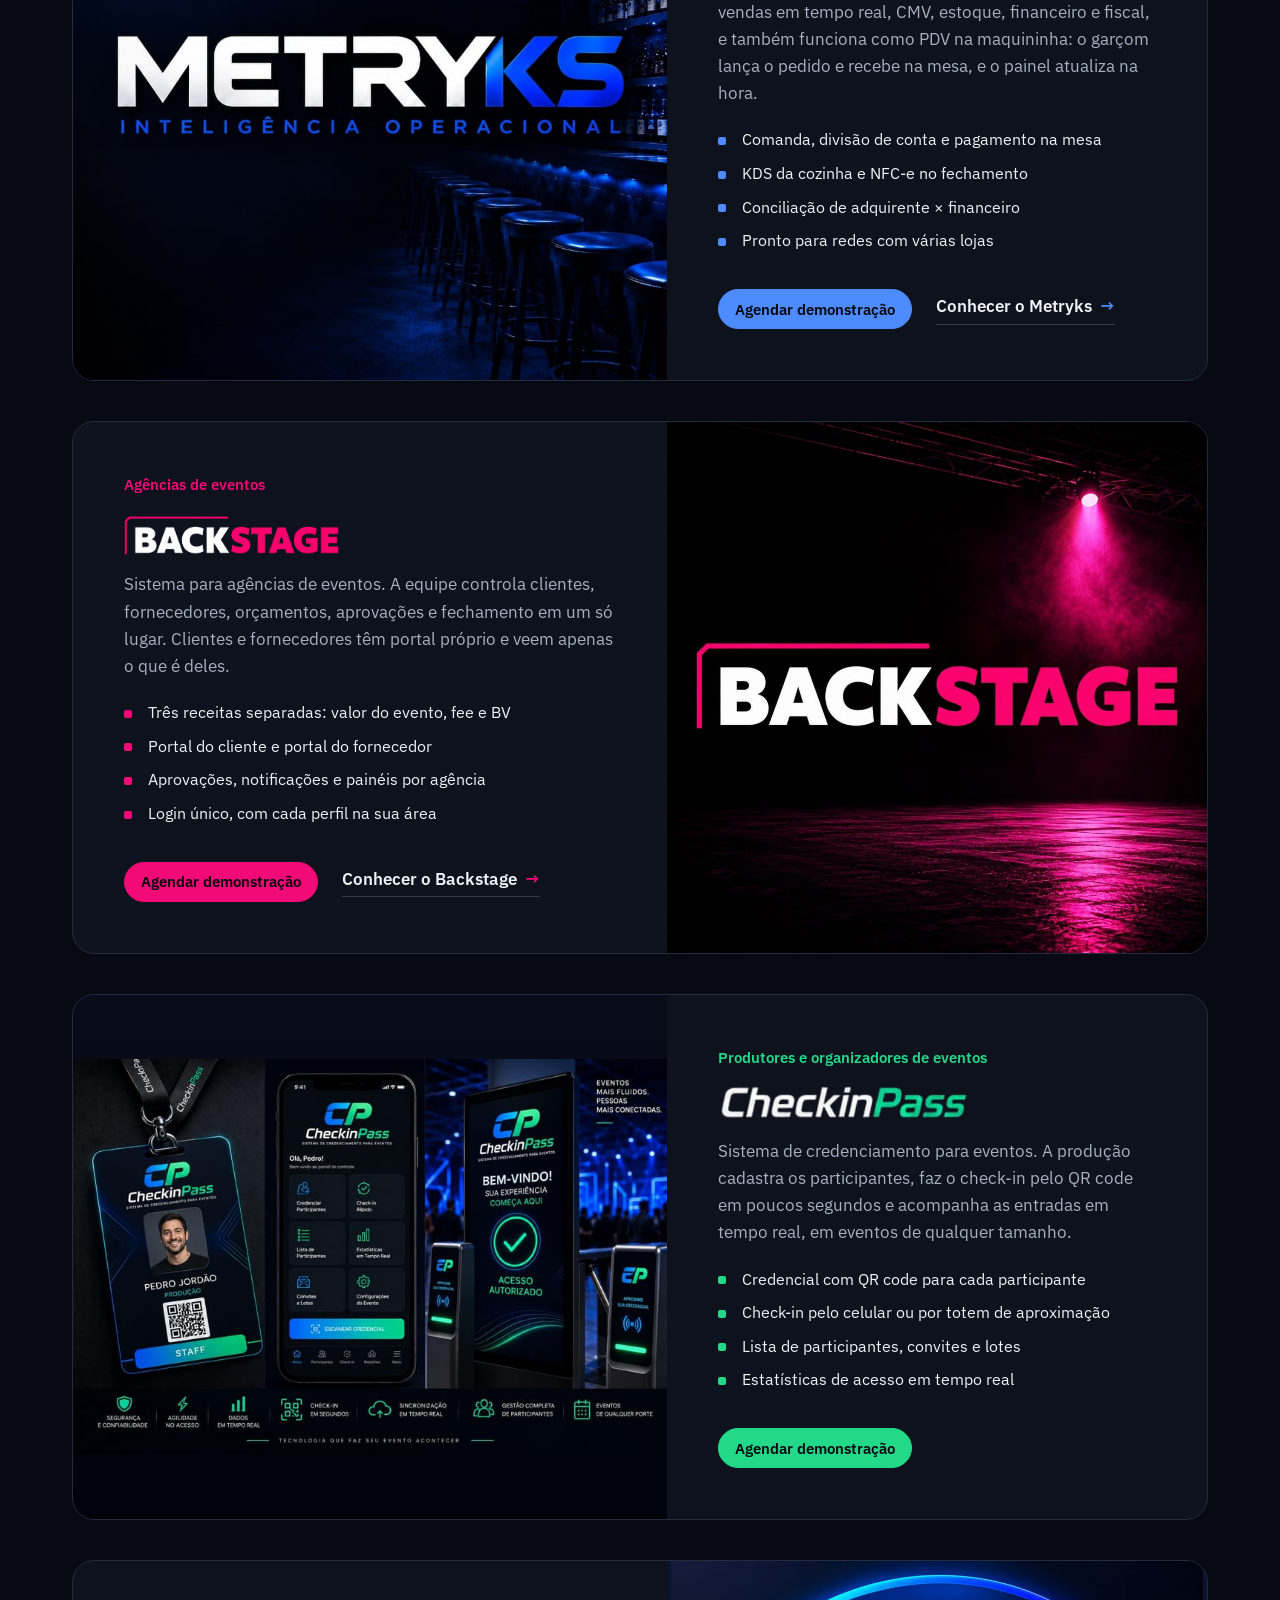
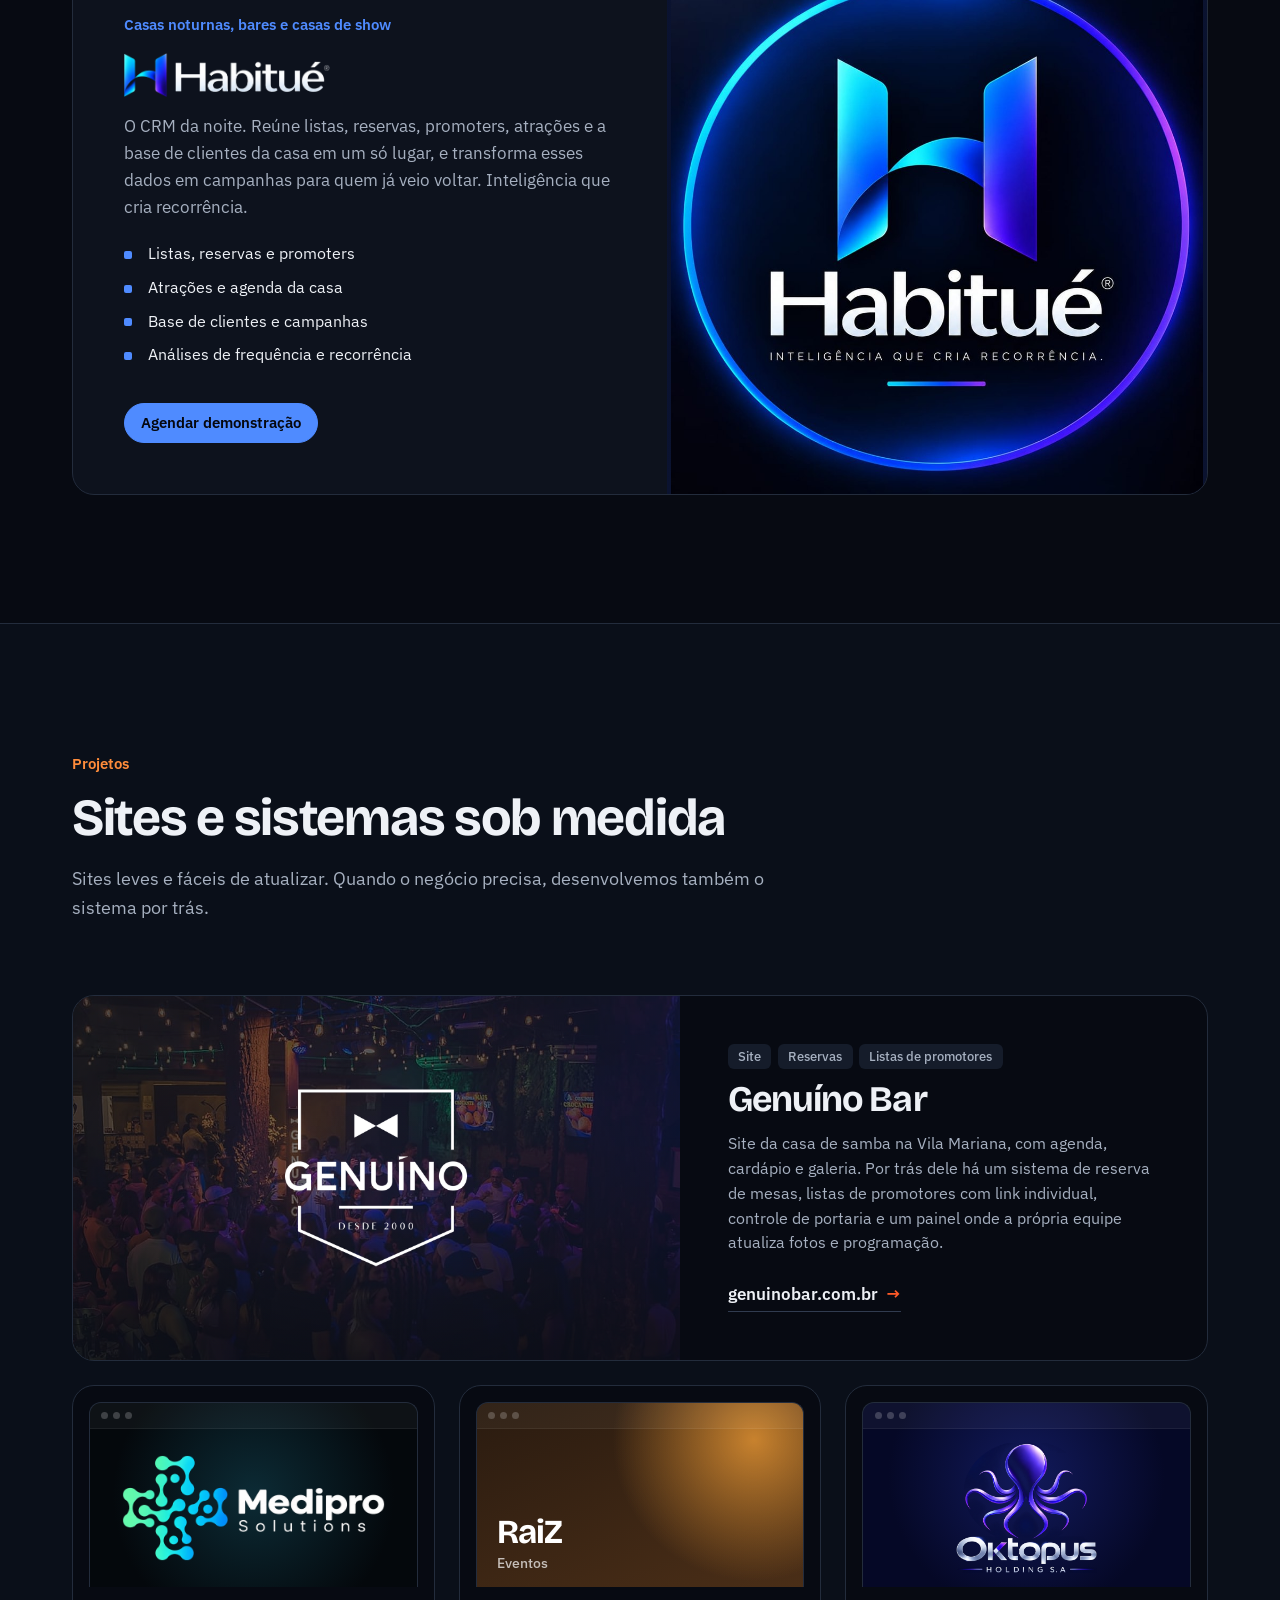
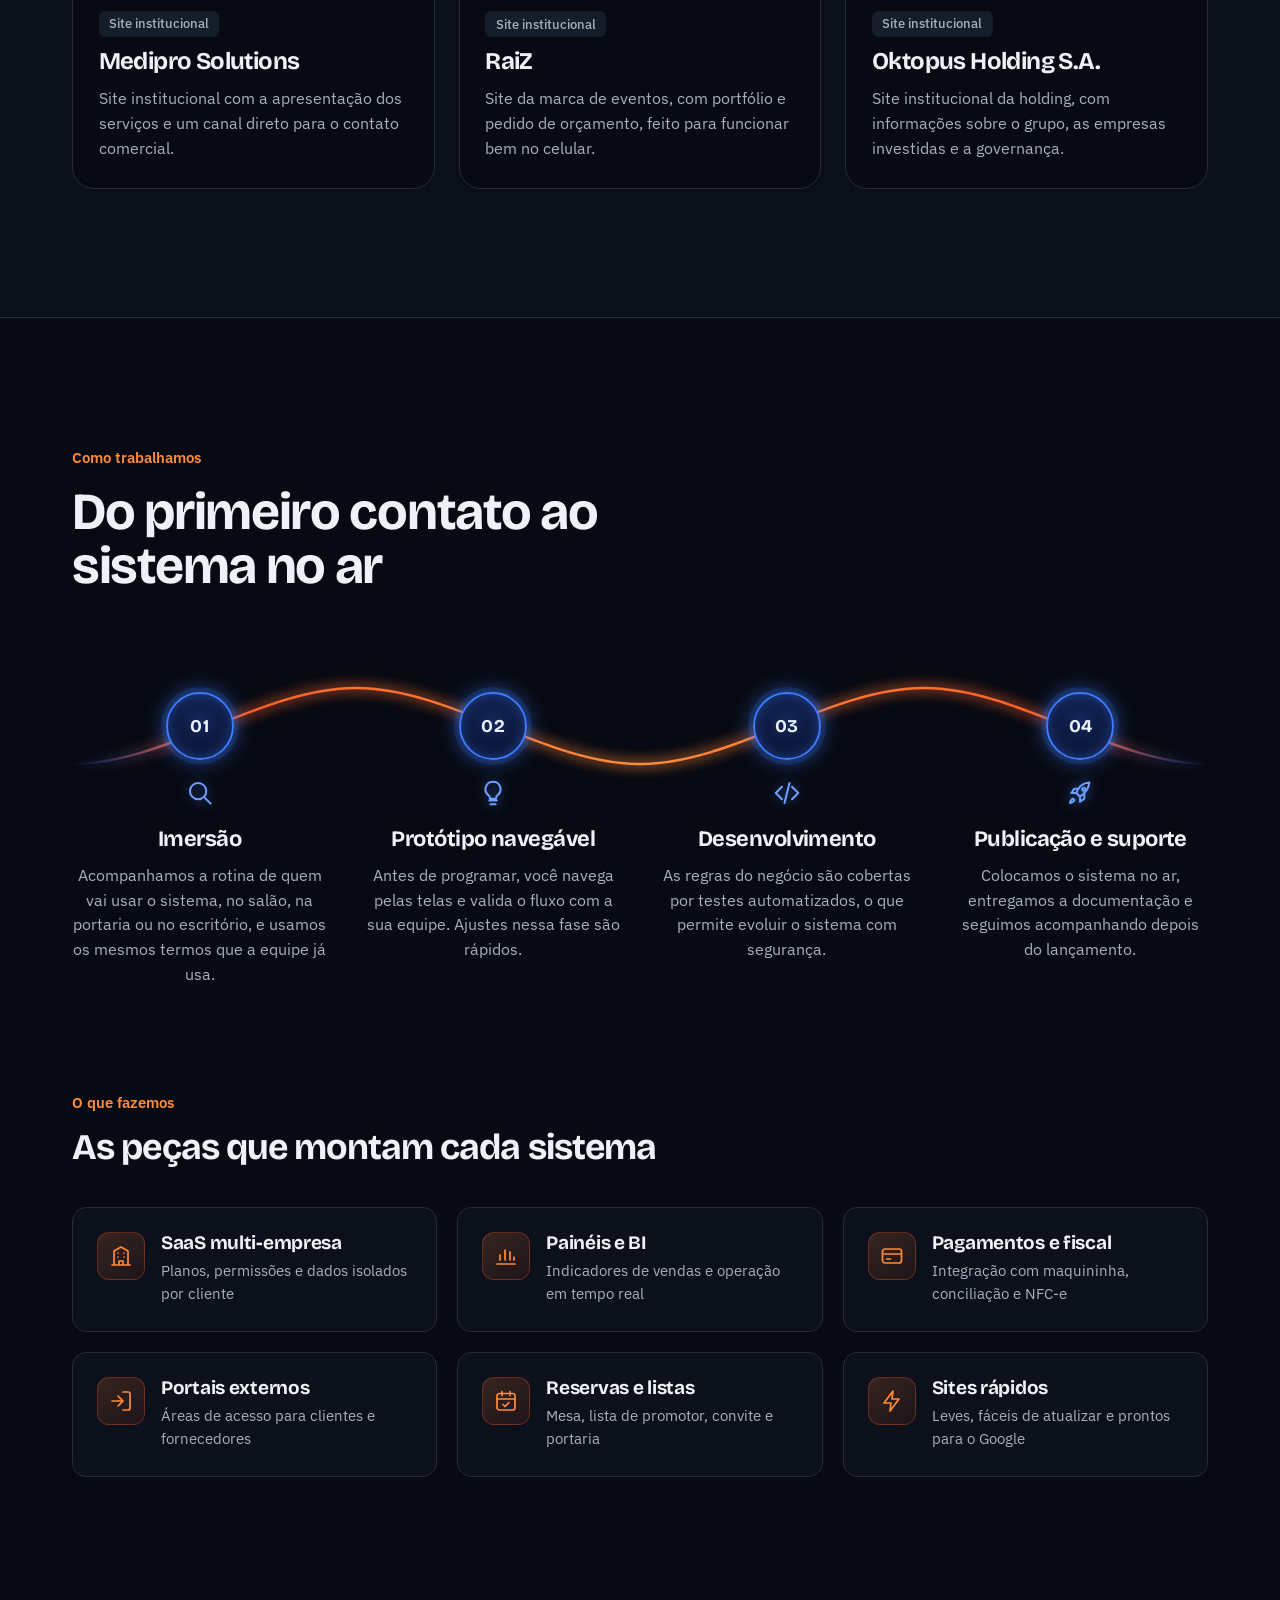
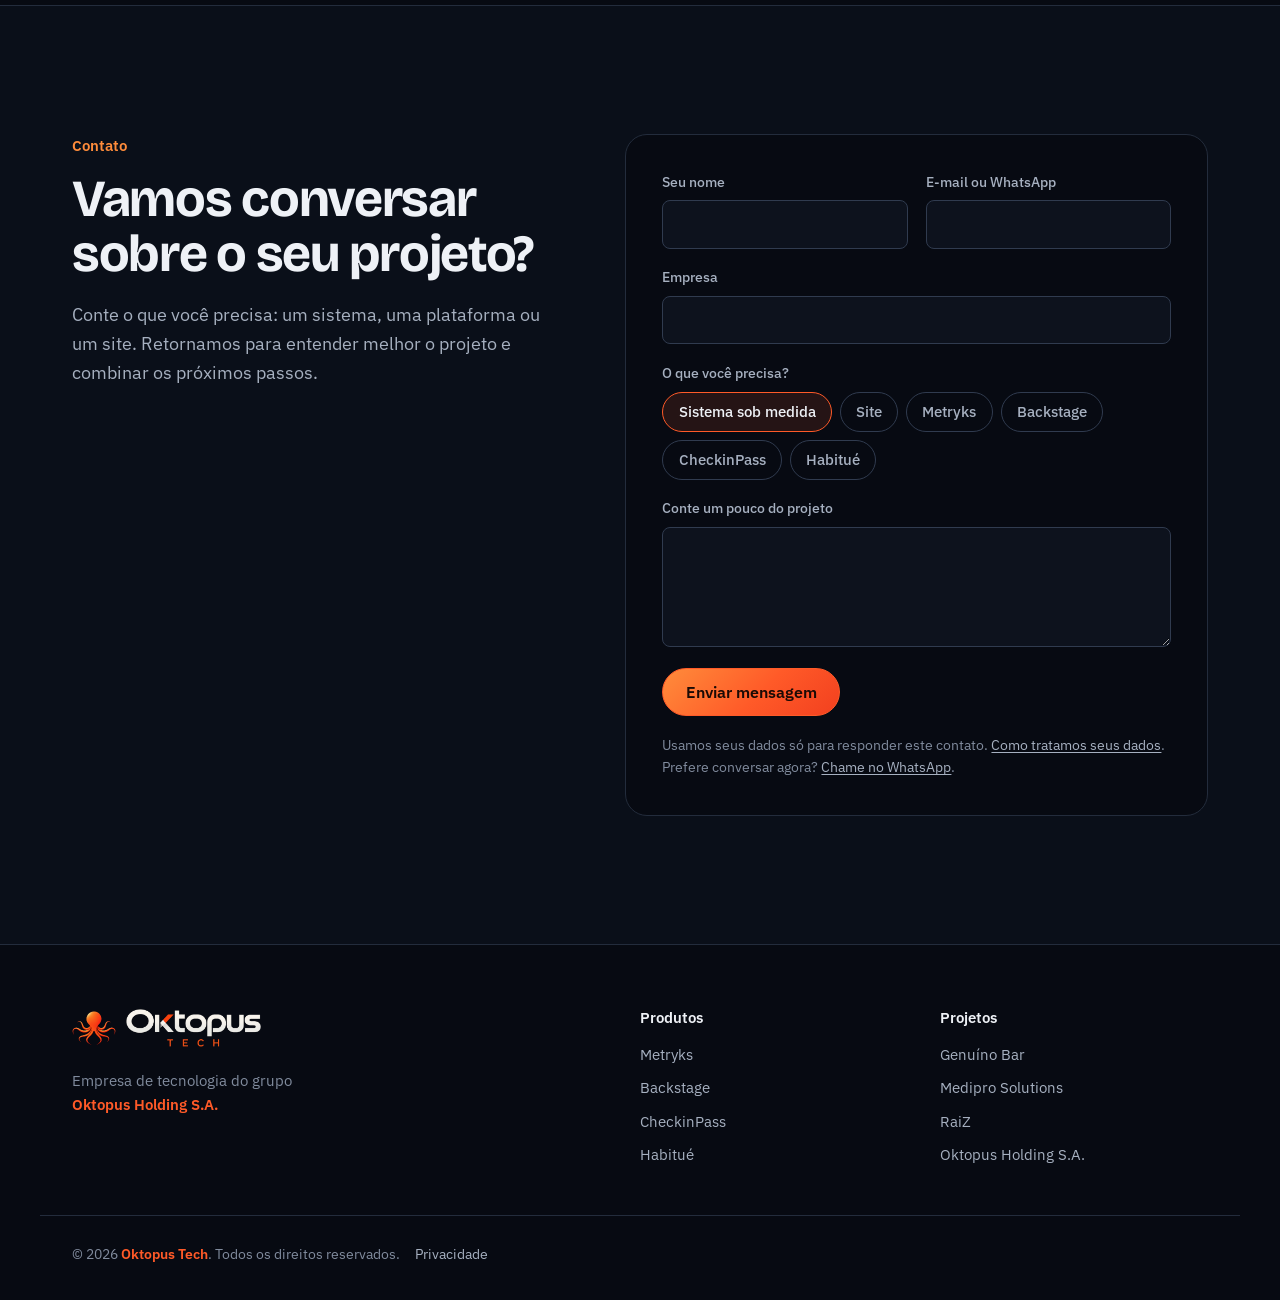
==== commit 200dd26c: "Diagrama: "O seu projeto" maior e em negrito Co-Authored-By: Claude Opus 5 (1M context) <noreply@ant" ====
--- a/index.html
+++ b/index.html
@@ -136,7 +136,7 @@
               <a href="#raiz" aria-label="RaiZ Eventos"><g class="no" data-no="raiz"><rect x="455" y="320" width="140" height="64" rx="32"/><text class="marca-raiz" x="525" y="355">Rai<tspan>Z</tspan></text><text class="marca-raiz__sub" x="527" y="372">eventos</text></g></a>
               <a href="#habitue" aria-label="Habitué"><g class="no" data-no="habitue"><rect x="90" y="450" width="190" height="60" rx="30"/><image href="assets/img/marcas/habitue-logo.png" x="105" y="463" width="160" height="34.2"/></g></a>
               <a href="#holding" aria-label="Oktopus Holding S.A., a cabeça do grupo"><g class="no no--cabeca" data-no="holding"><rect x="110" y="-126" width="340" height="74" rx="37"/><image href="assets/img/marcas/holding-logo-horizontal.png" x="135" y="-120" width="290" height="63.5"/></g></a>
-              <a href="#contato"><g class="no no--voce" data-no="voce"><rect x="360" y="450" width="156" height="60" rx="30"/><text x="438" y="485">O seu projeto</text></g></a>
+              <a href="#contato"><g class="no no--voce" data-no="voce"><rect x="345" y="450" width="186" height="60" rx="30"/><text x="438" y="486.5">O seu projeto</text></g></a>
             </g>
           </svg>
         </figure>
--- a/assets/css/style.css
+++ b/assets/css/style.css
@@ -199,7 +199,7 @@
 .no text.marca-raiz tspan { font-weight: 500; font-style: italic; fill: #A8D08D; }
 .no text.marca-raiz__sub { font: 500 9px/1 var(--f-text); letter-spacing: .42em; text-transform: uppercase; fill: #A8D08D; }
 .no--voce rect { fill: transparent; stroke-dasharray: 4 5; stroke: rgba(255, 90, 40, .55); }
-.no--voce text { fill: url(#laranja-polvo); font-size: 16px; font-weight: 500; }
+.no--voce text { fill: url(#laranja-polvo); font-size: 19px; font-weight: 700; }
 
 @media (prefers-reduced-motion: reduce) {
   .bracos .fluxo-braco, .brilho { animation: none; }
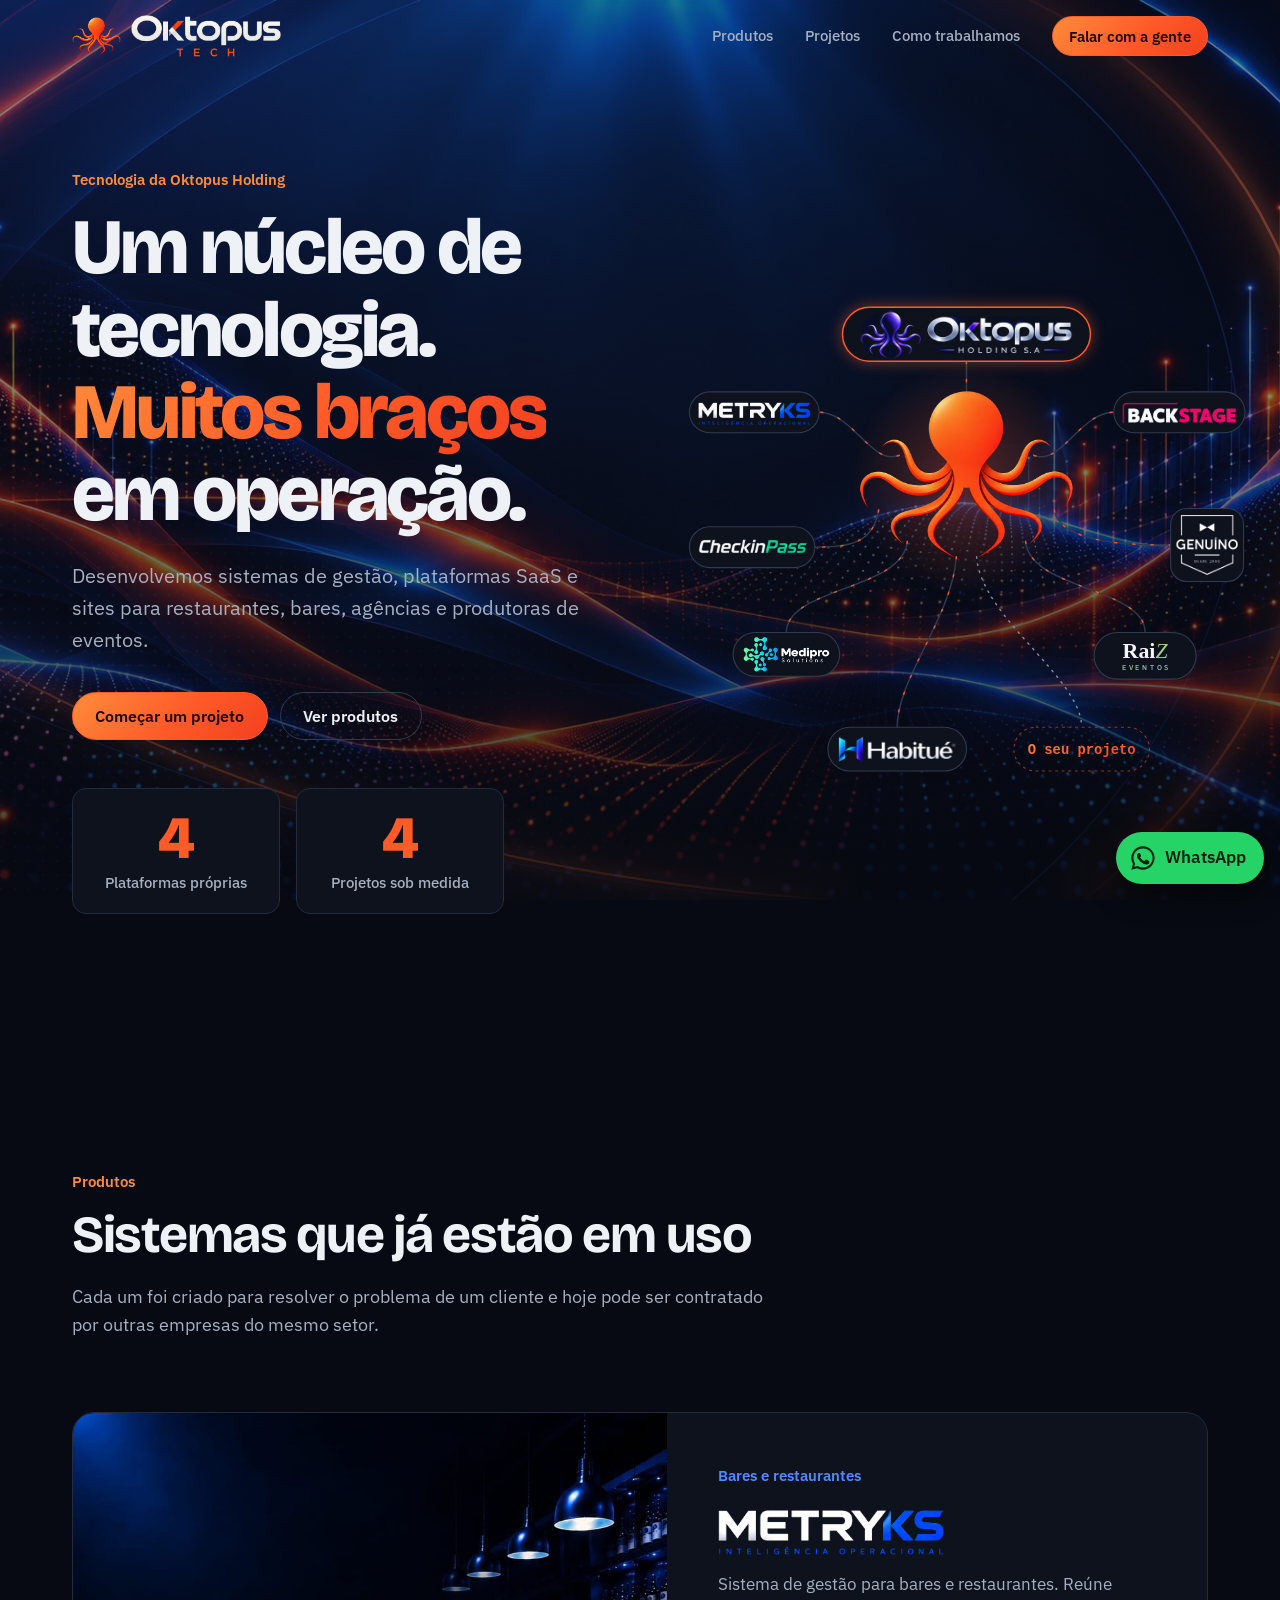
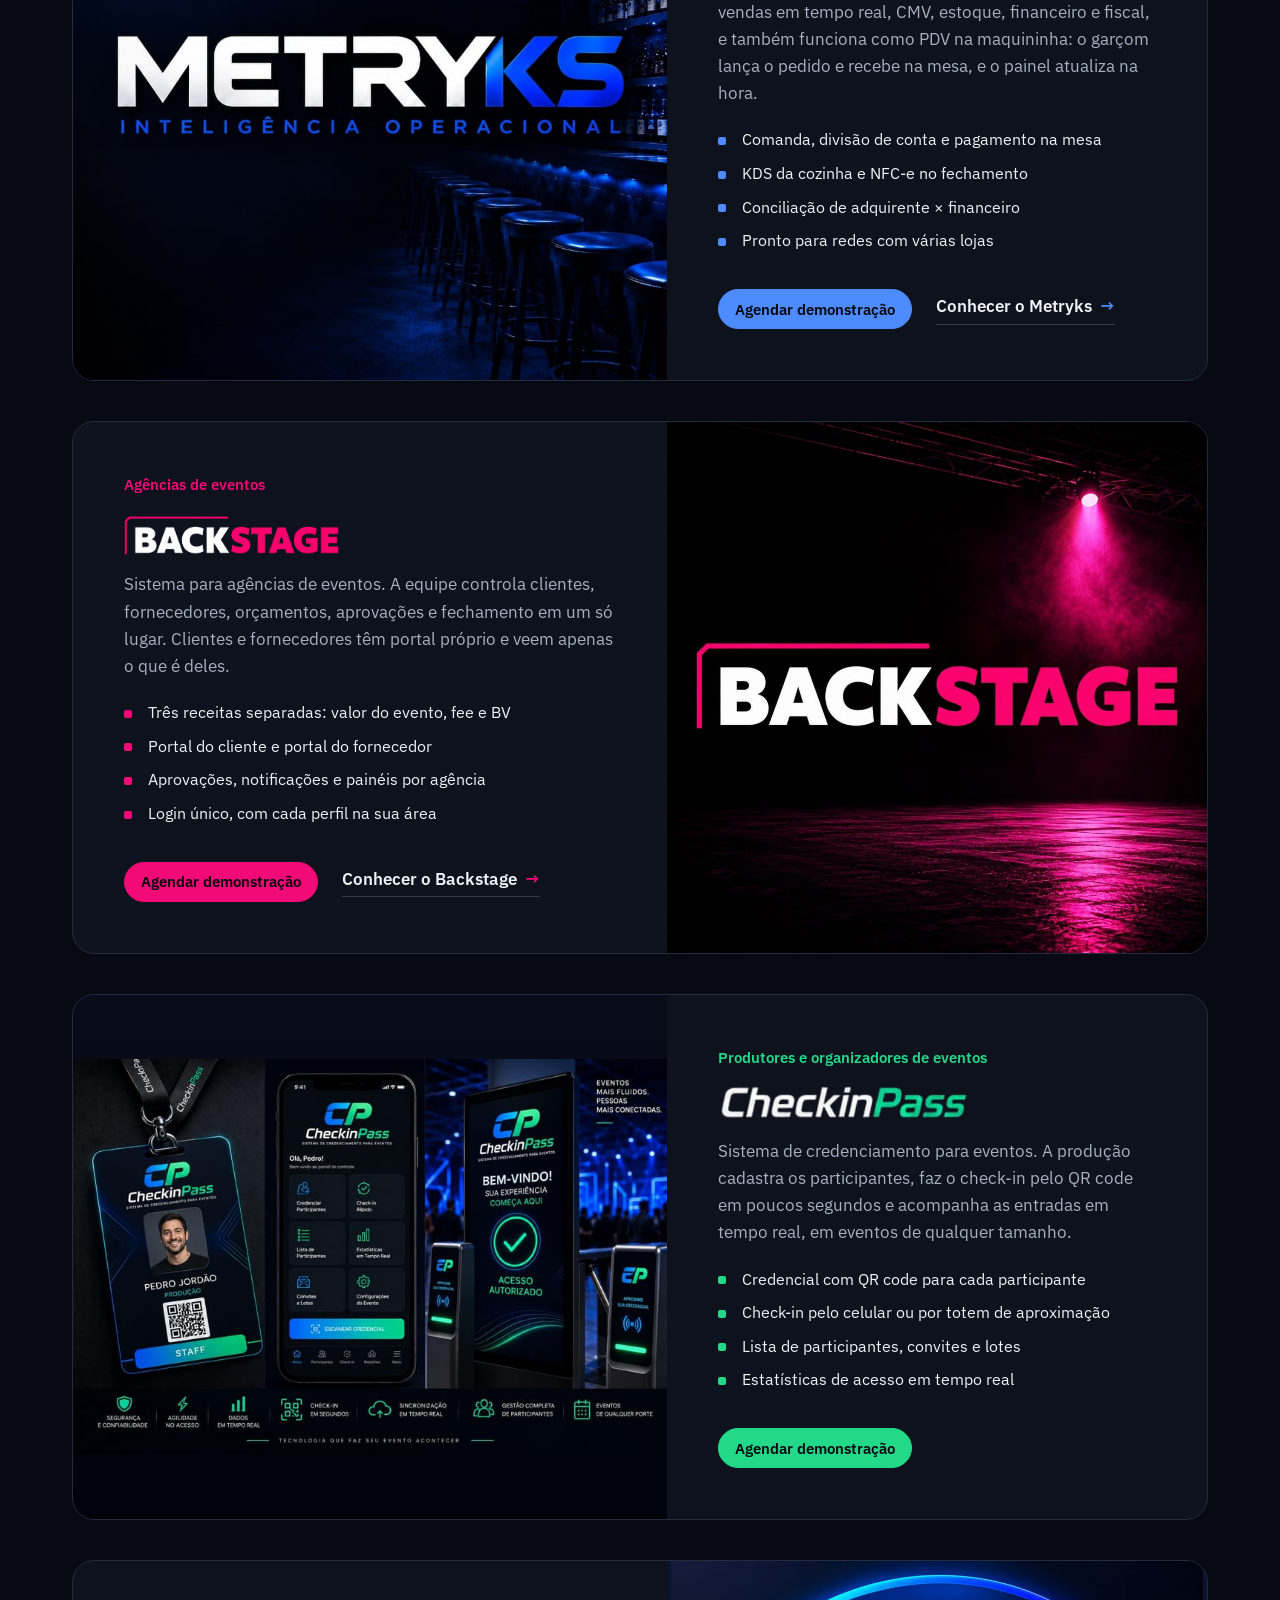
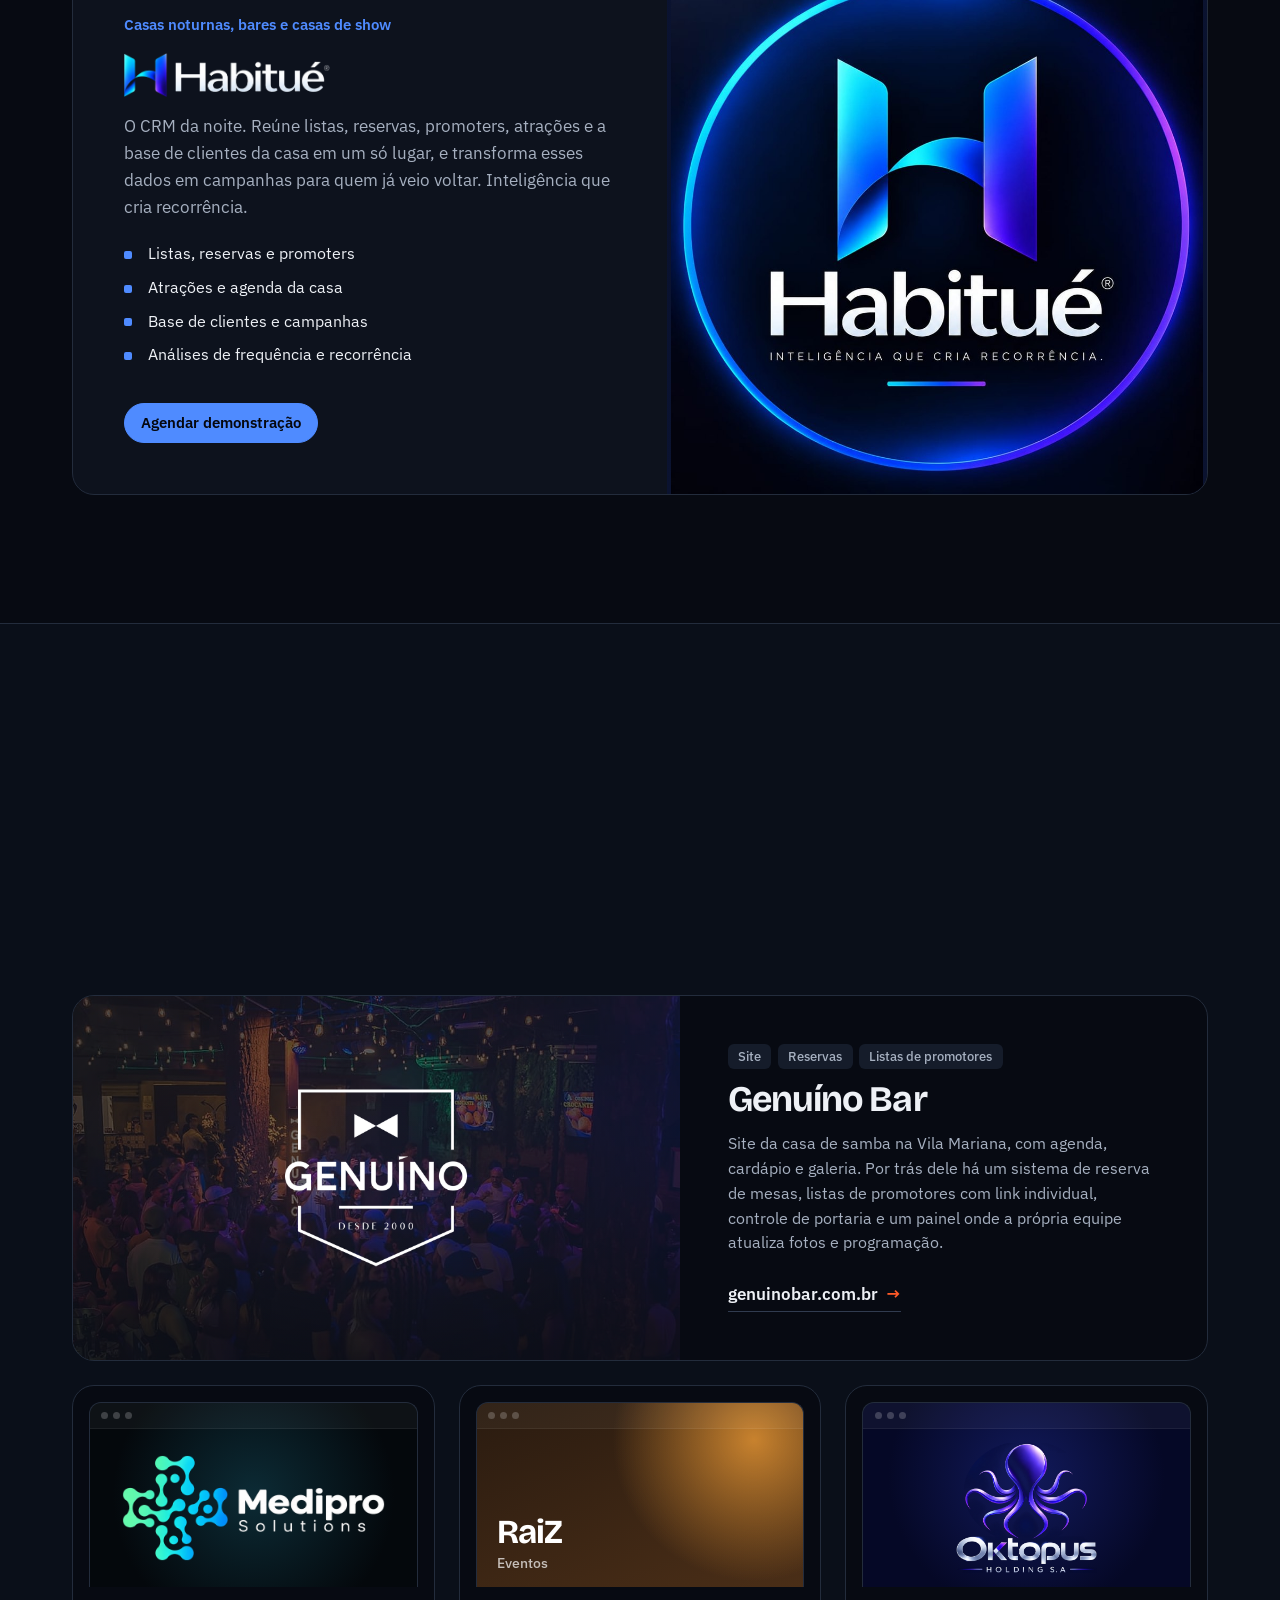
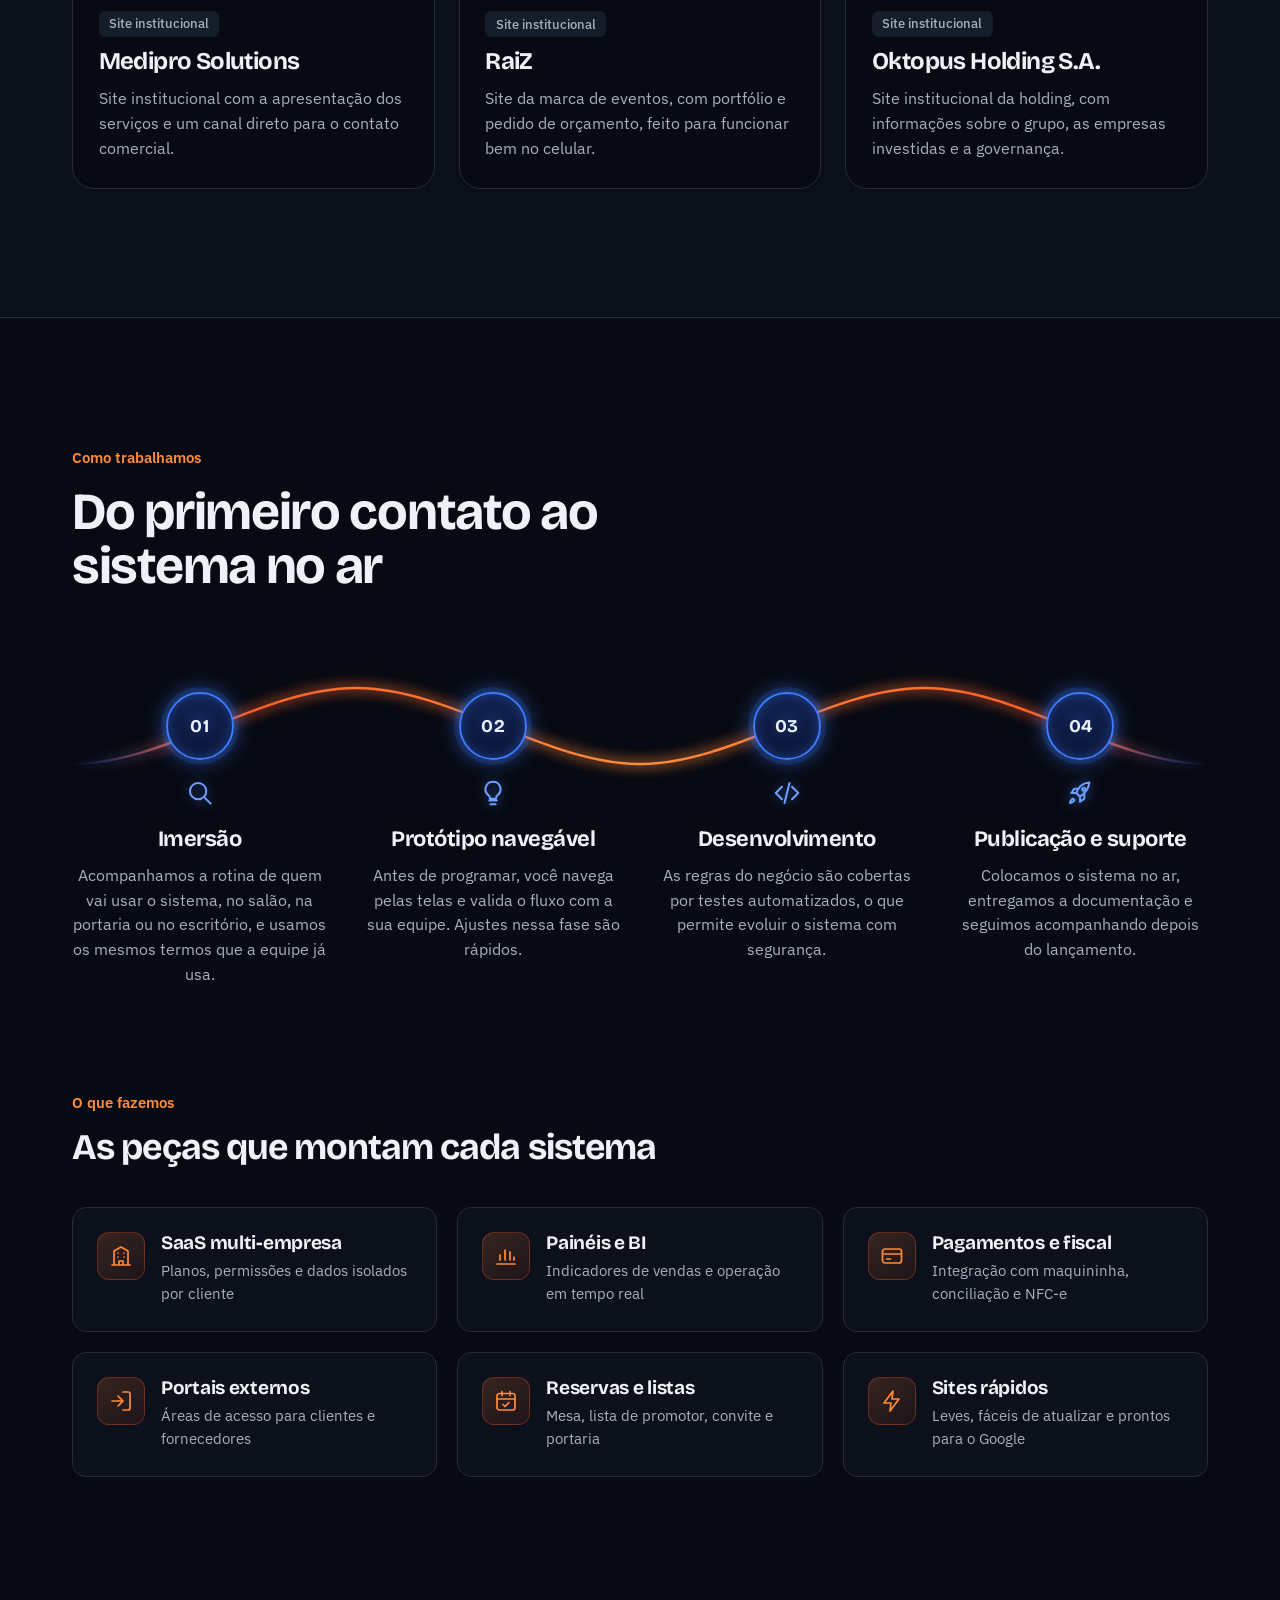
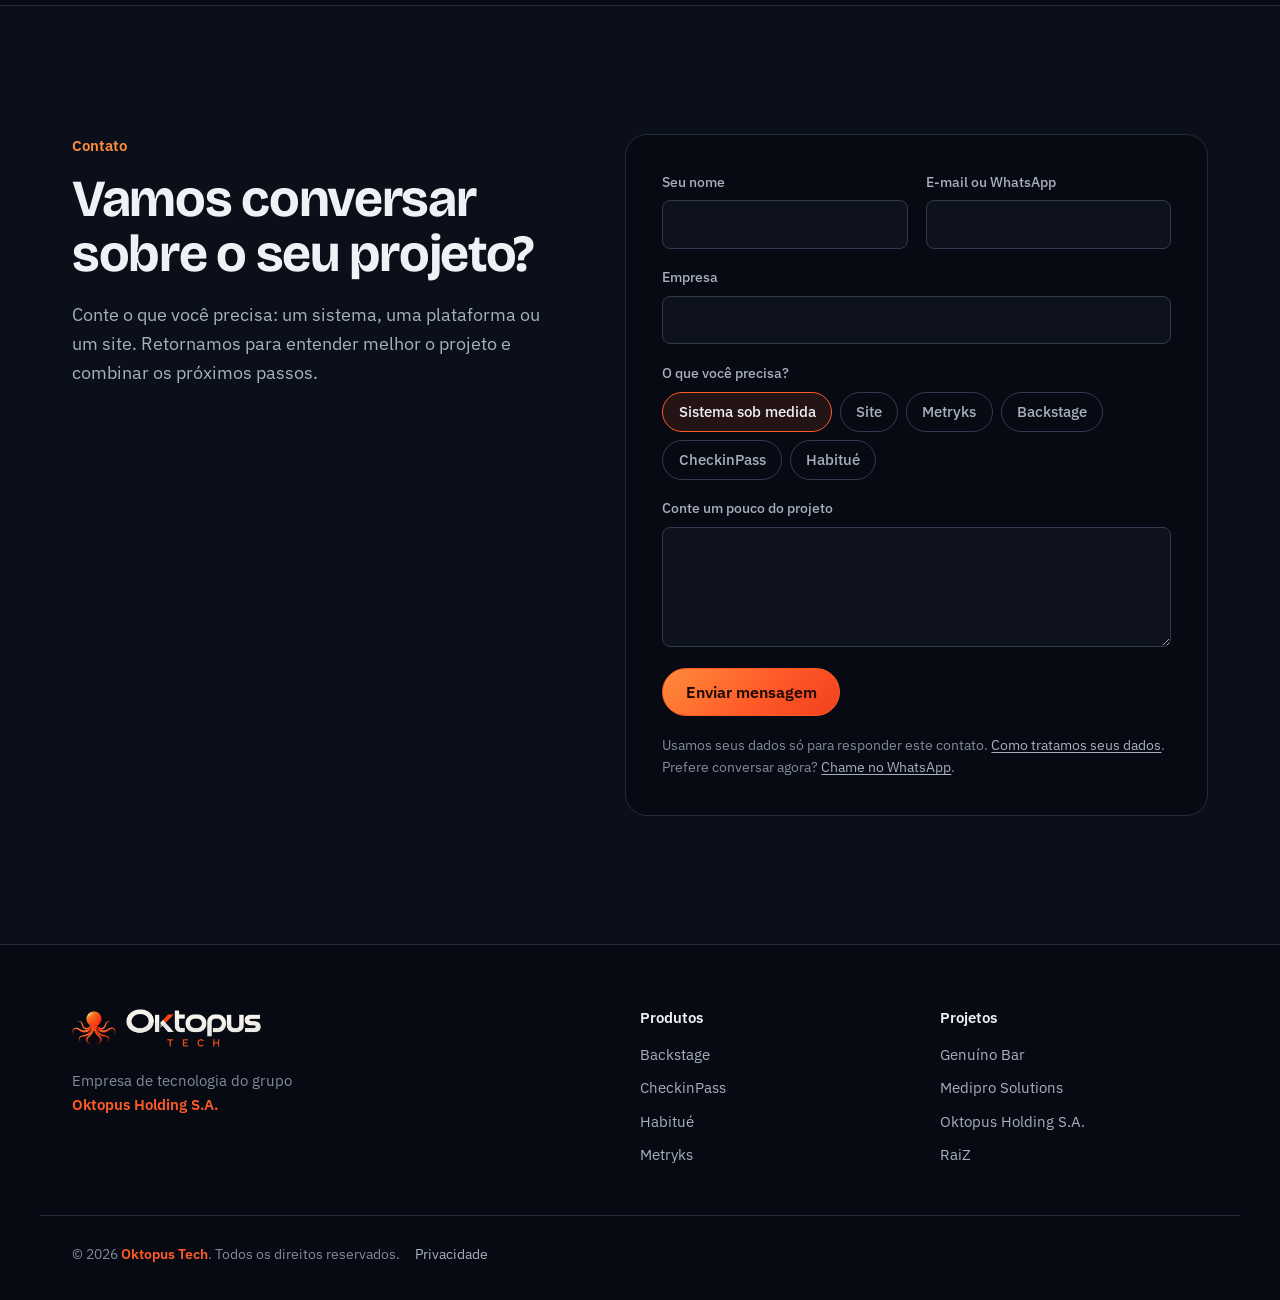
==== commit fbc67175: "Rodapé: produtos e projetos em ordem alfabética Co-Authored-By: Claude Opus 5 (1M context) <noreply@" ====
--- a/index.html
+++ b/index.html
@@ -481,17 +481,17 @@
       </div>
       <nav aria-label="Produtos">
         <h4>Produtos</h4>
-        <a href="#metryks">Metryks</a>
         <a href="#backstage">Backstage</a>
         <a href="#checkinpass">CheckinPass</a>
         <a href="#habitue">Habitué</a>
+        <a href="#metryks">Metryks</a>
       </nav>
       <nav aria-label="Projetos">
         <h4>Projetos</h4>
         <a href="#genuino">Genuíno Bar</a>
         <a href="#medipro">Medipro Solutions</a>
+        <a href="#holding">Oktopus Holding S.A.</a>
         <a href="#raiz">RaiZ</a>
-        <a href="#holding">Oktopus Holding S.A.</a>
       </nav>
     </div>
     <div class="wrap rodape__base">
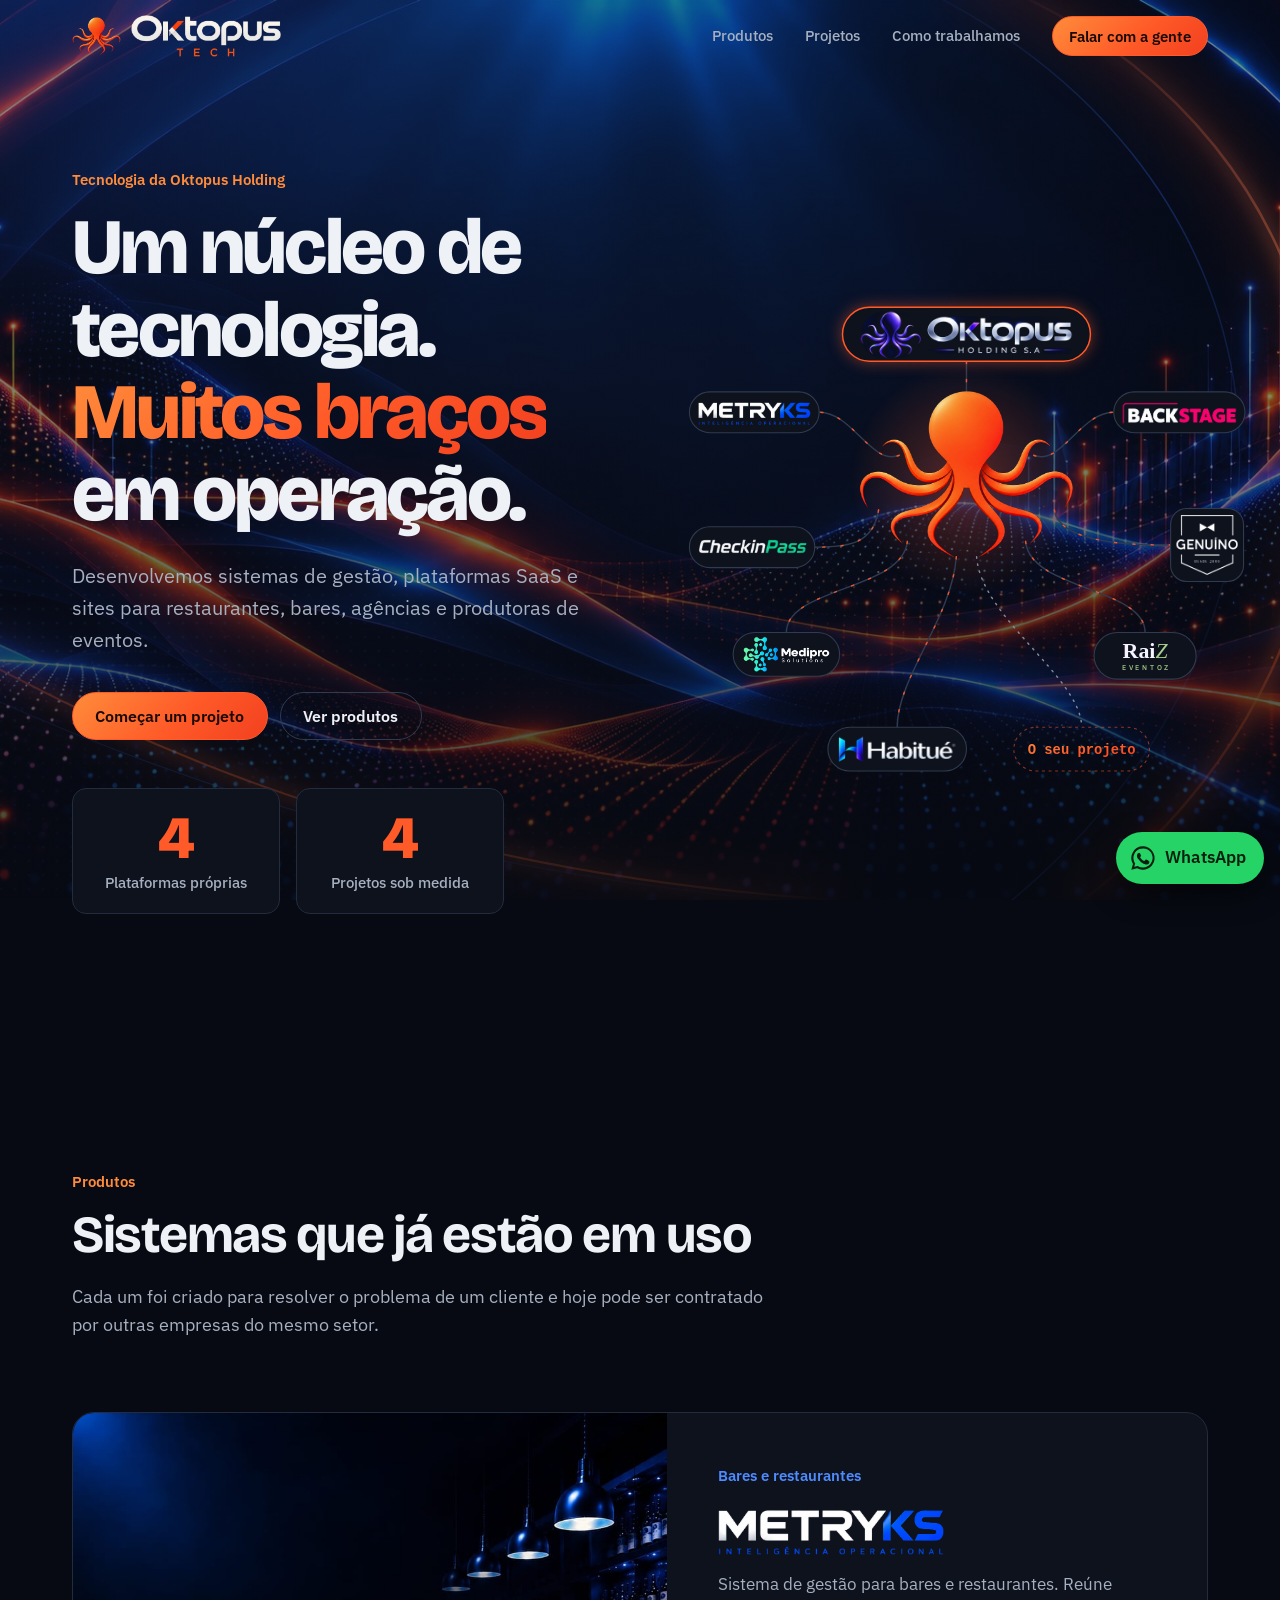
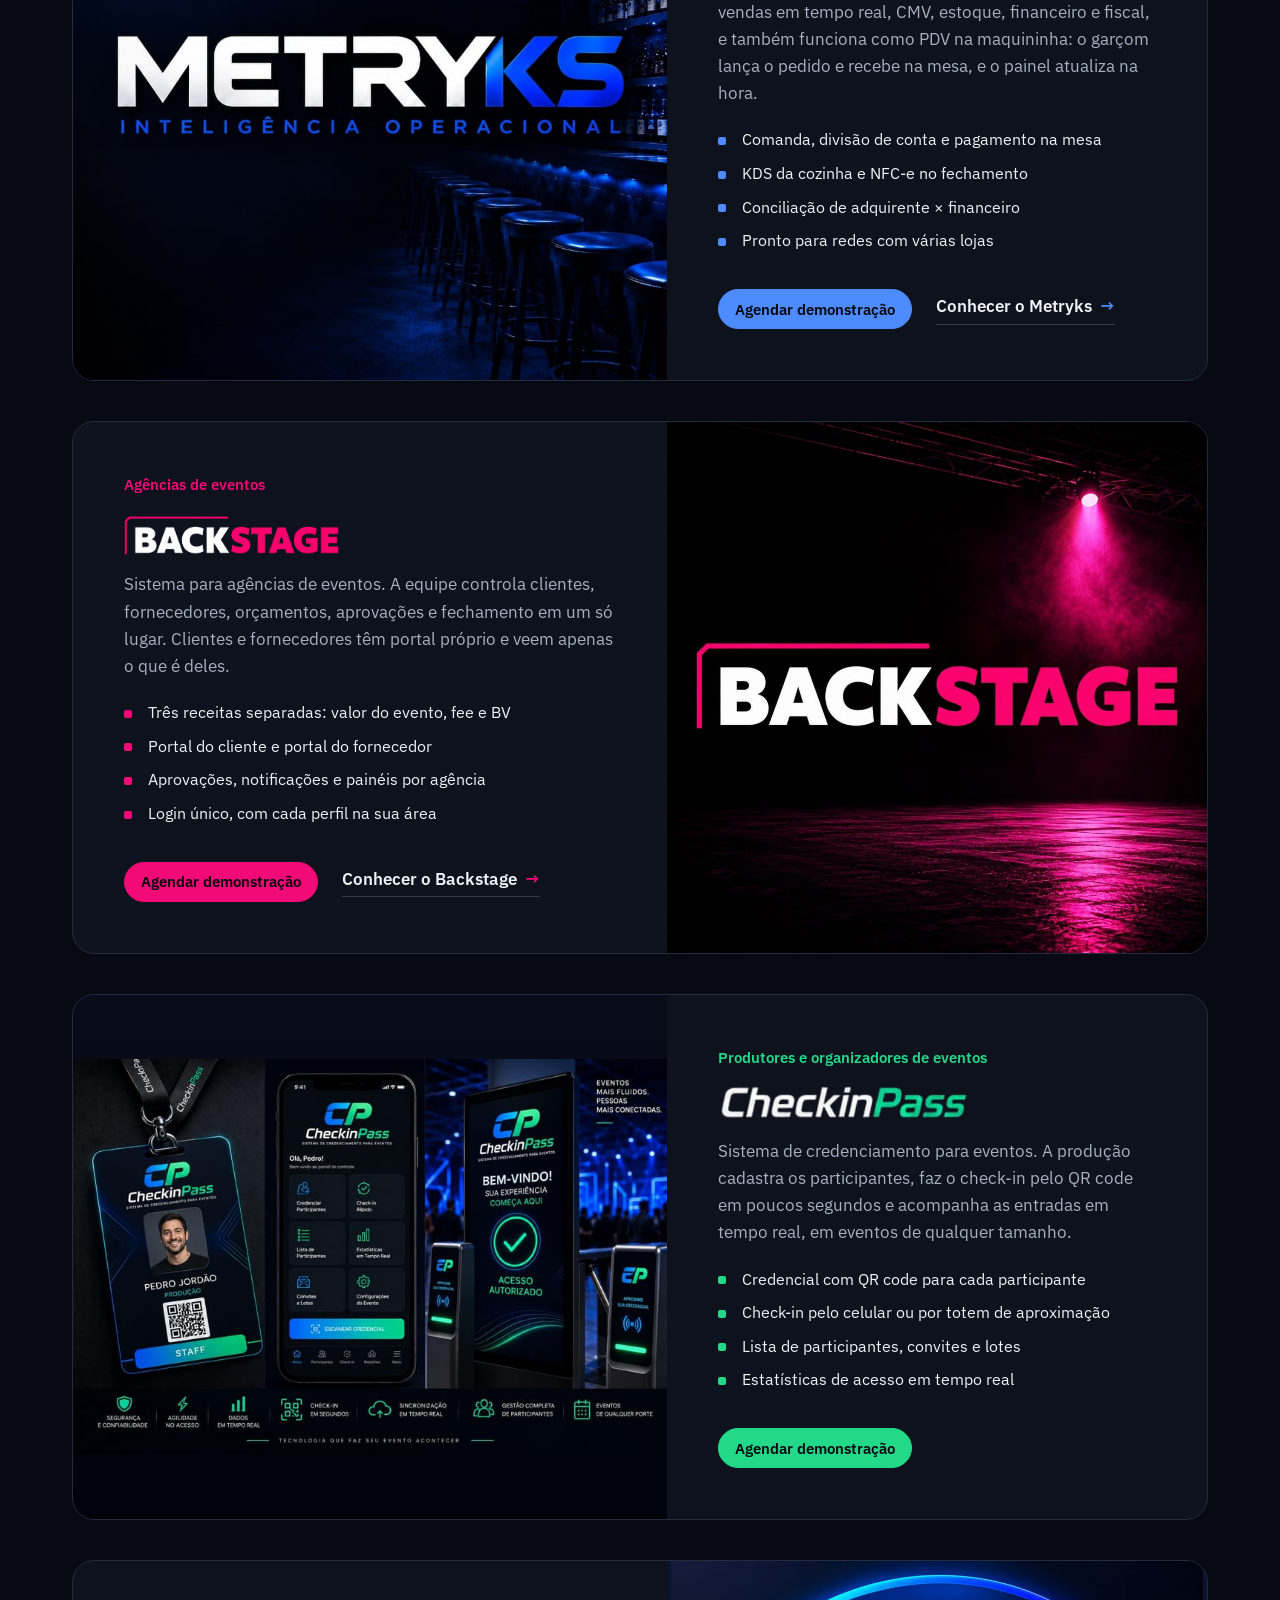
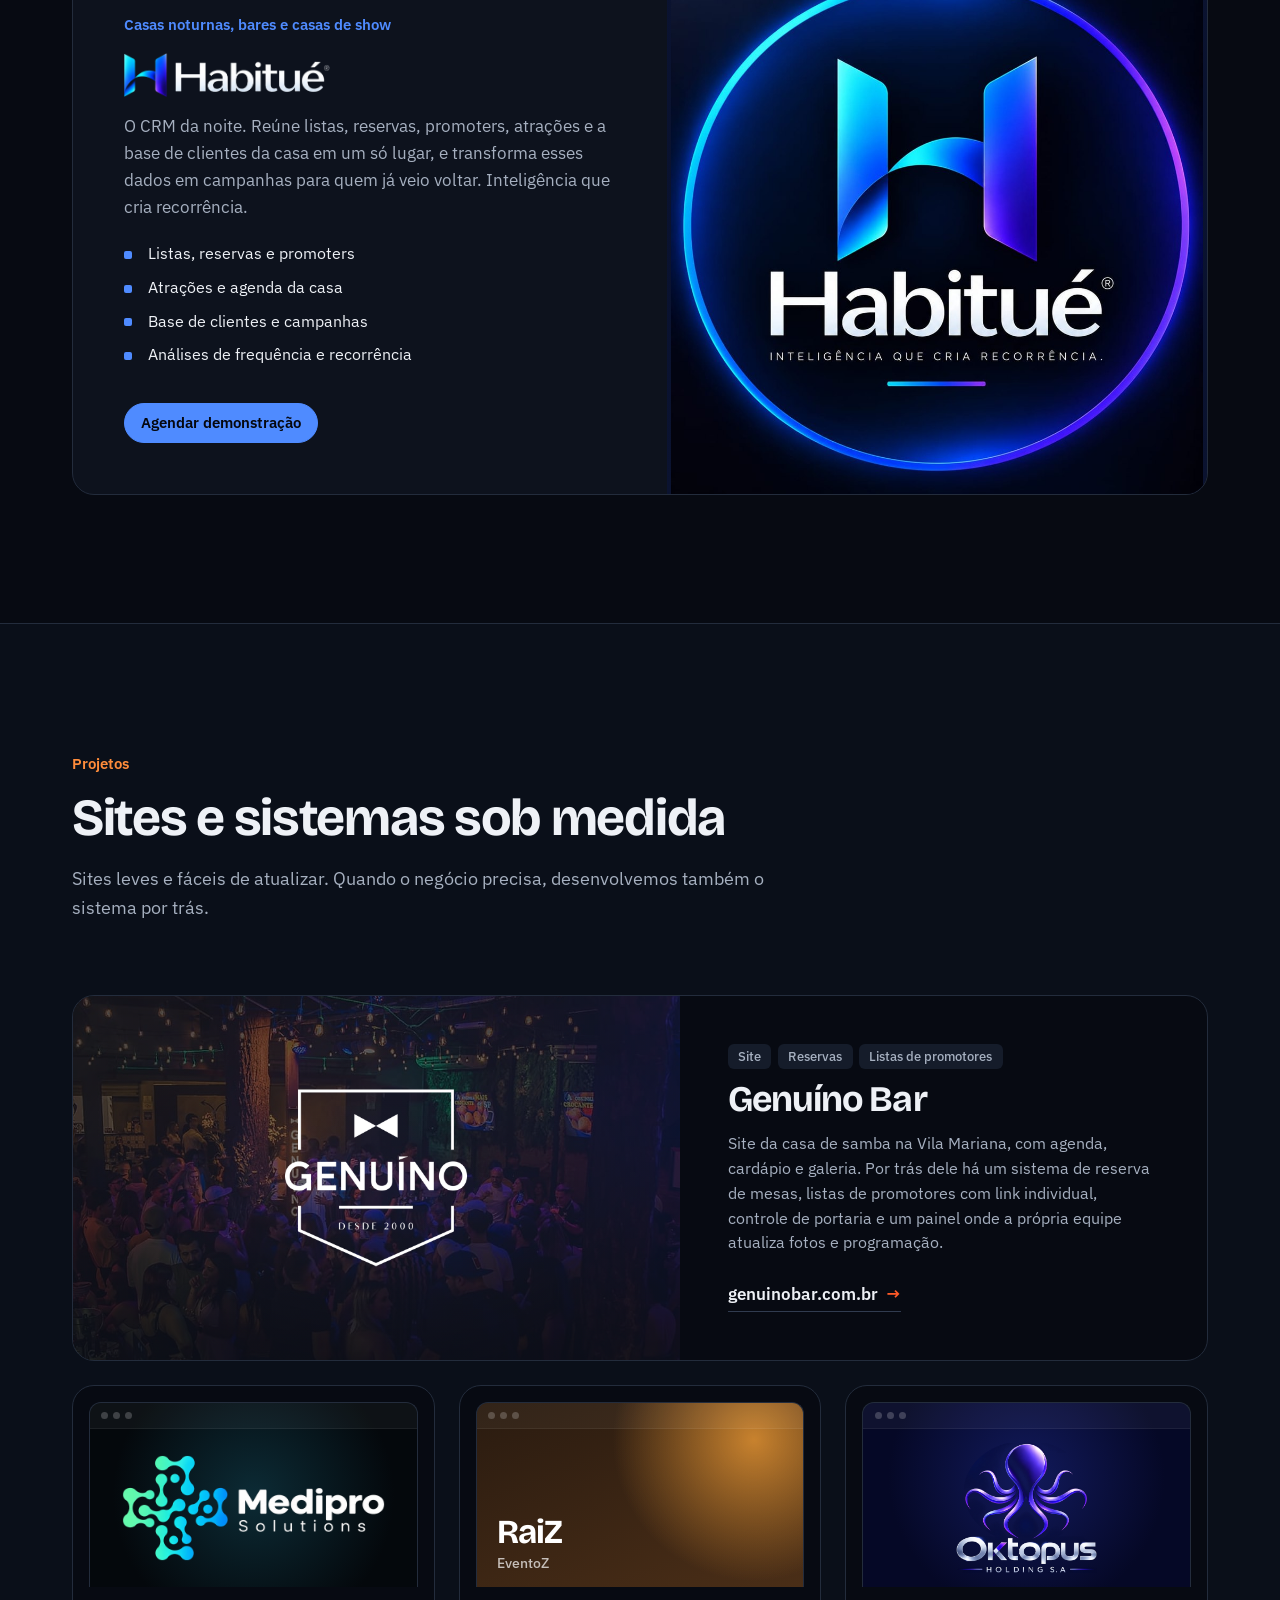
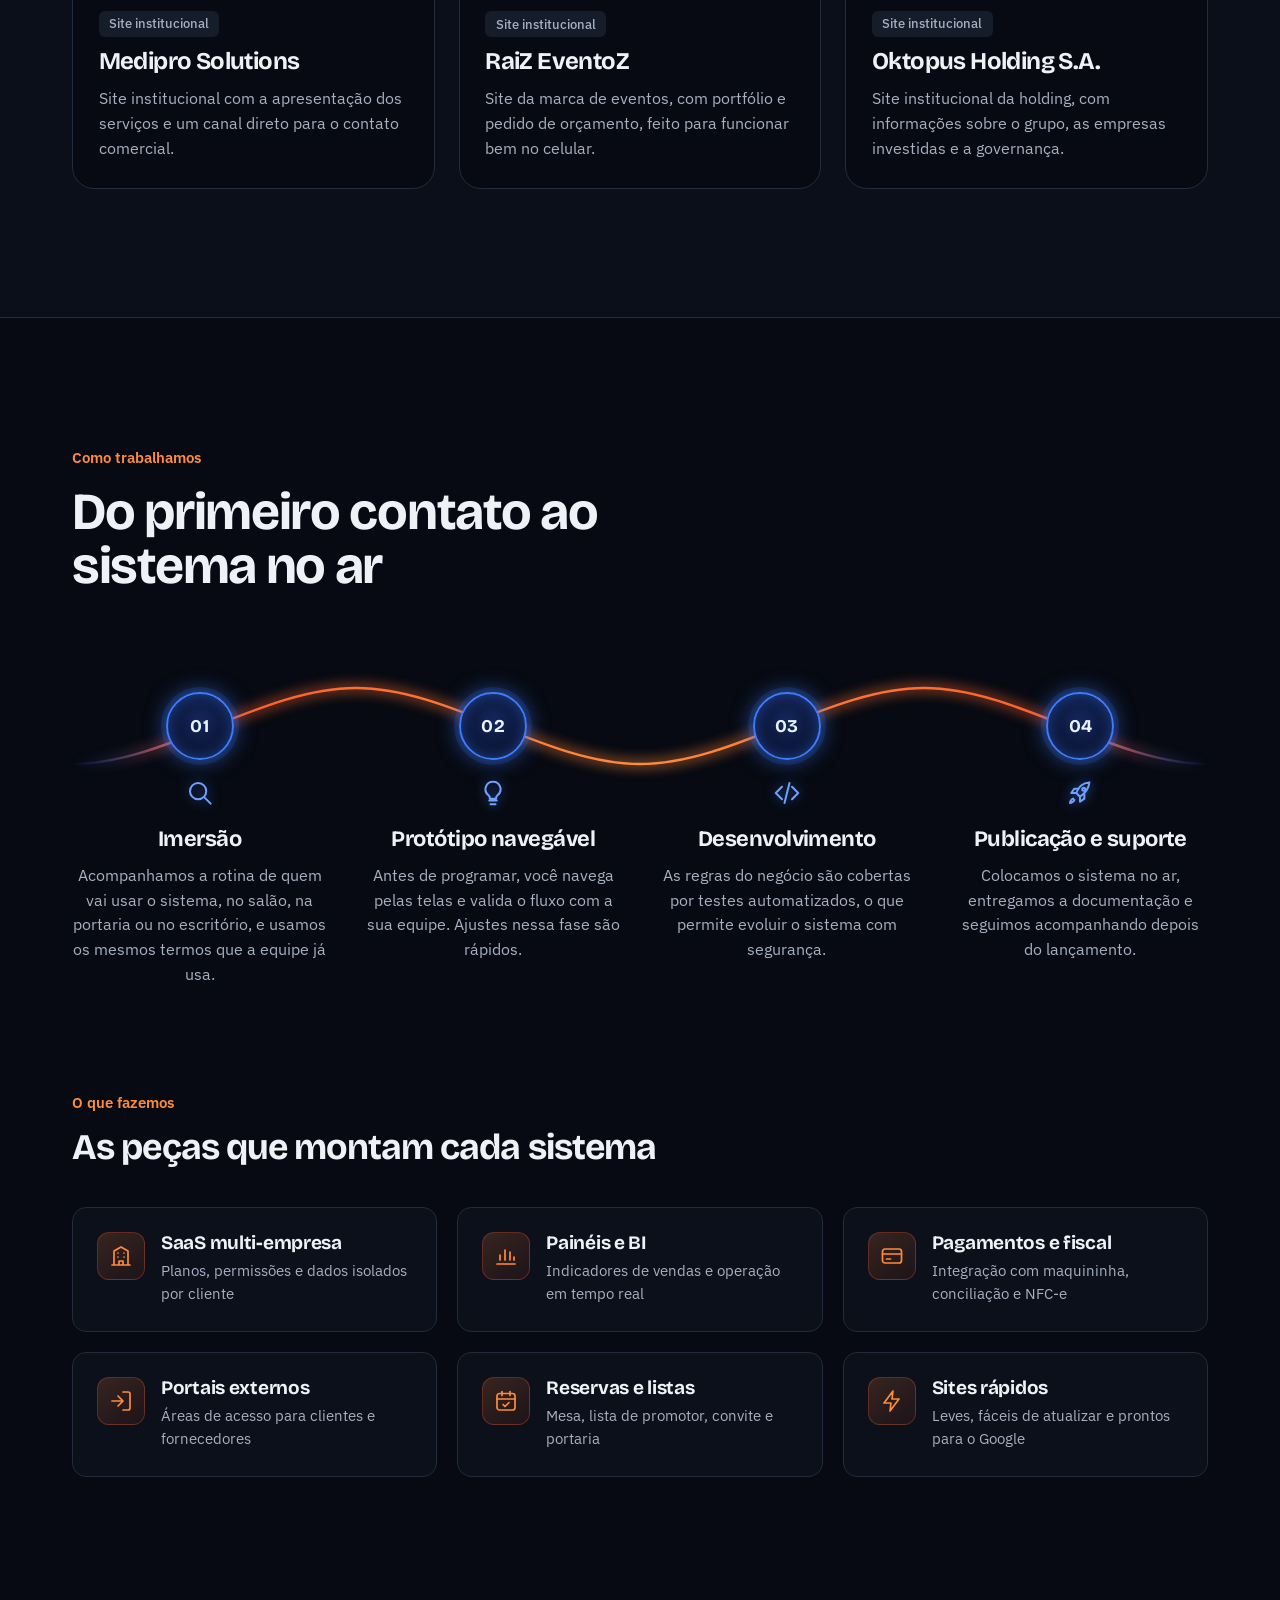
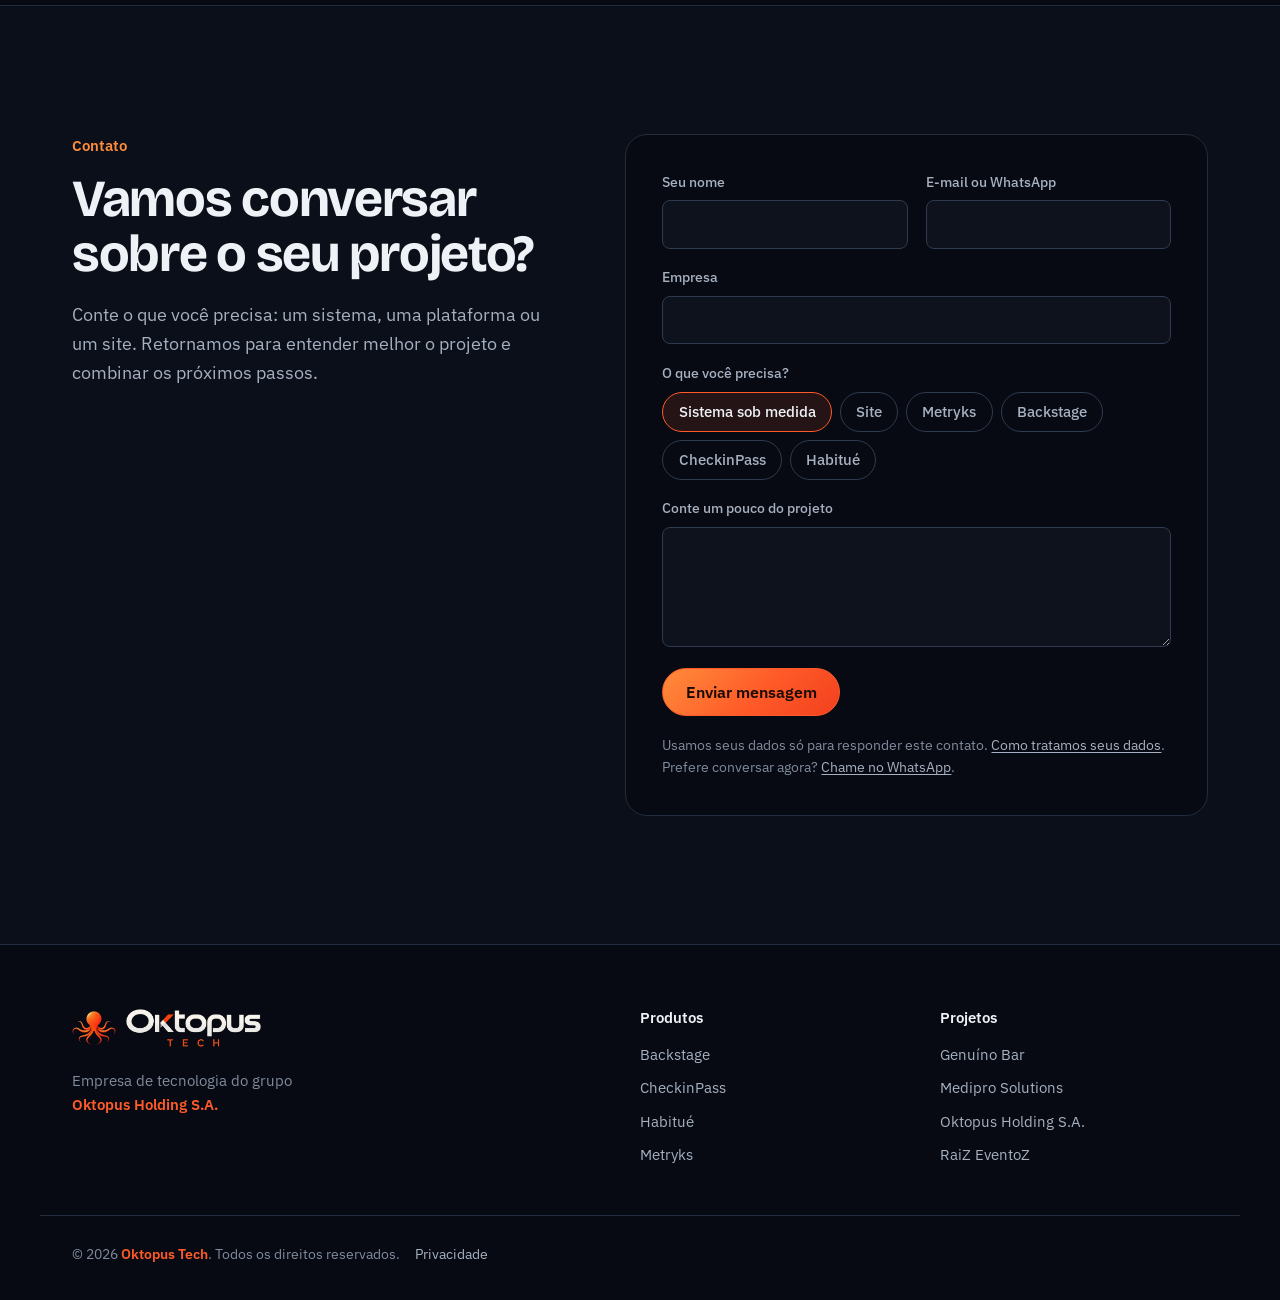
==== commit b7d815a2: "Nome completo: RaiZ EventoZ Co-Authored-By: Claude Opus 5 (1M context) <noreply@anthropic.com>" ====
--- a/index.html
+++ b/index.html
@@ -4,7 +4,7 @@
   <meta charset="utf-8">
   <meta name="viewport" content="width=device-width, initial-scale=1, viewport-fit=cover">
   <title>Oktopus Tech | Sistemas de gestão, plataformas SaaS e sites</title>
-  <meta name="description" content="A Oktopus Tech desenvolve plataformas SaaS, sistemas de gestão e sites: Metryks, Backstage, CheckinPass, Habitué, Genuíno, Medipro Solutions, RaiZ e Oktopus Holding S.A.">
+  <meta name="description" content="A Oktopus Tech desenvolve plataformas SaaS, sistemas de gestão e sites: Metryks, Backstage, CheckinPass, Habitué, Genuíno, Medipro Solutions, RaiZ EventoZ e Oktopus Holding S.A.">
   <meta name="theme-color" content="#070A12">
   <link rel="icon" href="assets/img/marca-32.png?v=7" sizes="32x32" type="image/png">
   <link rel="icon" href="assets/img/marca-192.png?v=7" sizes="192x192" type="image/png">
@@ -133,7 +133,7 @@
               <a href="#checkinpass" aria-label="CheckinPass"><g class="no" data-no="checkinpass"><rect x="-100" y="175" width="172" height="56" rx="28"/><image href="assets/img/marcas/checkinpass-logo.png" x="-89" y="192.2" width="150" height="21.6"/></g></a>
               <a href="#genuino" aria-label="Genuíno Bar"><g class="no" data-no="genuino"><rect x="560" y="150" width="100" height="100" rx="22"/><image href="assets/img/marcas/genuino-logo.png" x="568" y="159" width="84" height="81.9"/></g></a>
               <a href="#medipro" aria-label="Medipro Solutions"><g class="no" data-no="medipro"><rect x="-40" y="320" width="146" height="60" rx="30"/><image href="assets/img/marcas/medipro-logo.png" x="-26" y="326" width="118" height="48"/></g></a>
-              <a href="#raiz" aria-label="RaiZ Eventos"><g class="no" data-no="raiz"><rect x="455" y="320" width="140" height="64" rx="32"/><text class="marca-raiz" x="525" y="355">Rai<tspan>Z</tspan></text><text class="marca-raiz__sub" x="527" y="372">eventos</text></g></a>
+              <a href="#raiz" aria-label="RaiZ EventoZ"><g class="no" data-no="raiz"><rect x="455" y="320" width="140" height="64" rx="32"/><text class="marca-raiz" x="525" y="355">Rai<tspan>Z</tspan></text><text class="marca-raiz__sub" x="527" y="372">eventoZ</text></g></a>
               <a href="#habitue" aria-label="Habitué"><g class="no" data-no="habitue"><rect x="90" y="450" width="190" height="60" rx="30"/><image href="assets/img/marcas/habitue-logo.png" x="105" y="463" width="160" height="34.2"/></g></a>
               <a href="#holding" aria-label="Oktopus Holding S.A., a cabeça do grupo"><g class="no no--cabeca" data-no="holding"><rect x="110" y="-126" width="340" height="74" rx="37"/><image href="assets/img/marcas/holding-logo-horizontal.png" x="135" y="-120" width="290" height="63.5"/></g></a>
               <a href="#contato"><g class="no no--voce" data-no="voce"><rect x="345" y="450" width="186" height="60" rx="30"/><text x="438" y="486.5">O seu projeto</text></g></a>
@@ -287,11 +287,11 @@
           <article class="projeto" id="raiz">
             <div class="janela janela--raiz" aria-hidden="true">
               <div class="janela__barra"><span></span><span></span><span></span></div>
-              <div class="janela__conteudo"><b>RaiZ</b><small>Eventos</small></div>
+              <div class="janela__conteudo"><b>RaiZ</b><small>EventoZ</small></div>
             </div>
             <div class="projeto__texto">
               <ul class="tags"><li>Site institucional</li></ul>
-              <h3>RaiZ</h3>
+              <h3>RaiZ EventoZ</h3>
               <p>Site da marca de eventos, com portfólio e pedido de orçamento, feito para funcionar bem no celular.</p>
             </div>
           </article>
@@ -491,7 +491,7 @@
         <a href="#genuino">Genuíno Bar</a>
         <a href="#medipro">Medipro Solutions</a>
         <a href="#holding">Oktopus Holding S.A.</a>
-        <a href="#raiz">RaiZ</a>
+        <a href="#raiz">RaiZ EventoZ</a>
       </nav>
     </div>
     <div class="wrap rodape__base">
